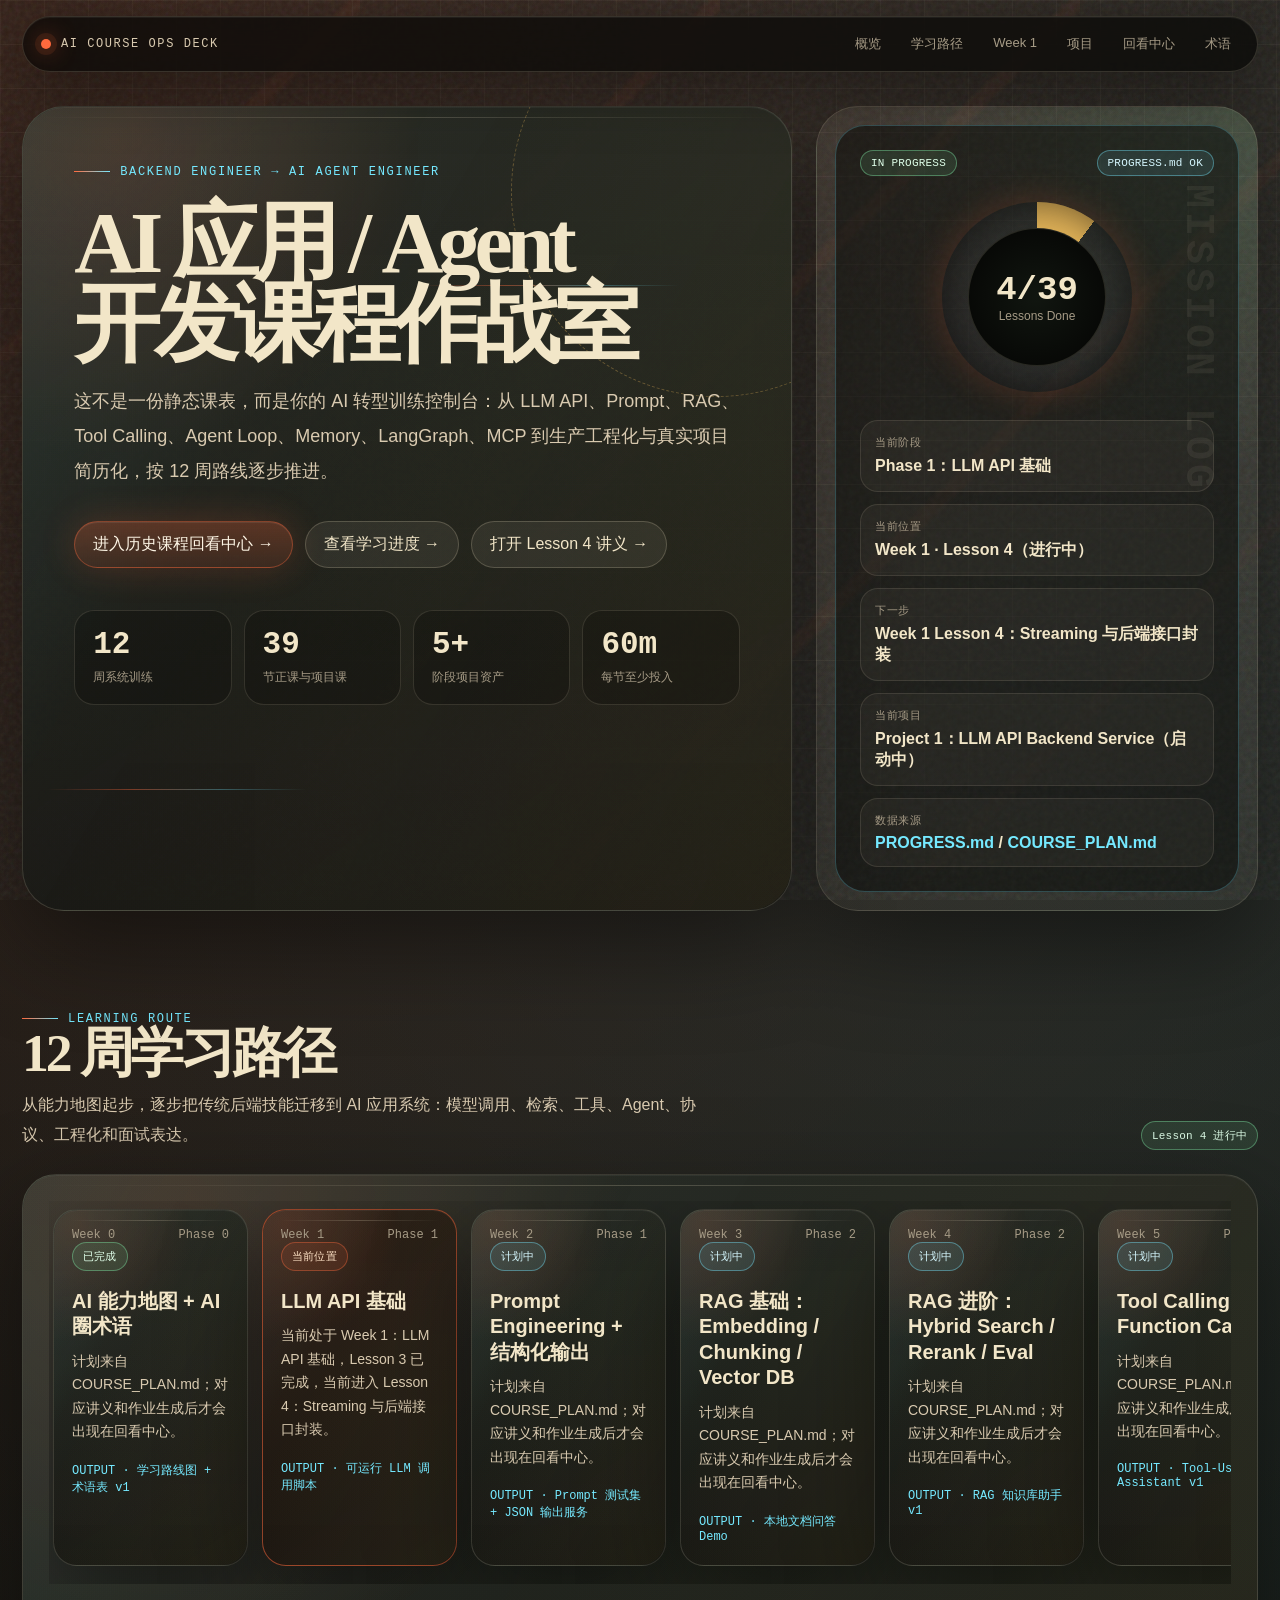
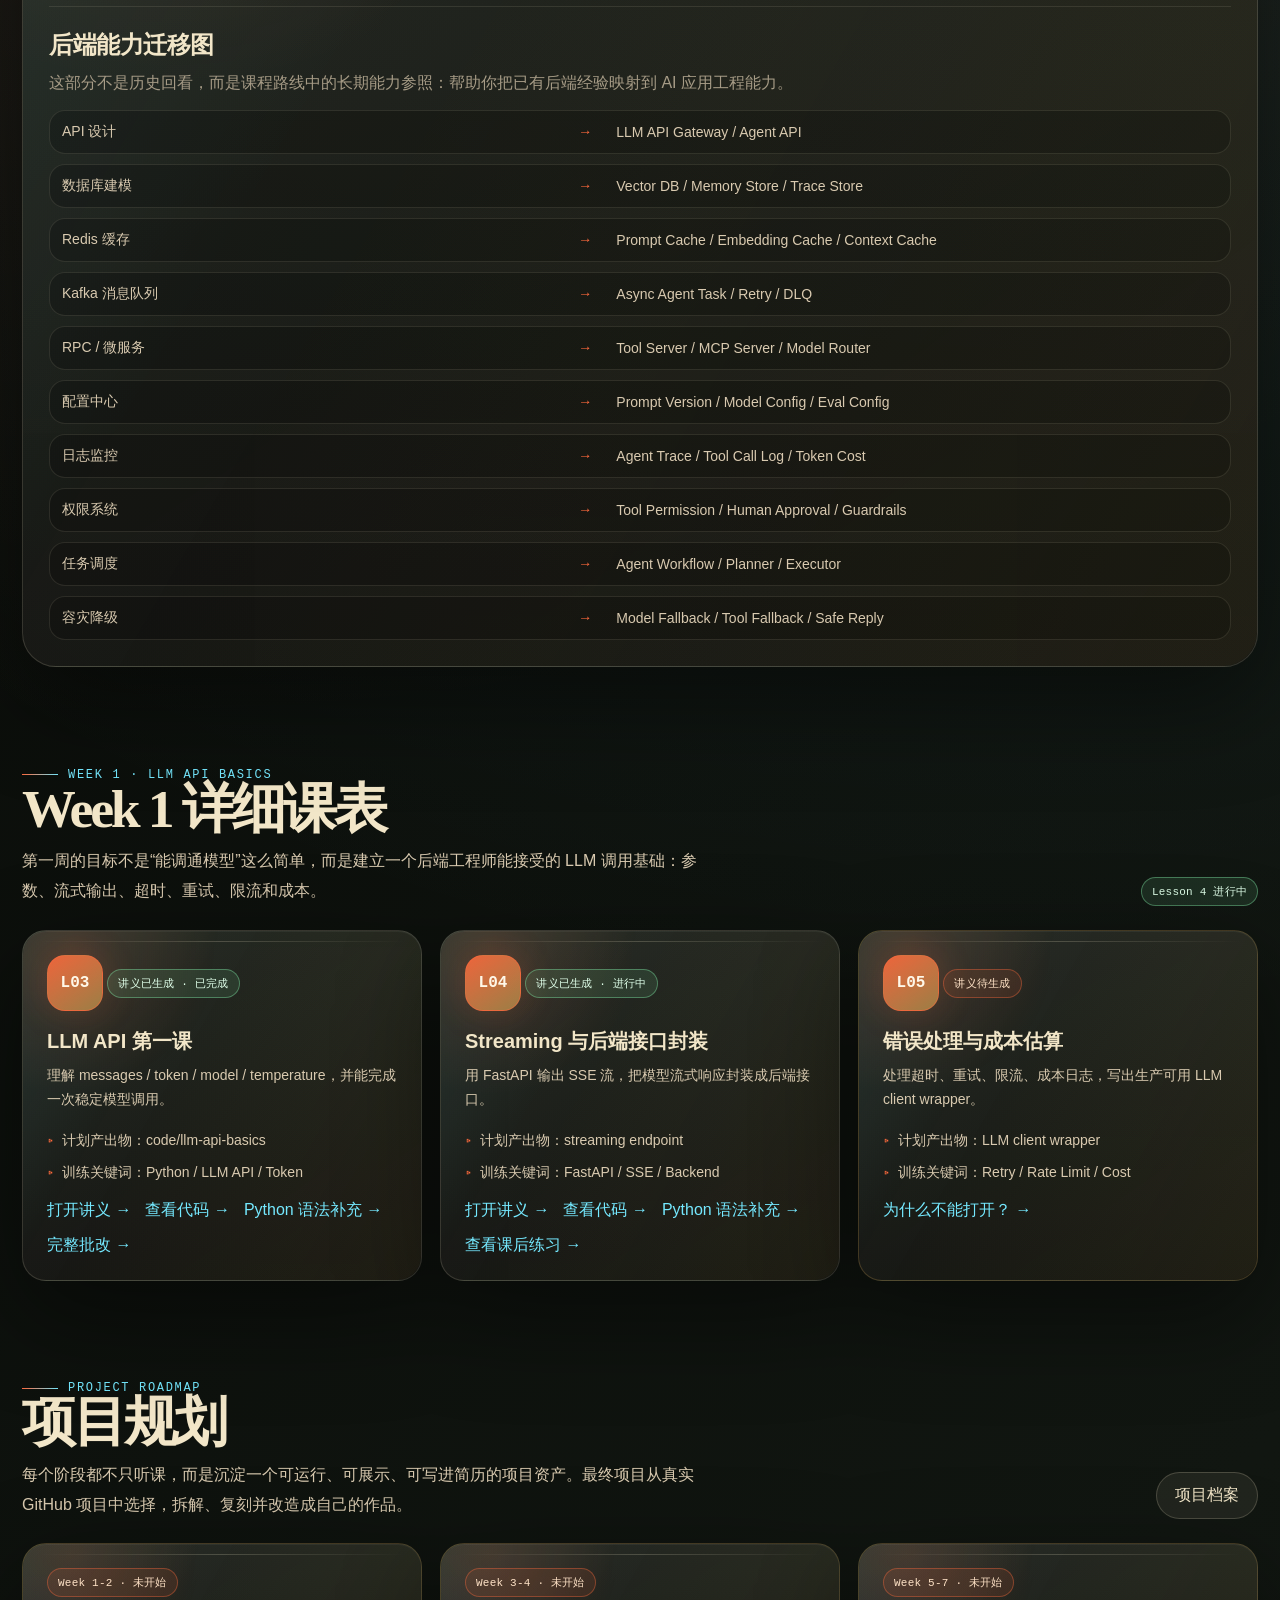
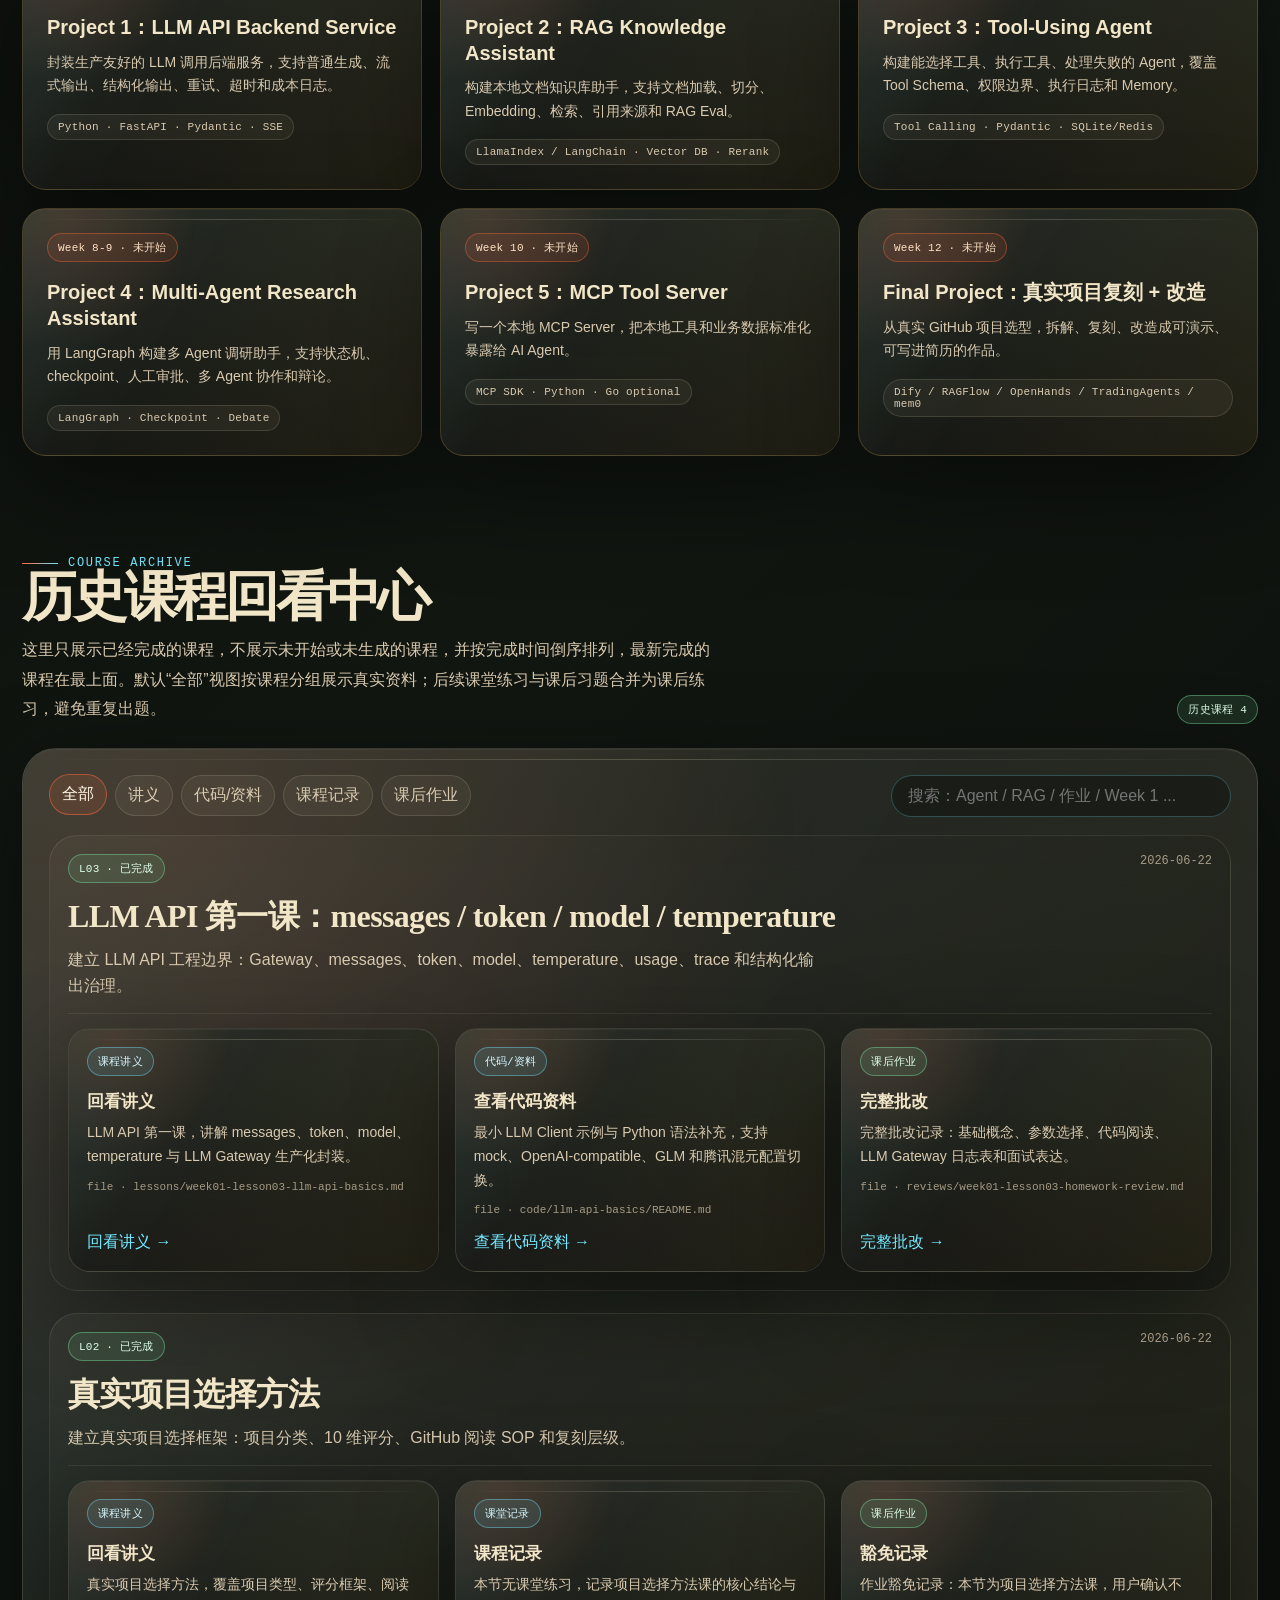
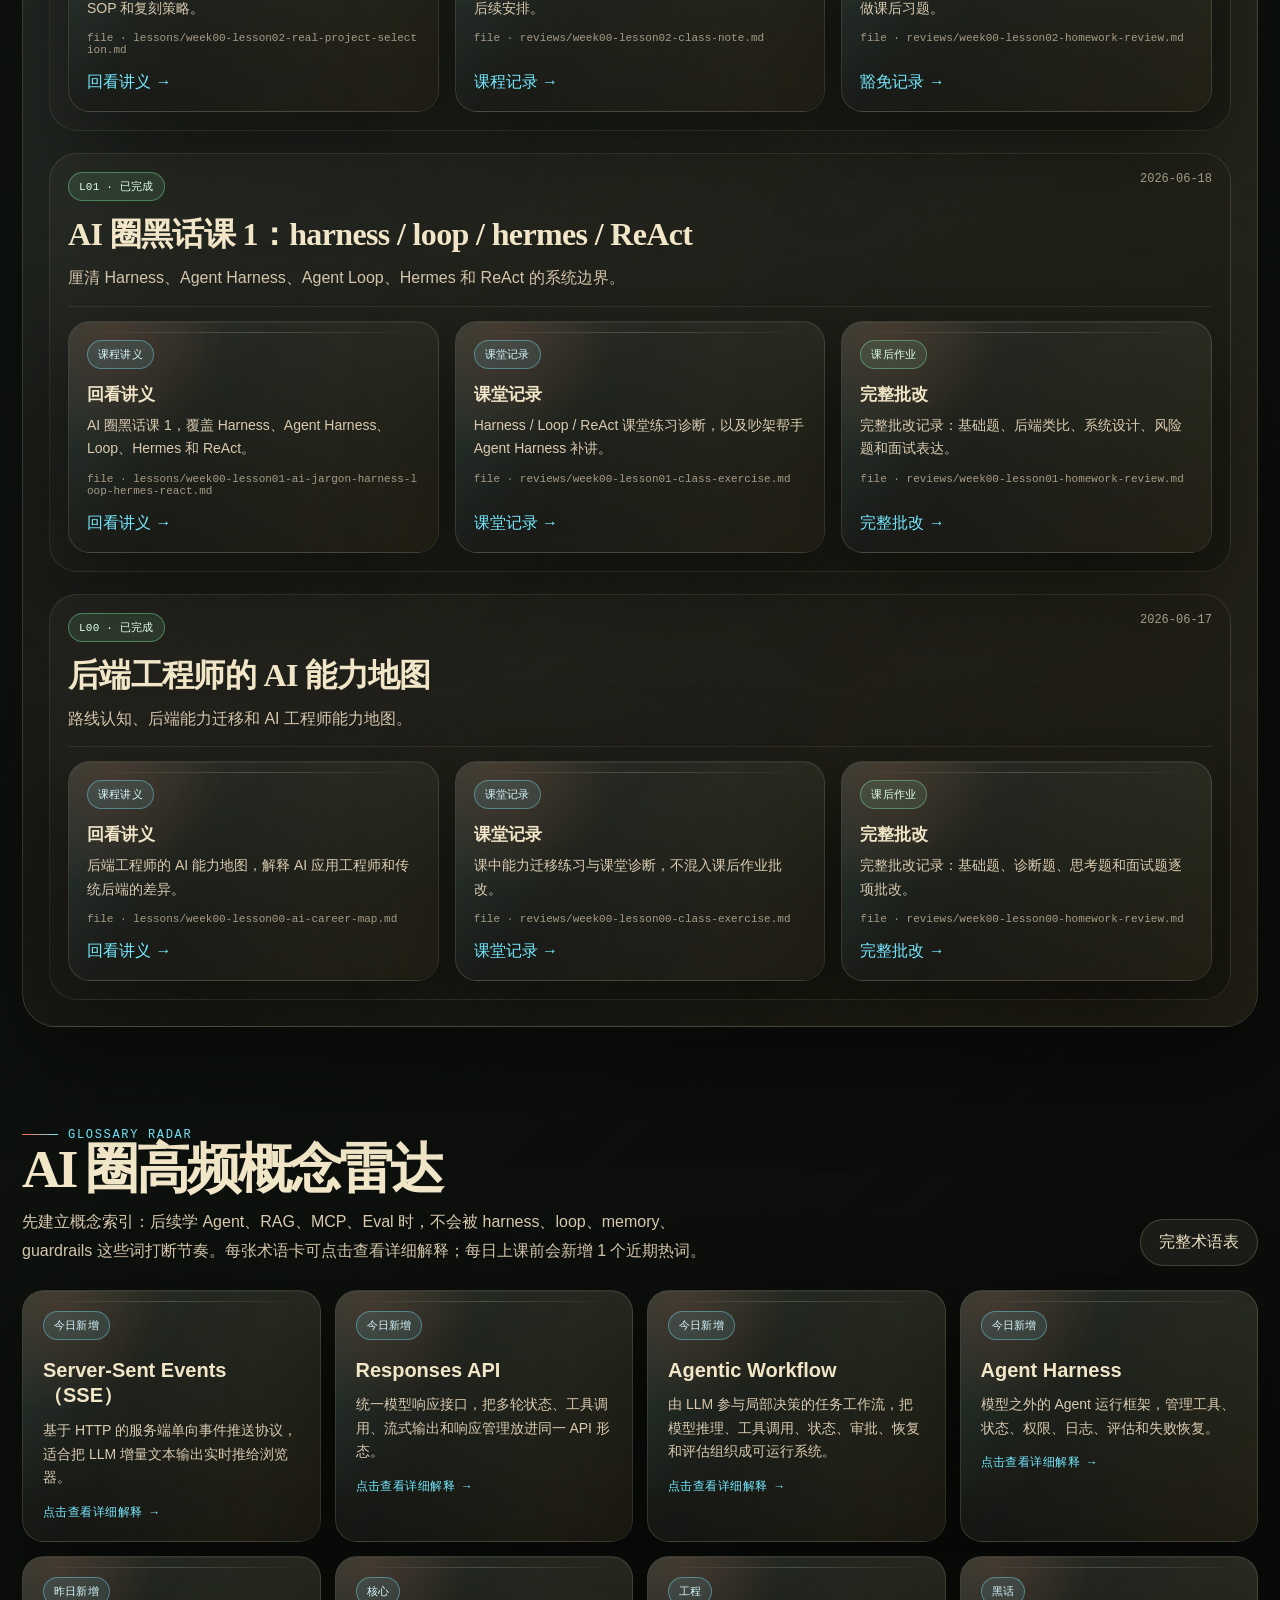
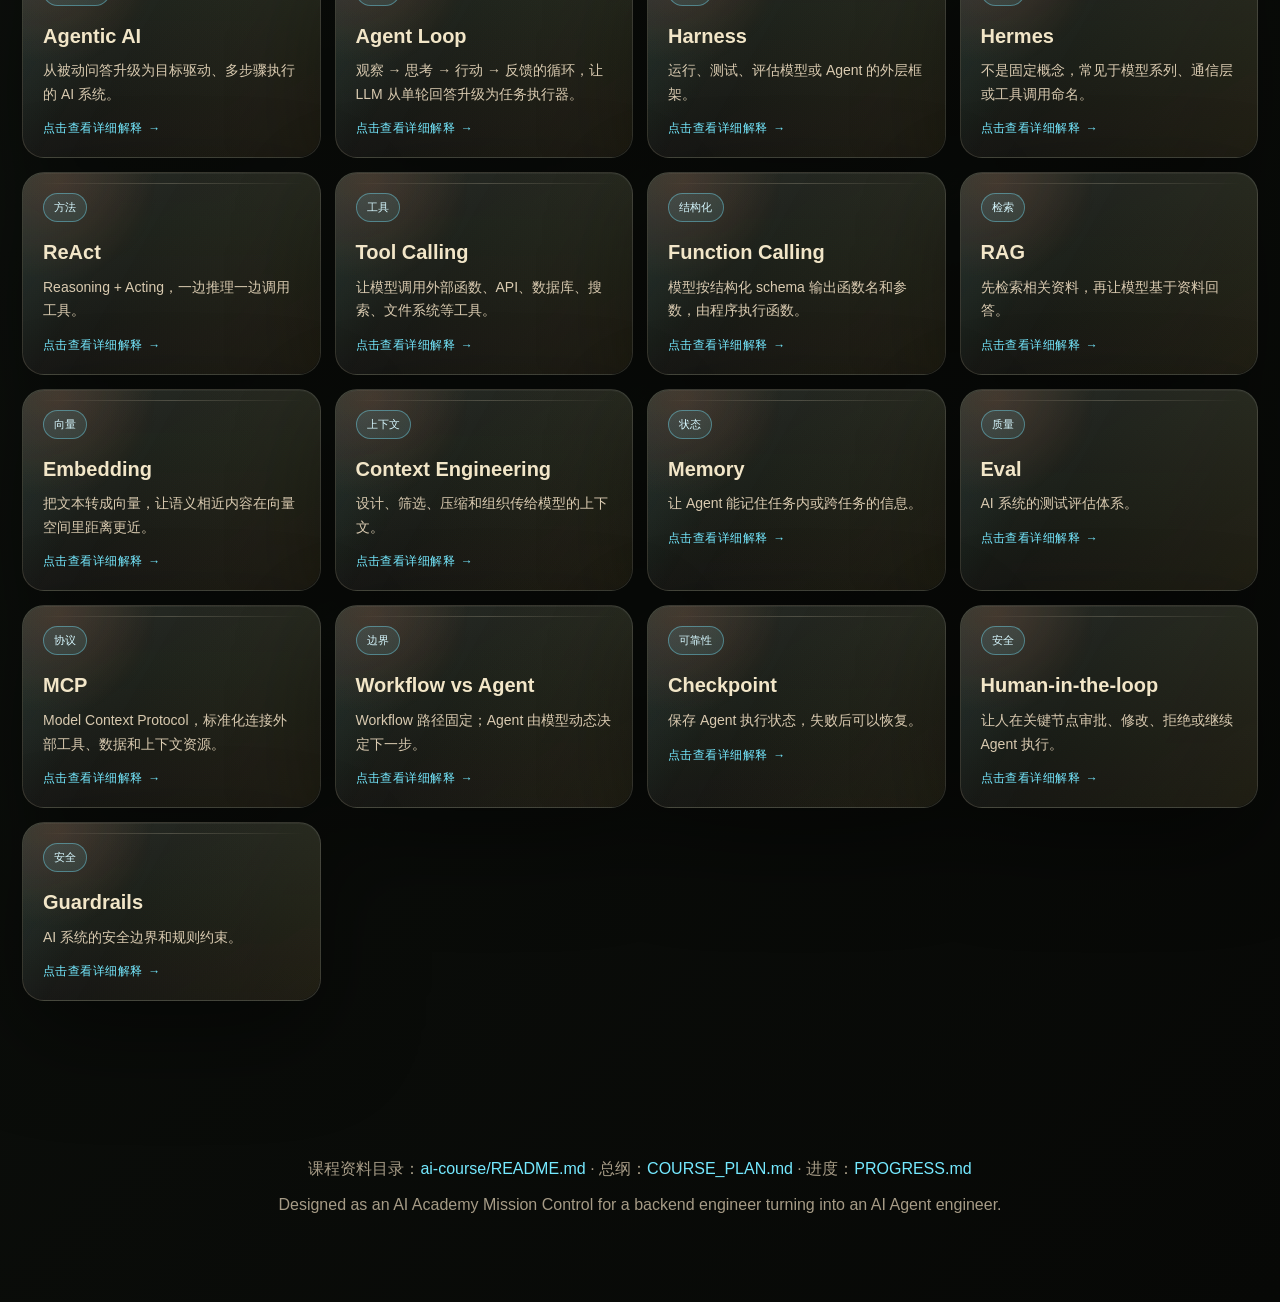
==== course-showcase.html @ 397c297a "Add lesson 4 streaming course materials" ====
<!doctype html>
<html lang="zh-CN">
<head>
  <meta charset="utf-8">
  <meta name="viewport" content="width=device-width, initial-scale=1">
  <meta name="description" content="AI 应用 / Agent 开发课程展示网页：课程概览、学习路径、课表、项目规划与历史资料回看中心。">
  <title>AI Course Ops Deck · AI 应用 / Agent 开发课程</title>
  <link rel="stylesheet" href="styles/course-showcase.css">
</head>
<body>
  <div class="shell">
    <nav class="top-nav" aria-label="课程模块导航">
      <div class="nav-inner">
        <div class="brand-mark"><span class="pulse"></span>AI Course Ops Deck</div>
        <div class="nav-links">
          <a href="#overview">概览</a>
          <a href="#path">学习路径</a>
          <a href="#week1">Week 1</a>
          <a href="#projects">项目</a>
          <a href="#archive">回看中心</a>
          <a href="#glossary">术语</a>
        </div>
      </div>
    </nav>

    <header id="overview" class="hero" aria-labelledby="page-title">
      <section class="hero-card">
        <div class="hero-orbit" aria-hidden="true"></div>
        <div class="float-line one" aria-hidden="true"></div>
        <div class="float-line two" aria-hidden="true"></div>
        <div class="kicker">Backend Engineer → AI Agent Engineer</div>
        <h1 id="page-title">AI 应用 / Agent 开发课程作战室</h1>
        <p class="hero-subtitle">
          这不是一份静态课表，而是你的 AI 转型训练控制台：从 LLM API、Prompt、RAG、Tool Calling、Agent Loop、Memory、LangGraph、MCP 到生产工程化与真实项目简历化，按 12 周路线逐步推进。
        </p>
        <div class="hero-actions">
          <a class="btn" href="#archive">进入历史课程回看中心 →</a>
          <a class="btn secondary" href="reader.html?file=PROGRESS.md">查看学习进度 →</a>
          <a class="btn secondary" href="reader.html?file=lessons%2Fweek01-lesson04-streaming-backend-sse.md">打开 Lesson 4 讲义 →</a>
        </div>
        <div class="stat-strip" aria-label="课程关键指标">
          <div class="stat"><strong>12</strong><span>周系统训练</span></div>
          <div class="stat"><strong>39</strong><span>节正课与项目课</span></div>
          <div class="stat"><strong>5+</strong><span>阶段项目资产</span></div>
          <div class="stat"><strong>60m</strong><span>每节至少投入</span></div>
        </div>
      </section>

      <aside class="cockpit" aria-label="当前学习进度驾驶舱">
        <div class="cockpit-screen">
          <div class="status-row">
            <span class="badge available" id="courseStatusBadge">IN PROGRESS</span>
            <span class="badge blue" id="sourceSyncBadge">同步自 PROGRESS.md</span>
          </div>
            <div class="progress-ring" aria-label="当前课程总进度 4/39">
            <div class="progress-ring-inner">
              <div><strong>4/39</strong><span>Lessons Done</span></div>
            </div>
          </div>

          <div class="cockpit-list">
            <div class="cockpit-item"><label>当前阶段</label><b id="currentPhase">Phase 1：LLM API 基础</b></div>
            <div class="cockpit-item"><label>当前位置</label><b><span id="currentWeek">Week 1</span> · <span id="currentLesson">Lesson 4（进行中）</span></b></div>
            <div class="cockpit-item"><label>下一步</label><b id="nextLesson">Week 1 Lesson 4：Streaming 与后端接口封装</b></div>
            <div class="cockpit-item"><label>当前项目</label><b id="currentProject">Project 1：LLM API Backend Service（启动中）</b></div>
            <div class="cockpit-item"><label>数据来源</label><b><a href="reader.html?file=PROGRESS.md">PROGRESS.md</a> / <a href="reader.html?file=COURSE_PLAN.md">COURSE_PLAN.md</a></b></div>
          </div>
        </div>
      </aside>
    </header>

    <main>
      <section class="section" id="path">
        <div class="section-head">
          <div>
            <div class="kicker">Learning Route</div>
            <h2 class="section-title">12 周学习路径</h2>
            <p class="section-copy">从能力地图起步，逐步把传统后端技能迁移到 AI 应用系统：模型调用、检索、工具、Agent、协议、工程化和面试表达。</p>
          </div>
          <span class="badge available">Lesson 4 进行中</span>
        </div>
        <div class="panel">
          <div class="path-grid" id="pathGrid"></div>
          <div class="transfer-panel">
            <h3>后端能力迁移图</h3>
            <p>这部分不是历史回看，而是课程路线中的长期能力参照：帮助你把已有后端经验映射到 AI 应用工程能力。</p>
            <div class="transfer-map" id="transferMap"></div>
          </div>
        </div>
      </section>

      <section class="section" id="week1">
        <div class="section-head">
          <div>
            <div class="kicker">Week 1 · LLM API Basics</div>
            <h2 class="section-title">Week 1 详细课表</h2>
            <p class="section-copy">第一周的目标不是“能调通模型”这么简单，而是建立一个后端工程师能接受的 LLM 调用基础：参数、流式输出、超时、重试、限流和成本。</p>
          </div>
          <span class="badge available">Lesson 4 进行中</span>
        </div>
        <div class="grid-3" id="weekOneGrid"></div>
      </section>

      <section class="section" id="projects">
        <div class="section-head">
          <div>
            <div class="kicker">Project Roadmap</div>
            <h2 class="section-title">项目规划</h2>
            <p class="section-copy">每个阶段都不只听课，而是沉淀一个可运行、可展示、可写进简历的项目资产。最终项目从真实 GitHub 项目中选择，拆解、复刻并改造成自己的作品。</p>
          </div>
          <a class="btn secondary" href="reader.html?file=PROJECTS.md">项目档案</a>
        </div>
        <div class="projects-grid" id="projectsGrid"></div>
      </section>

      <section class="section" id="archive">
        <div class="section-head">
          <div>
            <div class="kicker">Course Archive</div>
            <h2 class="section-title">历史课程回看中心</h2>
            <p class="section-copy">这里只展示已经完成的课程，不展示未开始或未生成的课程，并按完成时间倒序排列，最新完成的课程在最上面。默认“全部”视图按课程分组展示真实资料；后续课堂练习与课后习题合并为课后练习，避免重复出题。</p>
          </div>
          <span class="badge available" id="historyCountBadge">历史课程 4</span>
        </div>
        <div class="panel">
          <div class="archive-toolbar">
            <div class="filter-pills" role="tablist" aria-label="资料分类筛选">
              <button class="active" data-filter="all">全部</button>
              <button data-filter="lesson">讲义</button>
              <button data-filter="code">代码/资料</button>
              <button data-filter="review">课程记录</button>
              <button data-filter="assignment">课后作业</button>
            </div>
            <input id="archiveSearch" class="search-box" type="search" placeholder="搜索：Agent / RAG / 作业 / Week 1 ..." aria-label="搜索课程资料">
          </div>
          <div class="archive-grid" id="archiveGrid"></div>
        </div>
      </section>

      <section class="section" id="glossary">
        <div class="section-head">
          <div>
            <div class="kicker">Glossary Radar</div>
            <h2 class="section-title">AI 圈高频概念雷达</h2>
            <p class="section-copy">先建立概念索引：后续学 Agent、RAG、MCP、Eval 时，不会被 harness、loop、memory、guardrails 这些词打断节奏。每张术语卡可点击查看详细解释；每日上课前会新增 1 个近期热词。</p>
          </div>
          <a class="btn secondary" href="reader.html?file=GLOSSARY.md">完整术语表</a>
        </div>
        <div class="terms-grid" id="termsGrid"></div>
      </section>
    </main>

    <footer class="footer">
      <p>课程资料目录：<a href="reader.html?file=README.md">ai-course/README.md</a> · 总纲：<a href="reader.html?file=COURSE_PLAN.md">COURSE_PLAN.md</a> · 进度：<a href="reader.html?file=PROGRESS.md">PROGRESS.md</a></p>
      <p>Designed as an AI Academy Mission Control for a backend engineer turning into an AI Agent engineer.</p>
    </footer>
  </div>

  <script>
    const sourceFiles = {
      progress: "PROGRESS.md",
      plan: "COURSE_PLAN.md",
      projects: "PROJECTS.md",
      glossary: "GLOSSARY.md"
    };

    const courseState = {
      currentPhase: "Phase 1：LLM API 基础",
      currentWeek: "Week 1",
      currentLesson: "Lesson 4（进行中）",
      totalLessons: 39,
      completedLessons: 4,
      currentProject: "Project 1：LLM API Backend Service（启动中）",
      nextLesson: "Week 1 Lesson 4：Streaming 与后端接口封装",
      started: true,
      completedLessonRows: [
        { done: true, code: "L00", title: "后端工程师的 AI 能力地图" },
        { done: true, code: "L01", title: "AI 圈黑话课 1：harness / loop / hermes / ReAct" },
        { done: true, code: "L02", title: "真实项目选择方法" },
        { done: true, code: "L03", title: "LLM API 第一课" }
      ]
    };

    const courseData = {
      weeks: [
        { week: "Week 0", phase: "Phase 0", title: "AI 能力地图 + AI 圈术语", output: "学习路线图 + 术语表 v1" },
        { week: "Week 1", phase: "Phase 1", title: "LLM API 基础", output: "可运行 LLM 调用脚本" },
        { week: "Week 2", phase: "Phase 1", title: "Prompt Engineering + 结构化输出", output: "Prompt 测试集 + JSON 输出服务" },
        { week: "Week 3", phase: "Phase 2", title: "RAG 基础：Embedding / Chunking / Vector DB", output: "本地文档问答 Demo" },
        { week: "Week 4", phase: "Phase 2", title: "RAG 进阶：Hybrid Search / Rerank / Eval", output: "RAG 知识库助手 v1" },
        { week: "Week 5", phase: "Phase 3", title: "Tool Calling / Function Calling", output: "Tool-Using Assistant v1" },
        { week: "Week 6", phase: "Phase 4", title: "Agent Loop / ReAct / Planning / Reflection", output: "单 Agent 任务执行器" },
        { week: "Week 7", phase: "Phase 4", title: "Memory / Context Engineering / Agent 可靠性", output: "带记忆的 Agent" },
        { week: "Week 8", phase: "Phase 5", title: "LangGraph：State / Node / Edge / Checkpoint", output: "可恢复 Agent Workflow" },
        { week: "Week 9", phase: "Phase 5", title: "Multi-Agent / Supervisor / Debate", output: "多 Agent Research Assistant" },
        { week: "Week 10", phase: "Phase 6", title: "MCP：Server / Client / Tools / Resources", output: "本地 MCP Server" },
        { week: "Week 11", phase: "Phase 7", title: "AI 应用工程化：服务化、成本、评估、部署", output: "Production AI Service Template" },
        { week: "Week 12", phase: "Phase 8", title: "真实项目拆解 + 简历化", output: "最终项目 + 面试材料" }
      ],
      weekOne: [
        { code: "L03", title: "LLM API 第一课", goal: "理解 messages / token / model / temperature，并能完成一次稳定模型调用。", output: "code/llm-api-basics", tags: ["Python", "LLM API", "Token"] },
        { code: "L04", title: "Streaming 与后端接口封装", goal: "用 FastAPI 输出 SSE 流，把模型流式响应封装成后端接口。", output: "streaming endpoint", tags: ["FastAPI", "SSE", "Backend"] },
        { code: "L05", title: "错误处理与成本估算", goal: "处理超时、重试、限流、成本日志，写出生产可用 LLM client wrapper。", output: "LLM client wrapper", tags: ["Retry", "Rate Limit", "Cost"] }
      ],
      transfers: [
        ["API 设计", "LLM API Gateway / Agent API"],
        ["数据库建模", "Vector DB / Memory Store / Trace Store"],
        ["Redis 缓存", "Prompt Cache / Embedding Cache / Context Cache"],
        ["Kafka 消息队列", "Async Agent Task / Retry / DLQ"],
        ["RPC / 微服务", "Tool Server / MCP Server / Model Router"],
        ["配置中心", "Prompt Version / Model Config / Eval Config"],
        ["日志监控", "Agent Trace / Tool Call Log / Token Cost"],
        ["权限系统", "Tool Permission / Human Approval / Guardrails"],
        ["任务调度", "Agent Workflow / Planner / Executor"],
        ["容灾降级", "Model Fallback / Tool Fallback / Safe Reply"]
      ],
      projects: [
        { title: "Project 1：LLM API Backend Service", time: "Week 1-2", stack: "Python · FastAPI · Pydantic · SSE", desc: "封装生产友好的 LLM 调用后端服务，支持普通生成、流式输出、结构化输出、重试、超时和成本日志。" },
        { title: "Project 2：RAG Knowledge Assistant", time: "Week 3-4", stack: "LlamaIndex / LangChain · Vector DB · Rerank", desc: "构建本地文档知识库助手，支持文档加载、切分、Embedding、检索、引用来源和 RAG Eval。" },
        { title: "Project 3：Tool-Using Agent", time: "Week 5-7", stack: "Tool Calling · Pydantic · SQLite/Redis", desc: "构建能选择工具、执行工具、处理失败的 Agent，覆盖 Tool Schema、权限边界、执行日志和 Memory。" },
        { title: "Project 4：Multi-Agent Research Assistant", time: "Week 8-9", stack: "LangGraph · Checkpoint · Debate", desc: "用 LangGraph 构建多 Agent 调研助手，支持状态机、checkpoint、人工审批、多 Agent 协作和辩论。" },
        { title: "Project 5：MCP Tool Server", time: "Week 10", stack: "MCP SDK · Python · Go optional", desc: "写一个本地 MCP Server，把本地工具和业务数据标准化暴露给 AI Agent。" },
        { title: "Final Project：真实项目复刻 + 改造", time: "Week 12", stack: "Dify / RAGFlow / OpenHands / TradingAgents / mem0", desc: "从真实 GitHub 项目选型，拆解、复刻、改造成可演示、可写进简历的作品。" }
      ],
      lessonArchives: [
        {
          code: "L00",
          title: "后端工程师的 AI 能力地图",
          date: "2026-06-17",
          summary: "路线认知、后端能力迁移和 AI 工程师能力地图。",
          resources: [
            { type: "lesson", status: "done", title: "课程讲义", desc: "后端工程师的 AI 能力地图，解释 AI 应用工程师和传统后端的差异。", href: "lessons/week00-lesson00-ai-career-map.md", label: "回看讲义" },
            { type: "review", status: "done", title: "课堂记录", desc: "课中能力迁移练习与课堂诊断，不混入课后作业批改。", href: "reviews/week00-lesson00-class-exercise.md", label: "课堂记录" },
            { type: "assignment", status: "done", title: "课后作业", desc: "完整批改记录：基础题、诊断题、思考题和面试题逐项批改。", href: "reviews/week00-lesson00-homework-review.md", label: "完整批改" }
          ]
        },
        {
          code: "L01",
          title: "AI 圈黑话课 1：harness / loop / hermes / ReAct",
          date: "2026-06-18",
          summary: "厘清 Harness、Agent Harness、Agent Loop、Hermes 和 ReAct 的系统边界。",
          resources: [
            { type: "lesson", status: "done", title: "课程讲义", desc: "AI 圈黑话课 1，覆盖 Harness、Agent Harness、Loop、Hermes 和 ReAct。", href: "lessons/week00-lesson01-ai-jargon-harness-loop-hermes-react.md", label: "回看讲义" },
            { type: "review", status: "done", title: "课堂记录", desc: "Harness / Loop / ReAct 课堂练习诊断，以及吵架帮手 Agent Harness 补讲。", href: "reviews/week00-lesson01-class-exercise.md", label: "课堂记录" },
            { type: "assignment", status: "done", title: "课后作业", desc: "完整批改记录：基础题、后端类比、系统设计、风险题和面试表达。", href: "reviews/week00-lesson01-homework-review.md", label: "完整批改" }
          ]
        },
        {
          code: "L02",
          title: "真实项目选择方法",
          date: "2026-06-22",
          summary: "建立真实项目选择框架：项目分类、10 维评分、GitHub 阅读 SOP 和复刻层级。",
          resources: [
            { type: "lesson", status: "done", title: "课程讲义", desc: "真实项目选择方法，覆盖项目类型、评分框架、阅读 SOP 和复刻策略。", href: "lessons/week00-lesson02-real-project-selection.md", label: "回看讲义" },
            { type: "review", status: "done", title: "课堂记录", desc: "本节无课堂练习，记录项目选择方法课的核心结论与后续安排。", href: "reviews/week00-lesson02-class-note.md", label: "课程记录" },
            { type: "assignment", status: "done", title: "课后作业", desc: "作业豁免记录：本节为项目选择方法课，用户确认不做课后习题。", href: "reviews/week00-lesson02-homework-review.md", label: "豁免记录" }
          ]
        },
        {
          code: "L03",
          title: "LLM API 第一课：messages / token / model / temperature",
          date: "2026-06-22",
          summary: "建立 LLM API 工程边界：Gateway、messages、token、model、temperature、usage、trace 和结构化输出治理。",
          resources: [
            { type: "lesson", status: "done", title: "课程讲义", desc: "LLM API 第一课，讲解 messages、token、model、temperature 与 LLM Gateway 生产化封装。", href: "lessons/week01-lesson03-llm-api-basics.md", label: "回看讲义" },
            { type: "code", status: "done", title: "代码/资料", desc: "最小 LLM Client 示例与 Python 语法补充，支持 mock、OpenAI-compatible、GLM 和腾讯混元配置切换。", href: "code/llm-api-basics/README.md", label: "查看代码资料" },
            { type: "assignment", status: "done", title: "课后作业", desc: "完整批改记录：基础概念、参数选择、代码阅读、LLM Gateway 日志表和面试表达。", href: "reviews/week01-lesson03-homework-review.md", label: "完整批改" }
          ]
        }
      ],
      terms: [
        { title: "Server-Sent Events（SSE）", tag: "今日新增", desc: "基于 HTTP 的服务端单向事件推送协议，适合把 LLM 增量文本输出实时推给浏览器。", detail: "SSE 用 text/event-stream 返回事件流，常见事件包括 meta、delta、done、error。它改善的是首 token 可见时间和用户感知延迟，不一定减少完整生成总耗时。", backend: "不强行类比消息队列。它更像浏览器友好的流式响应协议：客户端发起请求，服务端持续推送事件，后端负责统一事件格式、错误处理和日志。", interview: "LLM streaming 接口可以用 SSE 封装，后端把供应商增量输出转换为统一的 meta/delta/done/error 事件，让前端不依赖具体 provider 协议。" },
        { title: "Responses API", tag: "今日新增", desc: "统一模型响应接口，把多轮状态、工具调用、流式输出和响应管理放进同一 API 形态。", detail: "Responses API 体现了模型接口从单次聊天补全走向统一响应入口的趋势。它可以承载有状态多轮响应、streaming、tool calling、响应检索/删除和上下文压缩等能力。学习时不要死记 SDK，而要抓住输入、上下文、参数、输出、usage、trace 和错误治理这些稳定抽象。", backend: "不强行等同某个后端组件。更合适的理解是：它是模型供应商提供的统一响应入口；在你的系统里仍应被封装在 LLM Gateway 后面。", interview: "Responses API 的意义是把文本生成、多轮状态、工具调用和流式事件统一到模型响应层。生产中我会用 LLM Gateway 封装它，统一处理参数、上下文、usage、trace 和错误治理。" },
        { title: "Agentic Workflow", tag: "今日新增", desc: "由 LLM 参与局部决策的任务工作流，把模型推理、工具调用、状态、审批、恢复和评估组织成可运行系统。", detail: "Agentic Workflow 不是纯聊天，也不是传统固定流程。它把 LLM 的动态决策能力放进有状态、有权限、有 checkpoint、有 trace、有 eval 的工作流里，让系统既能根据上下文灵活推进任务，又能保持生产可控。", backend: "这里不强行等同传统后端。它和固定状态机相似的一点是有边界和状态；不同点是某些节点由模型根据上下文动态决定下一步。", interview: "Agentic Workflow 的价值是把 LLM 的动态推理能力放进可控工程流程，用状态、权限、checkpoint、trace 和 eval 管住不确定性。" },
        { title: "Agent Harness", tag: "今日新增", desc: "模型之外的 Agent 运行框架，管理工具、状态、权限、日志、评估和失败恢复。", detail: "Agent Harness 是包在 LLM 外面的工程执行层。LLM 负责推理和决策，但工具注册、参数校验、权限控制、状态持久化、执行日志、失败重试、Checkpoint 和 Eval 都应该由 Harness 承担。", backend: "类似服务框架 + 任务调度器 + RPC 客户端 + 状态存储 + 日志系统 + 测试框架 + 安全沙箱。", interview: "生产级 Agent 的稳定性不只取决于模型本身，还取决于 Agent Harness 是否能把工具、状态、权限、Trace、Eval 和失败恢复管理好。" },
        { title: "Agentic AI", tag: "昨日新增", desc: "从被动问答升级为目标驱动、多步骤执行的 AI 系统。", detail: "Agentic AI 指具备目标理解、规划、工具调用、状态管理和反馈循环能力的 AI 系统。它不是单个模型名称，也不等于多 Agent；重点是让 LLM 从回答器变成任务执行系统。", backend: "类似一个带状态的任务编排系统：拆任务、调服务、处理失败、记录过程并继续推进目标。", interview: "Agentic AI 的工程重点是工具协议、状态存储、执行日志、失败恢复和 Eval 闭环。" },
        { title: "Agent Loop", tag: "核心", desc: "观察 → 思考 → 行动 → 反馈的循环，让 LLM 从单轮回答升级为任务执行器。", detail: "Agent Loop 是 Agent 持续推进任务的执行循环：读取当前状态，决定下一步，执行工具或生成回复，再把结果写回状态继续判断。", backend: "类似消费任务的 worker + 状态机 + 重试机制。", interview: "Agent Loop 是让 LLM 从一次性生成升级为多步骤任务执行器的核心机制。" },
        { title: "Harness", tag: "工程", desc: "运行、测试、评估模型或 Agent 的外层框架。", detail: "Harness 不是模型能力本身，而是包住模型/Agent 的运行、测试、评估和日志脚手架，比如 Prompt harness、Eval harness、Agent harness。", backend: "类似测试框架 + 任务运行器 + 监控脚手架。", interview: "Harness 让模型能力可测试、可复现、可迭代。" },
        { title: "Hermes", tag: "黑话", desc: "不是固定概念，常见于模型系列、通信层或工具调用命名。", detail: "Hermes 在不同项目里可能指 Nous Hermes 模型系列、消息通信层、工具调用封装或项目代号，不能脱离上下文解释。", backend: "像一些项目把模块叫 gateway、bridge、router 一样，需要看具体代码和文档。", interview: "遇到 Hermes 先确认上下文，不要把它当成统一标准协议。" },
        { title: "ReAct", tag: "方法", desc: "Reasoning + Acting，一边推理一边调用工具。", detail: "ReAct 把推理过程和行动过程交错起来，常见循环是 Thought → Action → Observation → Thought。", backend: "类似决策逻辑 + 外部服务调用 + 结果回填的循环。", interview: "ReAct 是一种让模型边思考边使用工具的 Agent 执行模式。" },
        { title: "Tool Calling", tag: "工具", desc: "让模型调用外部函数、API、数据库、搜索、文件系统等工具。", detail: "Tool Calling 的关键不是让模型真的执行代码，而是让模型按 schema 选择工具和参数，由宿主程序负责校验、执行、记录和返回结果。", backend: "LLM 像调度器，Tool 像后端 service/RPC。", interview: "Tool Calling 需要 Tool Schema、参数校验、权限控制、超时重试和执行日志。" },
        { title: "Function Calling", tag: "结构化", desc: "模型按结构化 schema 输出函数名和参数，由程序执行函数。", detail: "Function Calling 是 Tool Calling 的常见实现形态之一，重点在于模型输出可解析、可校验的函数调用请求。", backend: "类似让模型生成 RPC request，而不是自由文本。", interview: "Function Calling 解决的是模型如何稳定表达要调用哪个函数和用什么参数。" },
        { title: "RAG", tag: "检索", desc: "先检索相关资料，再让模型基于资料回答。", detail: "RAG 不只是补私有知识，还包括实时知识、引用来源、权限控制和降低幻觉。完整链路通常是文档加载 → chunk → embedding → vector search → rerank → context → answer。", backend: "类似搜索召回 + 排序 + 模板渲染，只是最终由 LLM 生成自然语言。", interview: "RAG 让模型基于外部可追溯资料回答，核心是召回质量、上下文组织和答案可验证。" },
        { title: "Embedding", tag: "向量", desc: "把文本转成向量，让语义相近内容在向量空间里距离更近。", detail: "Embedding 是 RAG 的基础索引能力，通常用于语义召回、相似度搜索、聚类和推荐。", backend: "类似给文本生成语义索引 key，但这个 key 是高维向量。", interview: "Embedding 不是答案生成模型，而是把文本映射到可计算相似度的向量空间。" },
        { title: "Context Engineering", tag: "上下文", desc: "设计、筛选、压缩和组织传给模型的上下文。", detail: "Context Engineering 关注模型输入里应该放什么、不放什么、按什么顺序放、如何压缩、如何引用和如何避免上下文污染。", backend: "类似接口入参设计 + 查询聚合 + payload 控制 + 缓存策略。", interview: "很多 Agent 失败不是模型不行，而是上下文组织差。" },
        { title: "Memory", tag: "状态", desc: "让 Agent 能记住任务内或跨任务的信息。", detail: "Memory 通常分为短期记忆、长期记忆、情景记忆和语义记忆，工程上需要区分哪些信息该保存、何时检索、如何过期和如何授权。", backend: "类似 session store、用户画像、任务状态表和知识库的组合。", interview: "Memory 的难点不是存，而是选择、召回、更新和遗忘。" },
        { title: "Eval", tag: "质量", desc: "AI 系统的测试评估体系。", detail: "Eval 用测试集、评分器、人工标注、LLM-as-judge、线上指标等方式评估 LLM/RAG/Agent 输出质量，支撑回归测试。", backend: "类似单元测试 + 集成测试 + 回归测试 + 线上监控。", interview: "没有 Eval，就不知道 Prompt、模型或 RAG 改动到底让系统变好了还是变坏了。" },
        { title: "MCP", tag: "协议", desc: "Model Context Protocol，标准化连接外部工具、数据和上下文资源。", detail: "MCP 的核心不是多 Agent 通信，而是让 AI 应用以统一协议访问 Tools、Resources、Prompts 等外部能力。", backend: "类似 AI 时代的标准 RPC / 插件协议。", interview: "MCP 解决的是工具和上下文资源如何标准化暴露给模型应用。" },
        { title: "Workflow vs Agent", tag: "边界", desc: "Workflow 路径固定；Agent 由模型动态决定下一步。", detail: "Workflow 适合确定性流程，Agent 适合需要模型判断下一步的开放任务。生产系统里二者常混合使用。", backend: "Workflow 像编排好的状态机；Agent 像带推理能力的任务 worker。", interview: "能用 Workflow 解决的别强行上 Agent，Agent 的价值在动态决策。" },
        { title: "Checkpoint", tag: "可靠性", desc: "保存 Agent 执行状态，失败后可以恢复。", detail: "Checkpoint 记录 Agent/Workflow 的中间状态，让任务可以暂停、恢复、重放和排查。", backend: "类似任务状态表、Kafka offset、workflow checkpoint。", interview: "Checkpoint 是长任务 Agent 可靠性的基础。" },
        { title: "Human-in-the-loop", tag: "安全", desc: "让人在关键节点审批、修改、拒绝或继续 Agent 执行。", detail: "Human-in-the-loop 常用于高风险工具调用、生产变更、资金操作、隐私数据访问等场景。", backend: "类似审批流和高危操作二次确认。", interview: "不是所有事情都该让 Agent 自动执行，高风险动作必须有人类审批边界。" },
        { title: "Guardrails", tag: "安全", desc: "AI 系统的安全边界和规则约束。", detail: "Guardrails 包括输入过滤、输出校验、工具权限、敏感操作审批、合规策略和异常兜底。", backend: "类似 API 网关鉴权、参数校验、风控规则和降级策略。", interview: "Guardrails 不是让模型更聪明，而是让系统更安全、更可控。" }
      ]
    };

    function escapeHtml(value) {
      return String(value)
        .replace(/&/g, "&amp;")
        .replace(/</g, "&lt;")
        .replace(/>/g, "&gt;")
        .replace(/\"/g, "&quot;")
        .replace(/'/g, "&#039;");
    }

    function weekNumber(weekLabel) {
      const match = String(weekLabel).match(/Week\s+(\d+)/i);
      return match ? Number(match[1]) : 0;
    }

    function markdownHref(path) {
      return `reader.html?file=${encodeURIComponent(path)}`;
    }

    async function fetchText(path) {
      const response = await fetch(path, { cache: "no-store" });
      if (!response.ok) {
        throw new Error(`${path} returned ${response.status}`);
      }
      return response.text();
    }

    async function resourceExists(path) {
      try {
        const response = await fetch(path, { method: "HEAD", cache: "no-store" });
        if (response.ok) return true;
        const fallback = await fetch(path, { cache: "no-store" });
        return fallback.ok;
      } catch (error) {
        return null;
      }
    }

    function parseProgressMarkdown(markdown) {
      const rowValue = (label) => {
        const pattern = new RegExp(`\\|\\s*${label}\\s*\\|\\s*([^|]+)\\|`);
        const match = markdown.match(pattern);
        return match ? match[1].trim() : null;
      };

      const progressValue = rowValue("当前总进度") || "0 / 39 lessons";
      const progressMatch = progressValue.match(/(\d+)\s*\/\s*(\d+)/);
      const lessonRows = [...markdown.matchAll(/- \[([ xX])\]\s+(L\d+)\s+(.+)/g)].map(match => ({
        done: match[1].toLowerCase() === "x",
        code: match[2],
        title: match[3].trim()
      }));
      const completedLessonRows = lessonRows.filter(item => item.done);

      const currentLesson = rowValue("当前课") || courseState.currentLesson;
      const nextLesson = rowValue("下节课") || courseState.nextLesson;
      const startedMarker = `${progressValue} ${currentLesson} ${nextLesson}`;

      return {
        currentPhase: rowValue("当前阶段") || courseState.currentPhase,
        currentWeek: rowValue("当前周") || courseState.currentWeek,
        currentLesson,
        currentProject: rowValue("当前项目") || courseState.currentProject,
        nextLesson,
        completedLessons: progressMatch ? Number(progressMatch[1]) : completedLessonRows.length,
        totalLessons: progressMatch ? Number(progressMatch[2]) : courseState.totalLessons,
        completedLessonRows,
        started: completedLessonRows.length > 0 || (progressMatch ? Number(progressMatch[1]) > 0 : false) || /进行中|已开始/.test(startedMarker)
      };
    }

    function applyProgressState(nextState) {
      Object.assign(courseState, nextState);
      const completed = courseState.completedLessons;
      const total = courseState.totalLessons;
      const percent = total > 0 ? completed / total : 0;
      const degrees = Math.round(percent * 360);
      const currentWeekNumber = weekNumber(courseState.currentWeek);

      document.querySelector("#currentPhase").textContent = courseState.currentPhase;
      document.querySelector("#currentWeek").textContent = courseState.currentWeek;
      document.querySelector("#currentLesson").textContent = courseState.currentLesson;
      document.querySelector("#nextLesson").textContent = courseState.nextLesson;
      document.querySelector("#currentProject").textContent = courseState.currentProject;
      document.querySelector("#historyCountBadge").textContent = `历史课程 ${completed}`;

      const statusBadge = document.querySelector("#courseStatusBadge");
      statusBadge.textContent = courseState.started ? "IN PROGRESS" : "NOT STARTED";
      statusBadge.className = `badge ${courseState.started ? "available" : "locked"}`;

      const progressRing = document.querySelector(".progress-ring");
      progressRing.setAttribute("aria-label", `当前课程总进度 ${completed}/${total}`);
      progressRing.style.background = `conic-gradient(var(--accent-amber) ${degrees}deg, rgba(242, 169, 59, 0.2) ${degrees}deg, rgba(184, 193, 209, 0.08) ${degrees}deg 360deg)`;
      document.querySelector(".progress-ring-inner strong").textContent = `${completed}/${total}`;

      renderPathGrid(currentWeekNumber);
      renderArchive();
    }

    function renderPathGrid(currentWeekNumber = weekNumber(courseState.currentWeek)) {
      const pathGrid = document.querySelector("#pathGrid");
      pathGrid.innerHTML = courseData.weeks.map((item) => {
        const num = weekNumber(item.week);
        const isCurrent = num === currentWeekNumber;
        const isComplete = courseState.completedLessons > 0 && num < currentWeekNumber;
        const statusText = isComplete ? "已完成" : (isCurrent ? "当前位置" : "计划中");
        const statusClass = isComplete ? "available" : (isCurrent ? "locked" : "blue");
        return `
          <article class="week-node ${isCurrent ? "current" : ""} ${isComplete ? "completed" : "planned"}">
            <div class="week-index"><span>${escapeHtml(item.week)}</span><span>${escapeHtml(item.phase)}</span></div>
            <span class="badge ${statusClass}">${statusText}</span>
            <h3>${escapeHtml(item.title)}</h3>
            <p>${isCurrent ? "当前处于 Week 1：LLM API 基础，Lesson 3 已完成，当前进入 Lesson 4：Streaming 与后端接口封装。" : "计划来自 COURSE_PLAN.md；对应讲义和作业生成后才会出现在回看中心。"}</p>
            <div class="deliverable">OUTPUT · ${escapeHtml(item.output)}</div>
          </article>
        `;
      }).join("");
    }

    function renderWeekOne() {
      const weekOneGrid = document.querySelector("#weekOneGrid");
      const generatedLessons = {
        L03: {
          lesson: "lessons/week01-lesson03-llm-api-basics.md",
          code: "code/llm-api-basics/README.md",
          notes: "code/llm-api-basics/PYTHON_NOTES.md",
          homework: "reviews/week01-lesson03-homework-review.md",
          badge: "已完成"
        },
        L04: {
          lesson: "lessons/week01-lesson04-streaming-backend-sse.md",
          code: "code/llm-api-streaming/README.md",
          notes: "code/llm-api-streaming/PYTHON_NOTES.md",
          homework: "assignments/week01-lesson04-homework.md",
          badge: "进行中"
        }
      };
      weekOneGrid.innerHTML = courseData.weekOne.map(item => {
        const generated = generatedLessons[item.code];
        const isGenerated = Boolean(generated);
        return `
          <article class="module-card ${isGenerated ? "" : "unavailable"}">
            <div class="lesson-code">${escapeHtml(item.code)}</div>
            <span class="badge ${isGenerated ? "available" : "locked"}">${isGenerated ? `讲义已生成 · ${generated.badge}` : "讲义待生成"}</span>
            <h3>${escapeHtml(item.title)}</h3>
            <p>${escapeHtml(item.goal)}</p>
            <ul class="outcome-list">
              <li>计划产出物：${escapeHtml(item.output)}</li>
              <li>训练关键词：${escapeHtml(item.tags.join(" / "))}</li>
            </ul>
            ${isGenerated ? `
              <div class="module-actions">
                <a class="text-link" href="${escapeHtml(markdownHref(generated.lesson))}">打开讲义 →</a>
                <a class="text-link" href="${escapeHtml(markdownHref(generated.code))}">查看代码 →</a>
                <a class="text-link" href="${escapeHtml(markdownHref(generated.notes))}">Python 语法补充 →</a>
                <a class="text-link" href="${escapeHtml(markdownHref(generated.homework))}">${item.code === "L04" ? "查看课后练习" : "完整批改"} →</a>
              </div>
            ` : `
              <button class="text-link unavailable-trigger" type="button" data-message="${escapeHtml(`${item.code} 的课程文件还没有生成。当前不会跳到 mock 页面，正式进入对应课程后再关联真实讲义、代码和作业。`)}">为什么不能打开？ →</button>
            `}
          </article>
        `;
      }).join("");
    }

    function renderTransferMap() {
      const transferMap = document.querySelector("#transferMap");
      transferMap.innerHTML = courseData.transfers.map(([from, to]) => `
        <div class="transfer-row"><span>${escapeHtml(from)}</span><span class="arrow">→</span><span>${escapeHtml(to)}</span></div>
      `).join("");
    }

    function renderProjects() {
      const projectsGrid = document.querySelector("#projectsGrid");
      projectsGrid.innerHTML = courseData.projects.map((project) => `
        <article class="project-card unavailable">
          <span class="badge locked">${escapeHtml(project.time)} · 未开始</span>
          <h3>${escapeHtml(project.title)}</h3>
          <p>${escapeHtml(project.desc)}</p>
          <div class="project-meta"><span class="badge">${escapeHtml(project.stack)}</span></div>
        </article>
      `).join("");
    }

    function renderArchive() {
      const archiveGrid = document.querySelector("#archiveGrid");
      const completedCodes = new Set(courseState.completedLessonRows.map(item => item.code));
      const lessons = courseData.lessonArchives
        .filter(lesson => completedCodes.has(lesson.code))
        .sort((a, b) => b.date.localeCompare(a.date) || b.code.localeCompare(a.code, undefined, { numeric: true }));

      if (lessons.length === 0) {
        archiveGrid.innerHTML = `
          <article class="archive-card unavailable" data-type="lesson" data-text="暂无已完成历史课程">
            <div>
              <span class="badge locked">历史为空</span>
              <h3>暂无已完成历史课程</h3>
              <p>PROGRESS.md 当前没有已完成课程记录。完成课程后，这里才会出现真实历史课程回看。</p>
              <div class="source-path">no file · 不创建 mock 页面</div>
            </div>
          </article>
        `;
        applyArchiveFilter();
        return;
      }

      archiveGrid.innerHTML = lessons.map(lesson => `
        <section class="archive-lesson-group" data-lesson="${escapeHtml(lesson.code)}">
          <div class="archive-lesson-head">
            <div>
              <span class="badge available">${escapeHtml(lesson.code)} · 已完成</span>
              <h3>${escapeHtml(lesson.title)}</h3>
              <p>${escapeHtml(lesson.summary)}</p>
            </div>
            <span class="archive-date">${escapeHtml(lesson.date)}</span>
          </div>
          <div class="archive-row">
            ${lesson.resources.map(item => {
              const text = escapeHtml(`${lesson.code} ${lesson.title} ${item.title} ${item.desc} ${item.type}`);
              return `
                <article class="archive-card" data-type="${escapeHtml(item.type)}" data-text="${text}">
                  <div>
                    <span class="badge ${item.type === "assignment" ? "available" : "blue"}">${escapeHtml(item.title)}</span>
                    <h3>${escapeHtml(item.label)}</h3>
                    <p>${escapeHtml(item.desc)}</p>
                    <div class="source-path">file · ${escapeHtml(item.href)}</div>
                  </div>
                  <a href="${escapeHtml(markdownHref(item.href))}">${escapeHtml(item.label)} →</a>
                </article>
              `;
            }).join("")}
          </div>
        </section>
      `).join("");
      applyArchiveFilter();
    }

    function applyArchiveFilter() {
      const keyword = document.querySelector("#archiveSearch").value.trim().toLowerCase();
      document.querySelectorAll(".archive-card").forEach(card => {
        const typeMatch = activeFilter === "all" || card.dataset.type === activeFilter;
        const textMatch = !keyword || card.dataset.text.toLowerCase().includes(keyword);
        card.classList.toggle("is-hidden", !(typeMatch && textMatch));
      });
      document.querySelectorAll(".archive-lesson-group").forEach(group => {
        const visibleCards = [...group.querySelectorAll(".archive-card")].some(card => !card.classList.contains("is-hidden"));
        group.classList.toggle("is-hidden", !visibleCards);
      });
    }

    function renderTerms() {
      const termsGrid = document.querySelector("#termsGrid");
      termsGrid.innerHTML = courseData.terms.map((term, index) => `
        <article class="term-card term-trigger" role="button" tabindex="0" data-term-index="${index}" aria-label="查看术语 ${escapeHtml(term.title)} 的详细解释">
          <span class="badge blue">${escapeHtml(term.tag || "AI TERM")}</span>
          <h3>${escapeHtml(term.title)}</h3>
          <p>${escapeHtml(term.desc)}</p>
          <span class="term-more">点击查看详细解释 →</span>
        </article>
      `).join("");
    }

    function showTermDetail(term) {
      const existing = document.querySelector("#noticeModal");
      if (existing) existing.remove();
      document.body.insertAdjacentHTML("beforeend", `
        <div class="notice-modal term-modal" id="noticeModal" role="dialog" aria-modal="true" aria-labelledby="noticeTitle">
          <div class="notice-card term-detail-card">
            <span class="badge blue">${escapeHtml(term.tag || "AI TERM")}</span>
            <h2 id="noticeTitle">${escapeHtml(term.title)}</h2>
            <p class="term-lead">${escapeHtml(term.desc)}</p>
            <div class="term-detail-grid">
              <section>
                <h3>详细解释</h3>
                <p>${escapeHtml(term.detail || term.desc)}</p>
              </section>
              <section>
                <h3>后端类比</h3>
                <p>${escapeHtml(term.backend || "暂无后端类比，后续课程补充。")}</p>
              </section>
              <section>
                <h3>面试表达</h3>
                <p>${escapeHtml(term.interview || "暂无面试表达，后续课程补充。")}</p>
              </section>
            </div>
            <div class="hero-actions" style="margin-top: 22px;">
              <a class="btn secondary" href="reader.html?file=GLOSSARY.md">打开完整术语表</a>
              <button class="btn" type="button" data-close-notice>知道了</button>
            </div>
          </div>
        </div>
      `);
      document.querySelector("[data-close-notice]").focus();
    }

    function showNotice(message) {
      const existing = document.querySelector("#noticeModal");
      if (existing) existing.remove();
      document.body.insertAdjacentHTML("beforeend", `
        <div class="notice-modal" id="noticeModal" role="dialog" aria-modal="true" aria-labelledby="noticeTitle">
          <div class="notice-card">
            <span class="badge locked">未开始 / 待生成</span>
            <h2 id="noticeTitle">这个入口现在还不能打开</h2>
            <p>${escapeHtml(message)}</p>
            <button class="btn" type="button" data-close-notice>知道了</button>
          </div>
        </div>
      `);
      document.querySelector("[data-close-notice]").focus();
    }

    document.addEventListener("click", (event) => {
      const termTrigger = event.target.closest(".term-trigger");
      if (termTrigger) {
        const term = courseData.terms[Number(termTrigger.dataset.termIndex)];
        if (term) showTermDetail(term);
      }

      const trigger = event.target.closest(".unavailable-trigger, .js-not-started");
      if (trigger) {
        event.preventDefault();
        showNotice(trigger.dataset.message || "当前资料还未生成。为了长期使用，本页面不会跳转到 mock 页面。等真实文件生成后再开放链接。");
      }
      if (event.target.matches("[data-close-notice]") || event.target.id === "noticeModal") {
        document.querySelector("#noticeModal")?.remove();
      }
    });

    document.addEventListener("keydown", (event) => {
      if ((event.key === "Enter" || event.key === " ") && event.target.matches(".term-trigger")) {
        event.preventDefault();
        const term = courseData.terms[Number(event.target.dataset.termIndex)];
        if (term) showTermDetail(term);
      }
      if (event.key === "Escape") {
        document.querySelector("#noticeModal")?.remove();
      }
    });

    const filterButtons = [...document.querySelectorAll(".filter-pills button")];
    const searchInput = document.querySelector("#archiveSearch");
    let activeFilter = "all";

    filterButtons.forEach(button => {
      button.addEventListener("click", () => {
        filterButtons.forEach(item => item.classList.remove("active"));
        button.classList.add("active");
        activeFilter = button.dataset.filter;
        applyArchiveFilter();
      });
    });
    searchInput.addEventListener("input", applyArchiveFilter);

    async function verifyCurrentResourceFiles() {
      const archiveItems = courseData.lessonArchives.flatMap(lesson => lesson.resources);
      await Promise.all(archiveItems.map(async (item) => {
        item.exists = await resourceExists(item.href);
      }));
      renderArchive();
    }

    async function loadProgressFromSource() {
      try {
        const markdown = await fetchText(sourceFiles.progress);
        applyProgressState(parseProgressMarkdown(markdown));
        document.querySelector("#sourceSyncBadge").textContent = "PROGRESS.md OK";
      } catch (error) {
        document.querySelector("#sourceSyncBadge").textContent = "静态快照";
      }
    }

    renderPathGrid();
    renderWeekOne();
    renderTransferMap();
    renderProjects();
    renderArchive();
    renderTerms();
    loadProgressFromSource();
    verifyCurrentResourceFiles();
  </script>
</body>
</html>
---- styles/course-showcase.css ----
/*
  AI Course Ops Deck · production stylesheet
  Formal visual system for the long-running AI course workspace.
*/

:root {
  --bg-ink: #070806;
  --bg-graphite: #0e1210;
  --bg-board: #151a16;
  --bg-card: rgba(245, 235, 210, 0.075);
  --bg-card-strong: rgba(245, 235, 210, 0.105);
  --paper: #f2e6c8;
  --paper-soft: #d9cab0;
  --paper-muted: #a69b86;
  --line: rgba(242, 230, 200, 0.16);
  --line-strong: rgba(242, 230, 200, 0.28);
  --accent-red: #ff6a3d;
  --accent-amber: #e8b85b;
  --accent-cyan: #75e9ff;
  --accent-green: #79d99b;
  --accent-blue: #8fb7ff;
  --danger: #ff8f70;
  --shadow-red: 0 0 36px rgba(255, 106, 61, 0.20);
  --shadow-cyan: 0 0 34px rgba(117, 233, 255, 0.16);
  --shadow-deep: 0 34px 100px rgba(0, 0, 0, 0.46);
  --radius-xl: 34px;
  --radius-lg: 24px;
  --radius-md: 16px;
  --font-display: "Songti SC", "STSong", "Noto Serif CJK SC", "Times New Roman", serif;
  --font-body: "Avenir Next", "PingFang SC", "Hiragino Sans GB", "Microsoft YaHei", sans-serif;
  --font-mono: "SFMono-Regular", "Cascadia Code", "Menlo", monospace;
}

* {
  box-sizing: border-box;
}

html {
  scroll-behavior: smooth;
}

body {
  margin: 0;
  min-height: 100vh;
  color: var(--paper);
  font-family: var(--font-body);
  background:
    radial-gradient(circle at 12% 0%, rgba(255, 106, 61, 0.18), transparent 30%),
    radial-gradient(circle at 82% 8%, rgba(117, 233, 255, 0.13), transparent 28%),
    linear-gradient(135deg, #050604 0%, #111611 48%, #070806 100%);
  overflow-x: hidden;
}

body::before {
  content: "";
  position: fixed;
  inset: 0;
  z-index: 0;
  pointer-events: none;
  background-image:
    linear-gradient(rgba(242, 230, 200, 0.055) 1px, transparent 1px),
    linear-gradient(90deg, rgba(242, 230, 200, 0.045) 1px, transparent 1px),
    linear-gradient(135deg, transparent 0 48%, rgba(255, 106, 61, 0.055) 49% 51%, transparent 52% 100%);
  background-size: 44px 44px, 44px 44px, 360px 360px;
  mask-image: radial-gradient(circle at 50% 10%, black 0 58%, transparent 86%);
}

body::after {
  content: "";
  position: fixed;
  inset: 0;
  z-index: 1;
  pointer-events: none;
  opacity: 0.16;
  background-image: url("data:image/svg+xml,%3Csvg viewBox='0 0 240 240' xmlns='http://www.w3.org/2000/svg'%3E%3Cfilter id='noise'%3E%3CfeTurbulence type='fractalNoise' baseFrequency='.7' numOctaves='4' stitchTiles='stitch'/%3E%3C/filter%3E%3Crect width='240' height='240' filter='url(%23noise)' opacity='.55'/%3E%3C/svg%3E");
}

button,
a,
input {
  font: inherit;
}

button {
  cursor: pointer;
}

.design-ribbon {
  position: fixed;
  right: 18px;
  bottom: 18px;
  z-index: 80;
  padding: 9px 13px;
  border: 1px solid rgba(255, 106, 61, 0.36);
  border-radius: 999px;
  color: #fff4df;
  background: rgba(12, 10, 7, 0.76);
  box-shadow: var(--shadow-red);
  backdrop-filter: blur(18px);
  font-family: var(--font-mono);
  font-size: 11px;
  letter-spacing: 0.08em;
}

.shell {
  position: relative;
  z-index: 2;
  width: min(1480px, calc(100% - 44px));
  margin: 0 auto;
}

.top-nav {
  position: sticky;
  top: 14px;
  z-index: 50;
  margin: 16px auto 34px;
  border: 1px solid var(--line);
  border-radius: 999px;
  background: rgba(7, 8, 6, 0.72);
  box-shadow: 0 16px 60px rgba(0, 0, 0, 0.38), inset 0 1px rgba(255, 255, 255, 0.055);
  backdrop-filter: blur(22px) saturate(1.15);
}

.nav-inner {
  display: flex;
  align-items: center;
  justify-content: space-between;
  gap: 18px;
  padding: 10px 14px 10px 18px;
}

.brand-mark {
  display: inline-flex;
  align-items: center;
  gap: 10px;
  min-width: 230px;
  color: var(--paper-soft);
  font-family: var(--font-mono);
  font-size: 12px;
  letter-spacing: 0.13em;
  text-transform: uppercase;
}

.brand-mark .pulse {
  width: 10px;
  height: 10px;
  border-radius: 50%;
  background: var(--accent-red);
  box-shadow: 0 0 0 6px rgba(255, 106, 61, 0.10), 0 0 24px rgba(255, 106, 61, 0.95);
  animation: pulseGlow 2.6s ease-in-out infinite;
}

.nav-links {
  display: flex;
  flex-wrap: wrap;
  justify-content: flex-end;
  gap: 6px;
}

.nav-links a {
  color: var(--paper-muted);
  text-decoration: none;
  font-size: 13px;
  padding: 8px 12px;
  border-radius: 999px;
  transition: color 160ms ease, background 160ms ease, transform 160ms ease;
}

.nav-links a:hover {
  color: var(--paper);
  background: rgba(242, 230, 200, 0.095);
  transform: translateY(-1px);
}

.hero {
  display: grid;
  grid-template-columns: minmax(0, 1.08fr) minmax(360px, 0.62fr);
  gap: 24px;
  align-items: stretch;
  min-height: 610px;
  margin-bottom: 28px;
}

.hero-card,
.panel,
.module-card,
.week-node,
.project-card,
.archive-card,
.term-card {
  position: relative;
  overflow: hidden;
  border: 1px solid var(--line);
  background:
    linear-gradient(145deg, rgba(245, 235, 210, 0.105), rgba(245, 235, 210, 0.045)),
    linear-gradient(180deg, rgba(16, 22, 17, 0.92), rgba(6, 8, 6, 0.88));
  box-shadow: var(--shadow-deep), inset 0 1px rgba(255, 255, 255, 0.05);
}

.hero-card::before,
.panel::before,
.module-card::before,
.week-node::before,
.project-card::before,
.archive-card::before,
.term-card::before {
  content: "";
  position: absolute;
  inset: 0;
  pointer-events: none;
  border-radius: inherit;
  background:
    radial-gradient(circle at 12% 4%, rgba(255, 106, 61, 0.13), transparent 31%),
    linear-gradient(120deg, rgba(117, 233, 255, 0.08), transparent 34%, rgba(232, 184, 91, 0.08));
  opacity: 0.95;
}

.hero-card::after,
.panel::after,
.module-card::after,
.week-node::after,
.project-card::after,
.archive-card::after,
.term-card::after {
  content: "";
  position: absolute;
  left: 16px;
  right: 16px;
  top: 10px;
  height: 1px;
  pointer-events: none;
  background: linear-gradient(90deg, transparent, rgba(242, 230, 200, 0.42), transparent);
  opacity: 0.5;
}

.hero-card {
  border-radius: 42px;
  padding: clamp(30px, 4vw, 58px);
}

.hero-card > *,
.cockpit-screen > *,
.panel > *,
.module-card > *,
.week-node > *,
.project-card > *,
.archive-card > *,
.term-card > * {
  position: relative;
  z-index: 2;
}

.hero-orbit {
  position: absolute;
  right: -130px;
  top: -120px;
  width: 410px;
  height: 410px;
  border-radius: 50%;
  border: 1px dashed rgba(232, 184, 91, 0.32);
  animation: slowSpin 34s linear infinite;
}

.hero-orbit::before,
.hero-orbit::after {
  content: "";
  position: absolute;
  width: 14px;
  height: 14px;
  border-radius: 50%;
  background: var(--accent-red);
  box-shadow: var(--shadow-red);
}

.hero-orbit::before {
  left: 70px;
  top: 32px;
}

.hero-orbit::after {
  right: 54px;
  bottom: 54px;
  background: var(--accent-cyan);
  box-shadow: var(--shadow-cyan);
}

.float-line {
  position: absolute;
  pointer-events: none;
  opacity: 0.58;
  height: 1px;
  width: 260px;
  background: linear-gradient(90deg, transparent, rgba(255, 106, 61, 0.7), rgba(117, 233, 255, 0.54), transparent);
  animation: scanLine 5.8s ease-in-out infinite;
}

.float-line.one {
  right: 112px;
  top: 178px;
}

.float-line.two {
  left: 24px;
  bottom: 120px;
  animation-delay: -2.2s;
}

.kicker {
  display: inline-flex;
  align-items: center;
  gap: 10px;
  color: var(--accent-cyan);
  font-family: var(--font-mono);
  font-size: 12px;
  letter-spacing: 0.14em;
  text-transform: uppercase;
}

.kicker::before {
  content: "";
  width: 36px;
  height: 1px;
  background: linear-gradient(90deg, var(--accent-red), var(--accent-cyan));
  box-shadow: var(--shadow-cyan);
}

h1 {
  max-width: 980px;
  margin: 24px 0 18px;
  font-family: var(--font-display);
  font-size: clamp(45px, 6.7vw, 96px);
  line-height: 0.95;
  letter-spacing: -0.07em;
  text-wrap: balance;
}

.hero-subtitle {
  max-width: 790px;
  color: var(--paper-soft);
  font-size: 18px;
  line-height: 1.95;
}

.hero-actions {
  display: flex;
  flex-wrap: wrap;
  gap: 12px;
  margin-top: 32px;
}

.btn {
  display: inline-flex;
  align-items: center;
  gap: 10px;
  min-height: 46px;
  padding: 12px 18px;
  border: 1px solid rgba(255, 106, 61, 0.38);
  border-radius: 999px;
  color: #fff7e7;
  text-decoration: none;
  background: linear-gradient(180deg, rgba(255, 106, 61, 0.26), rgba(255, 106, 61, 0.12));
  box-shadow: var(--shadow-red), inset 0 1px rgba(255, 255, 255, 0.07);
  transition: transform 160ms ease, border-color 160ms ease, background 160ms ease;
}

.btn:hover {
  transform: translateY(-2px);
  border-color: rgba(255, 106, 61, 0.72);
  background: linear-gradient(180deg, rgba(255, 106, 61, 0.36), rgba(255, 106, 61, 0.16));
}

.btn.secondary {
  border-color: rgba(242, 230, 200, 0.2);
  color: var(--paper);
  background: rgba(242, 230, 200, 0.075);
  box-shadow: none;
}

.btn.secondary:hover {
  border-color: rgba(117, 233, 255, 0.45);
  background: rgba(117, 233, 255, 0.10);
}

.stat-strip {
  display: grid;
  grid-template-columns: repeat(4, minmax(0, 1fr));
  gap: 12px;
  margin-top: 42px;
}

.stat {
  padding: 18px;
  border: 1px solid rgba(242, 230, 200, 0.13);
  border-radius: 20px;
  background: rgba(0, 0, 0, 0.22);
}

.stat strong {
  display: block;
  color: var(--paper);
  font-family: var(--font-mono);
  font-size: 31px;
  line-height: 1;
}

.stat span {
  display: block;
  margin-top: 9px;
  color: var(--paper-muted);
  font-size: 12px;
}

.cockpit {
  border: 1px solid rgba(242, 230, 200, 0.13);
  border-radius: 42px;
  padding: 18px;
  background:
    linear-gradient(180deg, rgba(245, 235, 210, 0.08), rgba(245, 235, 210, 0.03)),
    radial-gradient(circle at top right, rgba(121, 217, 155, 0.14), transparent 40%);
  box-shadow: var(--shadow-deep);
}

.cockpit-screen {
  position: relative;
  height: 100%;
  border: 1px solid rgba(117, 233, 255, 0.24);
  border-radius: 30px;
  padding: 24px;
  background: rgba(4, 7, 5, 0.50);
  overflow: hidden;
}

.cockpit-screen::before {
  content: "MISSION LOG";
  position: absolute;
  right: 18px;
  top: 58px;
  color: rgba(242, 230, 200, 0.065);
  font-family: var(--font-mono);
  font-size: 40px;
  font-weight: 800;
  letter-spacing: 0.10em;
  writing-mode: vertical-rl;
}

.status-row {
  display: flex;
  align-items: center;
  justify-content: space-between;
  gap: 12px;
  margin-bottom: 26px;
}

.badge {
  display: inline-flex;
  align-items: center;
  gap: 7px;
  width: fit-content;
  padding: 6px 10px;
  border: 1px solid rgba(242, 230, 200, 0.14);
  border-radius: 999px;
  color: var(--paper-soft);
  background: rgba(242, 230, 200, 0.055);
  font-family: var(--font-mono);
  font-size: 11px;
  letter-spacing: 0.02em;
}

.badge.available {
  color: #dfffe9;
  border-color: rgba(121, 217, 155, 0.45);
  background: rgba(121, 217, 155, 0.12);
}

.badge.locked {
  color: #ffe3c7;
  border-color: rgba(255, 106, 61, 0.38);
  background: rgba(255, 106, 61, 0.105);
}

.badge.blue {
  color: #d6f8ff;
  border-color: rgba(117, 233, 255, 0.40);
  background: rgba(117, 233, 255, 0.10);
}

.progress-ring {
  width: 190px;
  height: 190px;
  margin: 12px auto 28px;
  border-radius: 50%;
  display: grid;
  place-items: center;
  background: conic-gradient(var(--accent-red) 0deg, rgba(255, 106, 61, 0.18) 0deg, rgba(242, 230, 200, 0.08) 0deg 360deg);
  box-shadow: inset 0 0 44px rgba(0, 0, 0, 0.58), var(--shadow-red);
}

.progress-ring-inner {
  width: 138px;
  height: 138px;
  border: 1px solid rgba(242, 230, 200, 0.14);
  border-radius: 50%;
  display: grid;
  place-items: center;
  text-align: center;
  background: radial-gradient(circle, #111610, #070806 74%);
}

.progress-ring-inner strong {
  display: block;
  color: var(--paper);
  font-family: var(--font-mono);
  font-size: 34px;
}

.progress-ring-inner span {
  display: block;
  color: var(--paper-muted);
  font-size: 12px;
}

.cockpit-list {
  display: grid;
  gap: 12px;
}

.cockpit-item {
  padding: 14px;
  border: 1px solid rgba(242, 230, 200, 0.115);
  border-radius: 18px;
  background: rgba(242, 230, 200, 0.042);
}

.cockpit-item label {
  display: block;
  margin-bottom: 6px;
  color: var(--paper-muted);
  font-family: var(--font-mono);
  font-size: 11px;
  letter-spacing: 0.05em;
  text-transform: uppercase;
}

.cockpit-item b {
  color: var(--paper);
  font-weight: 650;
}

.cockpit-item a {
  color: var(--accent-cyan);
  text-decoration: none;
}

.cockpit-item a:hover {
  text-decoration: underline;
}

.section {
  margin: 94px 0;
  scroll-margin-top: 92px;
}

.section-head {
  display: flex;
  align-items: flex-end;
  justify-content: space-between;
  gap: 24px;
  margin-bottom: 24px;
}

.section-title {
  margin: 0;
  font-family: var(--font-display);
  font-size: clamp(32px, 4.2vw, 58px);
  line-height: 1.02;
  letter-spacing: -0.06em;
}

.section-copy {
  max-width: 690px;
  margin: 10px 0 0;
  color: var(--paper-soft);
  line-height: 1.85;
}

.panel {
  border-radius: var(--radius-xl);
  padding: 26px;
}

.path-grid {
  display: grid;
  grid-template-columns: repeat(13, minmax(195px, 1fr));
  gap: 14px;
  overflow-x: auto;
  padding: 8px 4px 18px;
  scrollbar-color: rgba(255, 106, 61, 0.55) rgba(242, 230, 200, 0.05);
}

.week-node {
  min-height: 214px;
  border-radius: 24px;
  padding: 18px;
  transition: transform 190ms ease, border-color 190ms ease, box-shadow 190ms ease;
}

.week-node:hover,
.project-card:hover,
.archive-card:hover,
.term-card:hover,
.module-card:hover {
  transform: translateY(-4px);
  border-color: rgba(255, 106, 61, 0.34);
  box-shadow: var(--shadow-deep), var(--shadow-red);
}

.week-node.current {
  border-color: rgba(255, 106, 61, 0.52);
  background:
    linear-gradient(145deg, rgba(255, 106, 61, 0.12), rgba(245, 235, 210, 0.055)),
    linear-gradient(180deg, rgba(17, 22, 17, 0.94), rgba(7, 8, 6, 0.90));
}

.week-index {
  display: flex;
  align-items: center;
  justify-content: space-between;
  color: var(--paper-muted);
  font-family: var(--font-mono);
  font-size: 12px;
}

.week-node h3,
.project-card h3,
.module-card h3,
.term-card h3 {
  margin: 18px 0 10px;
  color: var(--paper);
  font-size: 20px;
  line-height: 1.28;
}

.week-node p,
.project-card p,
.module-card p,
.term-card p,
.archive-card p {
  margin: 0;
  color: var(--paper-soft);
  line-height: 1.68;
  font-size: 14px;
}

.week-node .deliverable {
  margin-top: 18px;
  color: var(--accent-cyan);
  font-family: var(--font-mono);
  font-size: 12px;
}

.grid-3,
.projects-grid,
.archive-grid {
  display: grid;
  grid-template-columns: repeat(3, minmax(0, 1fr));
  gap: 18px;
}

.grid-2 {
  display: grid;
  grid-template-columns: repeat(2, minmax(0, 1fr));
  gap: 18px;
}

.archive-grid {
  grid-template-columns: 1fr;
  gap: 22px;
}

.archive-lesson-group {
  position: relative;
  z-index: 2;
  display: grid;
  gap: 14px;
  padding: 18px;
  border: 1px solid rgba(242, 230, 200, 0.11);
  border-radius: 28px;
  background: linear-gradient(145deg, rgba(242, 230, 200, 0.045), rgba(0, 0, 0, 0.20));
}

.archive-lesson-head {
  display: flex;
  align-items: flex-start;
  justify-content: space-between;
  gap: 18px;
  padding-bottom: 14px;
  border-bottom: 1px solid rgba(242, 230, 200, 0.09);
}

.archive-lesson-head h3 {
  margin: 12px 0 8px;
  color: var(--paper);
  font-size: clamp(22px, 3vw, 32px);
  font-family: var(--font-display);
  letter-spacing: -0.02em;
}

.archive-lesson-head p {
  max-width: 760px;
  margin: 0;
  color: var(--paper-soft);
  line-height: 1.65;
}

.archive-date {
  color: var(--paper-muted);
  font-family: var(--font-mono);
  font-size: 12px;
  white-space: nowrap;
}

.archive-row {
  display: grid;
  grid-template-columns: repeat(3, minmax(0, 1fr));
  gap: 16px;
}

.archive-lesson-group.is-hidden {
  display: none;
}

.module-card,
.project-card {
  border-radius: var(--radius-lg);
  padding: 24px;
}

.lesson-code {
  display: inline-flex;
  align-items: center;
  justify-content: center;
  width: 56px;
  height: 56px;
  border: 1px solid rgba(255, 106, 61, 0.46);
  border-radius: 18px;
  color: #fff8e9;
  background: linear-gradient(145deg, rgba(255, 106, 61, 0.9), rgba(232, 184, 91, 0.58));
  box-shadow: var(--shadow-red);
  font-family: var(--font-mono);
  font-weight: 800;
}

.outcome-list,
.check-list,
.weak-list {
  display: grid;
  gap: 9px;
  margin: 18px 0 0;
  padding: 0;
  list-style: none;
}

.outcome-list li,
.check-list li,
.weak-list li {
  color: var(--paper-soft);
  font-size: 14px;
  line-height: 1.62;
}

.outcome-list li::before,
.check-list li::before,
.weak-list li::before {
  content: "▹";
  margin-right: 8px;
  color: var(--accent-red);
}

.transfer-panel {
  position: relative;
  z-index: 2;
  margin-top: 22px;
  padding-top: 22px;
  border-top: 1px solid rgba(242, 230, 200, 0.10);
}

.transfer-panel h3 {
  margin: 0 0 8px;
  font-size: 24px;
  letter-spacing: -0.02em;
}

.transfer-panel p {
  max-width: 820px;
  margin: 0 0 14px;
  color: var(--paper-muted);
  line-height: 1.7;
}

.transfer-map {
  display: grid;
  gap: 10px;
  margin-top: 12px;
}

.transfer-row {
  display: grid;
  grid-template-columns: 0.9fr 42px 1.1fr;
  align-items: center;
  gap: 10px;
  padding: 12px;
  border: 1px solid rgba(242, 230, 200, 0.11);
  border-radius: 16px;
  background: rgba(0, 0, 0, 0.20);
}

.transfer-row span {
  color: var(--paper-soft);
  font-size: 14px;
}

.transfer-row .arrow {
  text-align: center;
  color: var(--accent-red);
  font-family: var(--font-mono);
}

.project-meta {
  display: flex;
  flex-wrap: wrap;
  gap: 8px;
  margin-top: 16px;
}

.archive-toolbar {
  display: flex;
  flex-wrap: wrap;
  gap: 12px;
  align-items: center;
  justify-content: space-between;
  margin-bottom: 18px;
}

.filter-pills {
  display: flex;
  flex-wrap: wrap;
  gap: 8px;
}

.filter-pills button {
  border: 1px solid rgba(242, 230, 200, 0.14);
  border-radius: 999px;
  padding: 9px 12px;
  color: var(--paper-soft);
  background: rgba(242, 230, 200, 0.05);
  transition: color 160ms ease, border-color 160ms ease, background 160ms ease, transform 160ms ease;
}

.filter-pills button.active,
.filter-pills button:hover {
  color: #fff8e9;
  border-color: rgba(255, 106, 61, 0.52);
  background: rgba(255, 106, 61, 0.13);
  transform: translateY(-1px);
}

.search-box {
  min-width: min(340px, 100%);
  border: 1px solid rgba(117, 233, 255, 0.25);
  border-radius: 999px;
  padding: 11px 16px;
  color: var(--paper);
  outline: none;
  background: rgba(0, 0, 0, 0.28);
}

.search-box:focus {
  border-color: rgba(117, 233, 255, 0.55);
  box-shadow: var(--shadow-cyan);
}

.archive-card {
  min-height: 178px;
  border-radius: 22px;
  padding: 18px;
  display: flex;
  flex-direction: column;
  justify-content: space-between;
}

.archive-card h3 {
  margin: 14px 0 8px;
  color: var(--paper);
  font-size: 17px;
}

.module-actions {
  display: flex;
  flex-wrap: wrap;
  gap: 14px;
  margin-top: 16px;
}

.archive-card a,
.text-link {
  display: inline-flex;
  width: fit-content;
  margin-top: 16px;
  color: var(--accent-cyan);
  text-decoration: none;
}

.module-actions .text-link {
  margin-top: 0;
}

.text-link {
  border: 0;
  padding: 0;
  background: transparent;
}

.archive-card a:hover,
.text-link:hover {
  color: #fff8e9;
}

.source-path {
  margin-top: 12px;
  color: var(--paper-muted);
  font-family: var(--font-mono);
  font-size: 11px;
  word-break: break-all;
}

.archive-card.unavailable,
.module-card.unavailable,
.project-card.unavailable {
  border-color: rgba(232, 184, 91, 0.22);
}

.archive-card.is-hidden {
  display: none;
}

.terms-grid {
  display: grid;
  grid-template-columns: repeat(4, minmax(0, 1fr));
  gap: 14px;
}

.term-card {
  border-radius: 22px;
  padding: 20px;
}

.term-trigger {
  cursor: pointer;
  transition: transform 180ms ease, border-color 180ms ease, box-shadow 180ms ease;
}

.term-trigger:focus-visible {
  outline: 2px solid var(--accent-cyan);
  outline-offset: 4px;
}

.term-more {
  display: inline-flex;
  margin-top: 14px;
  color: var(--accent-cyan);
  font-family: var(--font-mono);
  font-size: 12px;
  letter-spacing: 0.04em;
}

.term-detail-card {
  width: min(760px, 100%);
}

.term-lead {
  color: var(--paper) !important;
  font-size: 16px;
}

.term-detail-grid {
  display: grid;
  gap: 14px;
  margin-top: 20px;
}

.term-detail-grid section {
  border: 1px solid rgba(242, 230, 200, 0.14);
  border-radius: 18px;
  padding: 16px;
  background: rgba(245, 235, 210, 0.055);
}

.term-detail-grid h3 {
  margin: 0 0 8px;
  color: var(--accent-amber);
  font-family: var(--font-mono);
  font-size: 12px;
  letter-spacing: 0.12em;
  text-transform: uppercase;
}

.term-detail-grid p {
  margin: 0;
}

.footer {
  padding: 48px 0 72px;
  color: var(--paper-muted);
  text-align: center;
}

.footer a {
  color: var(--accent-cyan);
  text-decoration: none;
}

.footer a:hover {
  text-decoration: underline;
}

.notice-modal {
  position: fixed;
  inset: 0;
  z-index: 100;
  display: grid;
  place-items: center;
  padding: 24px;
  background: rgba(4, 5, 3, 0.72);
  backdrop-filter: blur(18px);
}

.notice-card {
  width: min(540px, 100%);
  border: 1px solid rgba(255, 106, 61, 0.38);
  border-radius: 30px;
  padding: 30px;
  background:
    radial-gradient(circle at top right, rgba(255, 106, 61, 0.20), transparent 42%),
    linear-gradient(145deg, rgba(22, 26, 20, 0.98), rgba(7, 8, 6, 0.98));
  box-shadow: var(--shadow-deep), var(--shadow-red);
}

.notice-card h2 {
  margin: 16px 0 10px;
  color: var(--paper);
  font-family: var(--font-display);
  font-size: 32px;
  letter-spacing: -0.05em;
}

.notice-card p {
  margin: 0;
  color: var(--paper-soft);
  line-height: 1.85;
}

@keyframes slowSpin {
  to {
    transform: rotate(360deg);
  }
}

@keyframes scanLine {
  0%, 100% {
    transform: translateX(-42px);
    opacity: 0;
  }

  42%, 58% {
    opacity: 0.85;
  }

  50% {
    transform: translateX(42px);
  }
}

@keyframes pulseGlow {
  0%, 100% {
    transform: scale(0.92);
    opacity: 0.72;
  }

  50% {
    transform: scale(1.08);
    opacity: 1;
  }
}

@media (max-width: 1180px) {
  .hero,
  .grid-2,
  .grid-3,
  .projects-grid,
  .terms-grid {
    grid-template-columns: 1fr 1fr;
  }

  .archive-grid {
    grid-template-columns: 1fr;
  }

  .archive-row {
    grid-template-columns: repeat(3, minmax(0, 1fr));
  }

  .hero-card,
  .cockpit {
    grid-column: 1 / -1;
  }
}

@media (max-width: 760px) {
  .shell {
    width: min(100% - 24px, 1480px);
  }

  .nav-inner,
  .section-head,
  .archive-toolbar {
    align-items: flex-start;
    flex-direction: column;
  }

  .brand-mark {
    min-width: 0;
  }

  .hero,
  .grid-2,
  .grid-3,
  .projects-grid,
  .archive-grid,
  .archive-row,
  .terms-grid,
  .stat-strip {
    grid-template-columns: 1fr;
  }

  .archive-lesson-head {
    flex-direction: column;
  }

  .hero-card,
  .cockpit,
  .panel {
    border-radius: 24px;
    padding: 22px;
  }

  h1 {
    font-size: 42px;
  }

  .hero-subtitle {
    font-size: 16px;
  }

  .transfer-row {
    grid-template-columns: 1fr;
  }

  .transfer-row .arrow {
    text-align: left;
  }

  .design-ribbon {
    left: 12px;
    right: 12px;
    text-align: center;
    justify-content: center;
  }
}
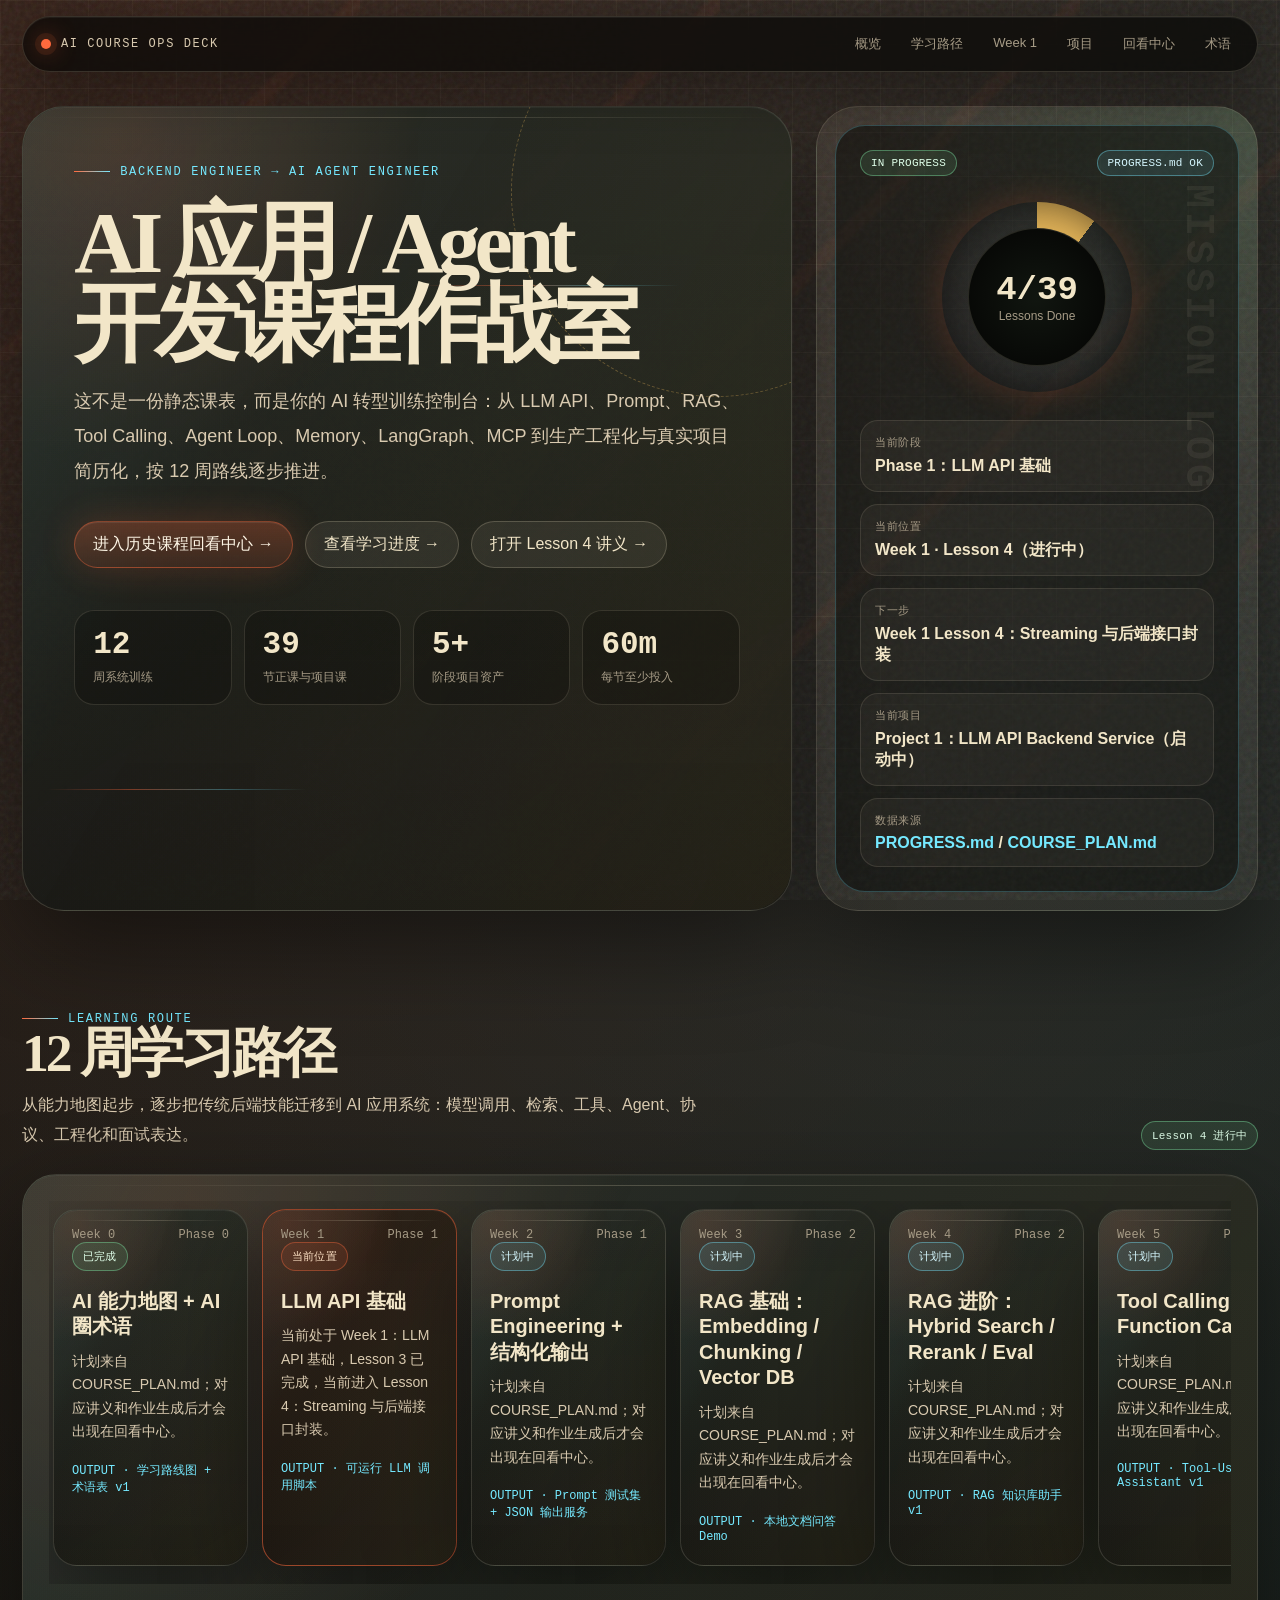
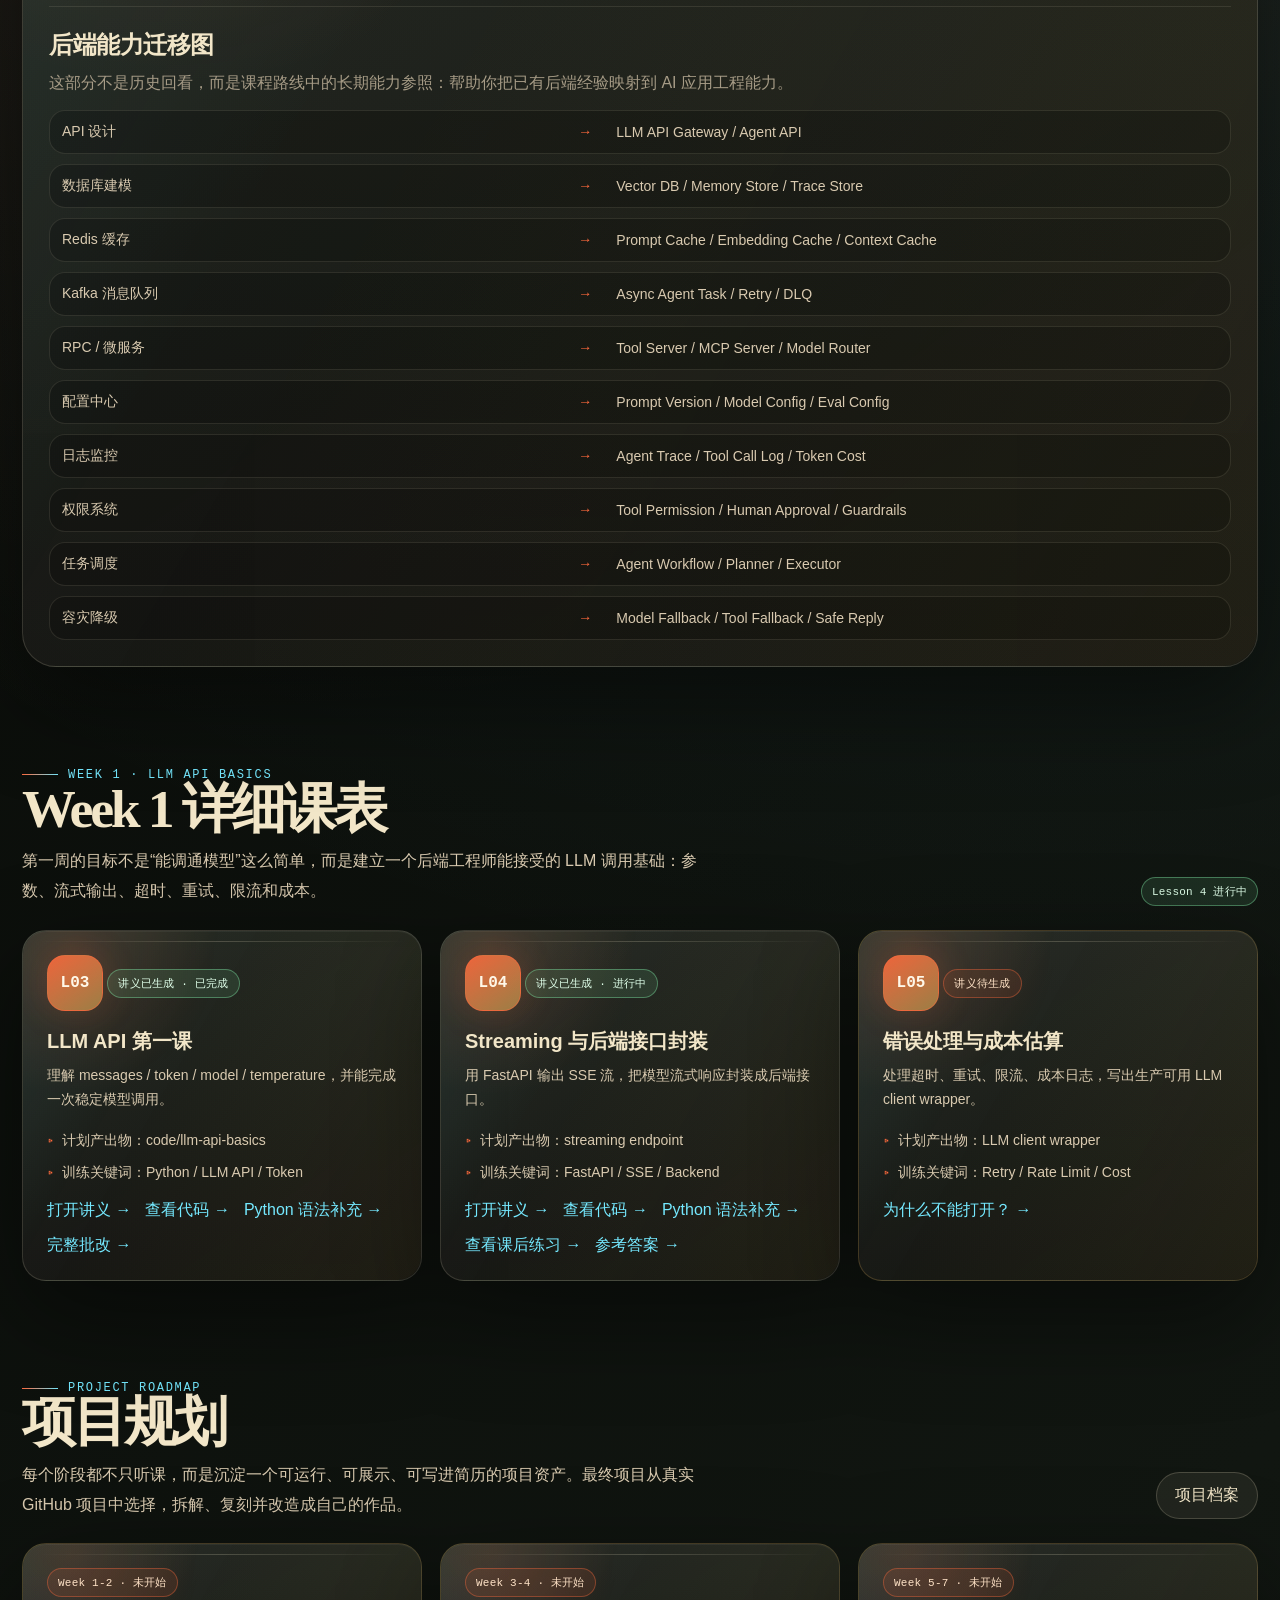
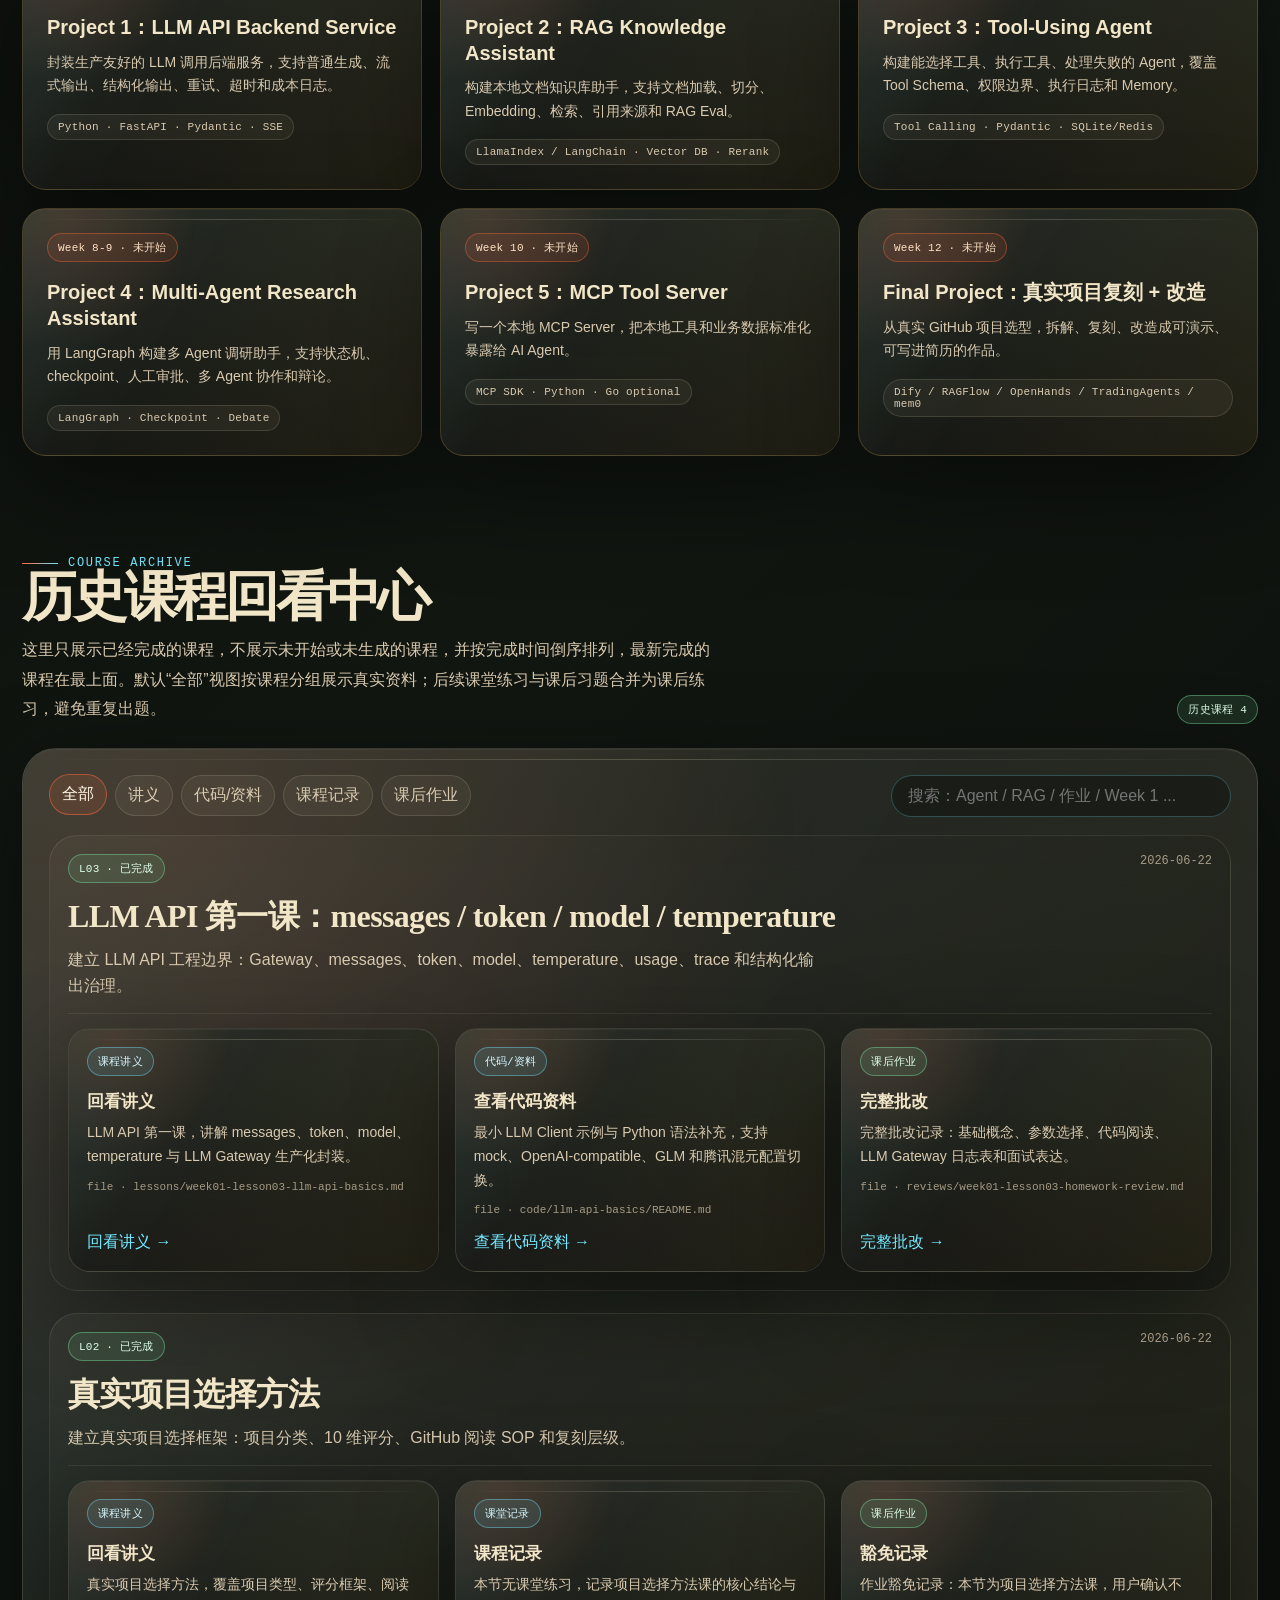
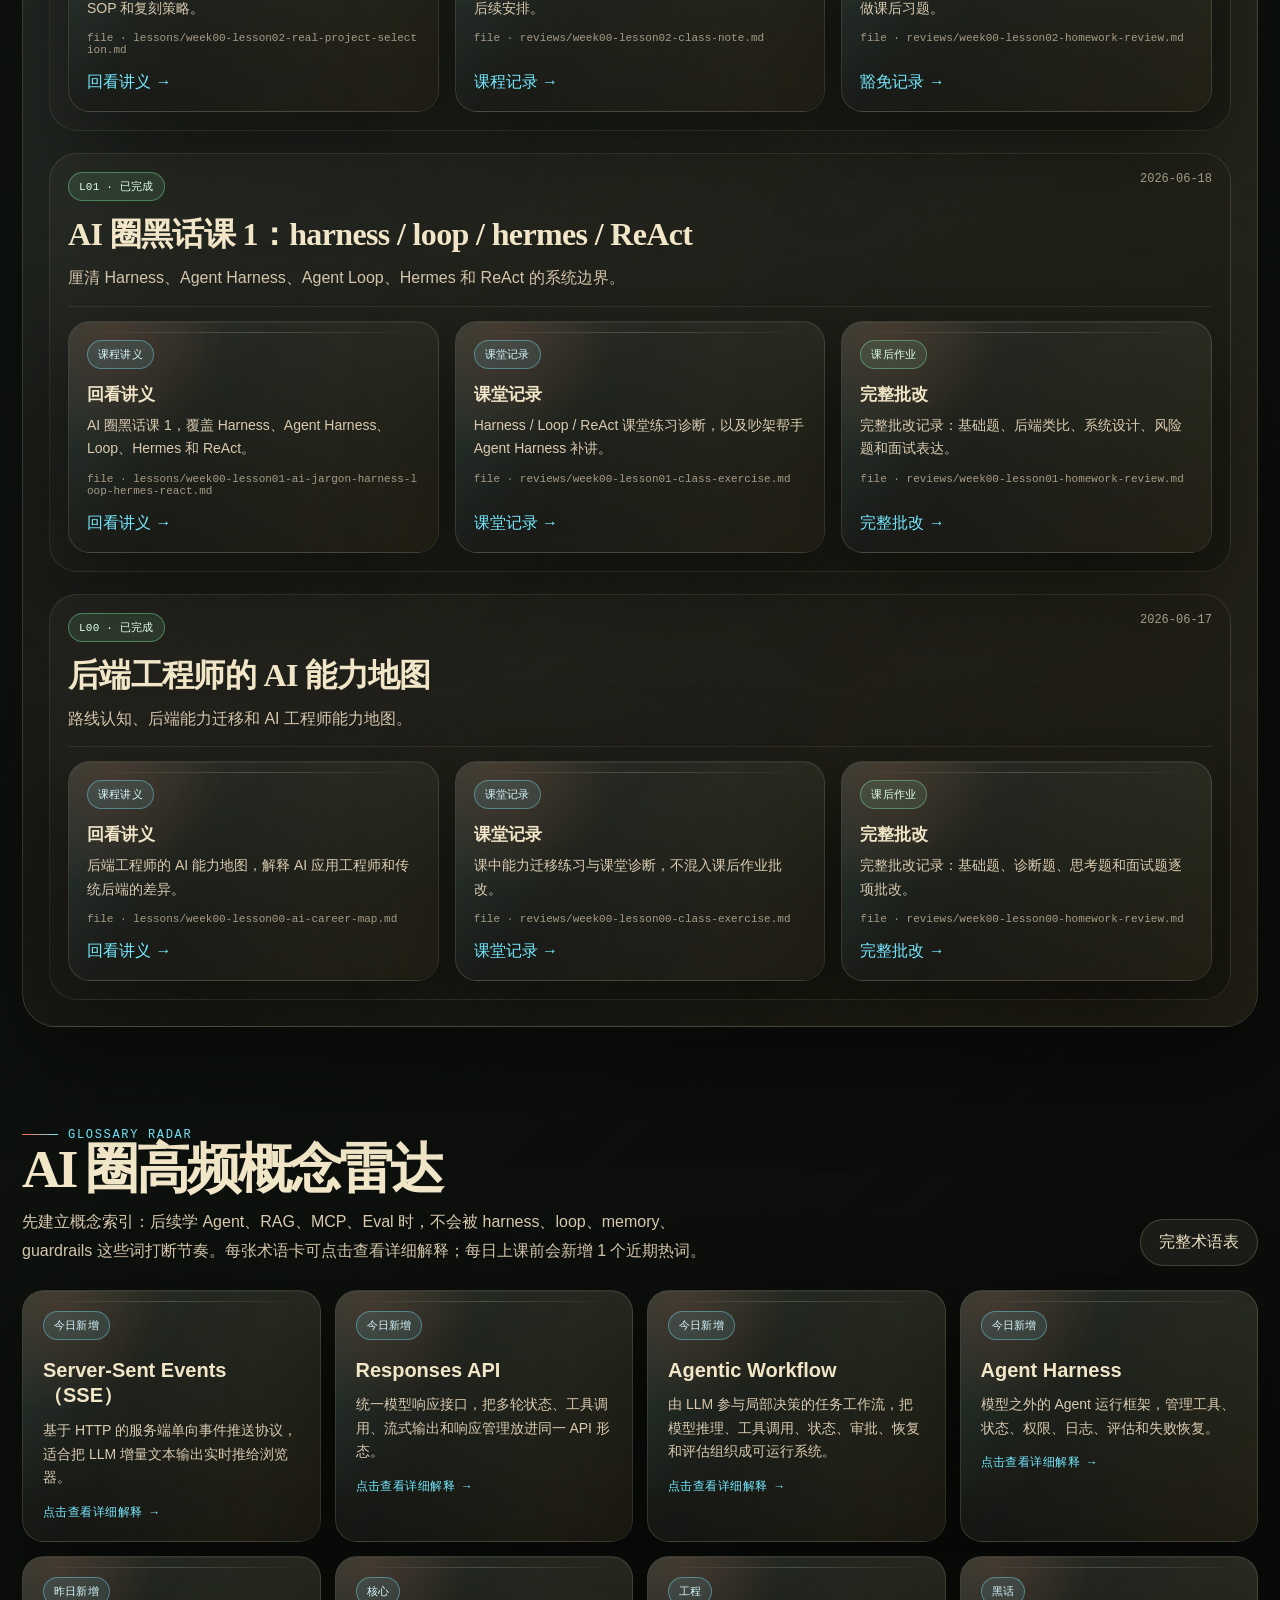
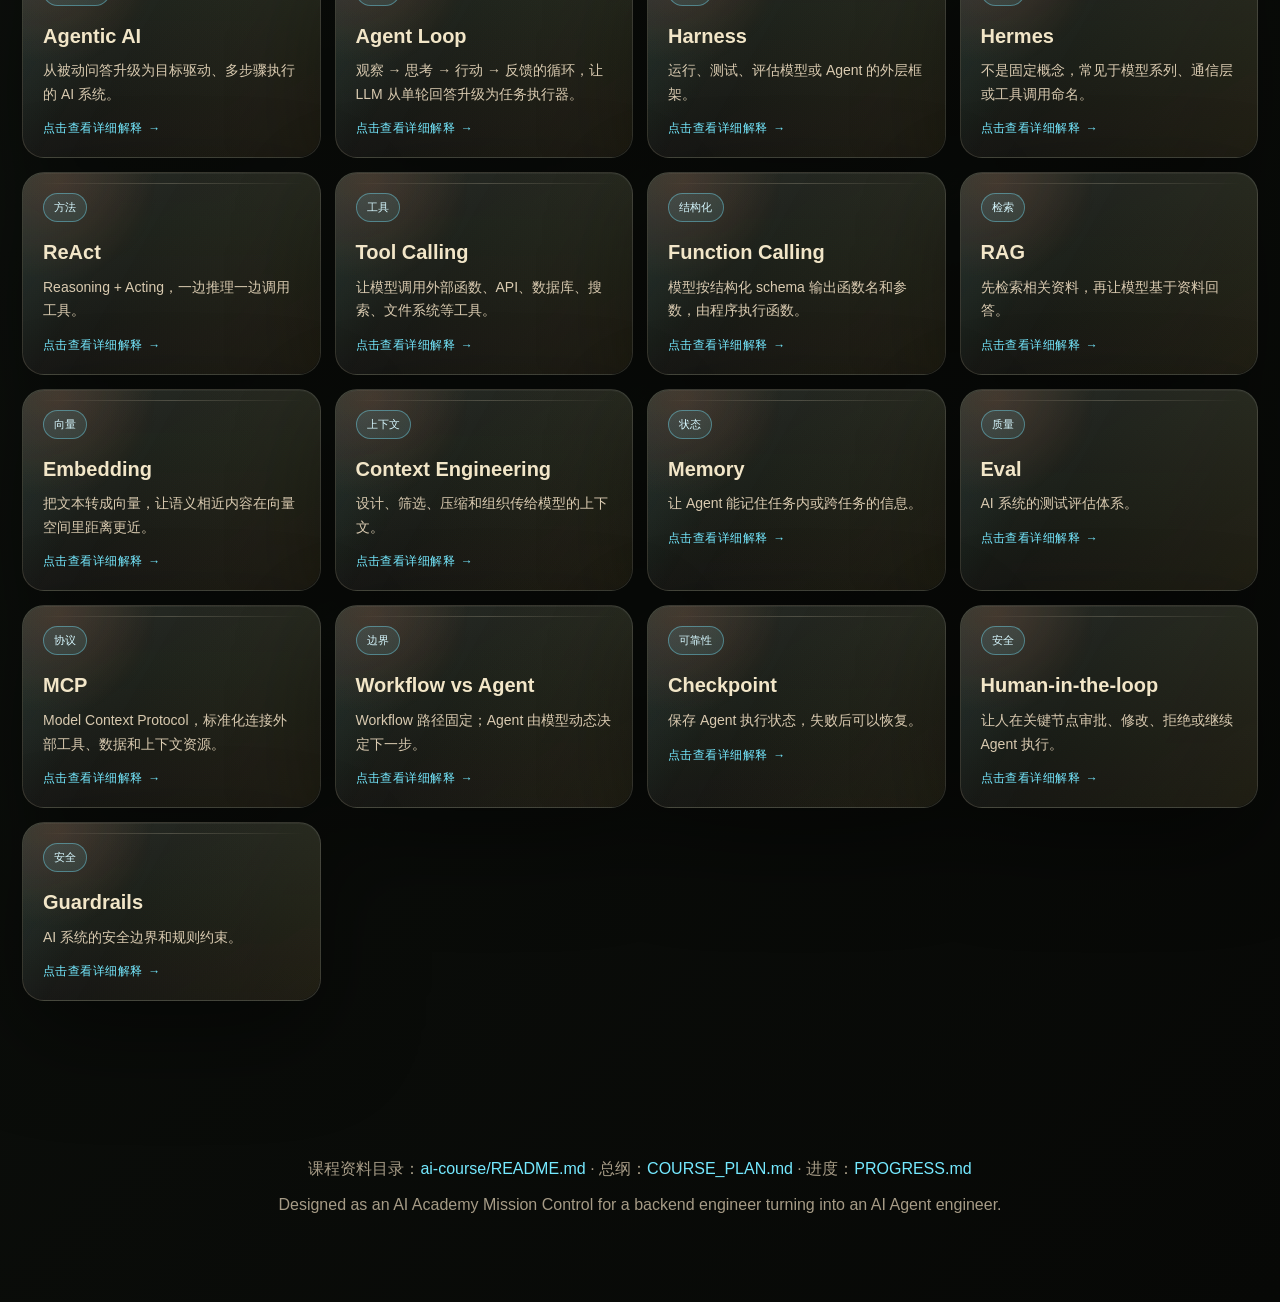
==== commit 61c3c05d: "Add lesson 4 homework reference answers" ====
--- a/course-showcase.html
+++ b/course-showcase.html
@@ -426,6 +426,7 @@
           code: "code/llm-api-streaming/README.md",
           notes: "code/llm-api-streaming/PYTHON_NOTES.md",
           homework: "assignments/week01-lesson04-homework.md",
+          reference: "reviews/week01-lesson04-homework-reference.md",
           badge: "进行中"
         }
       };
@@ -448,6 +449,7 @@
                 <a class="text-link" href="${escapeHtml(markdownHref(generated.code))}">查看代码 →</a>
                 <a class="text-link" href="${escapeHtml(markdownHref(generated.notes))}">Python 语法补充 →</a>
                 <a class="text-link" href="${escapeHtml(markdownHref(generated.homework))}">${item.code === "L04" ? "查看课后练习" : "完整批改"} →</a>
+                ${generated.reference ? `<a class="text-link" href="${escapeHtml(markdownHref(generated.reference))}">参考答案 →</a>` : ""}
               </div>
             ` : `
               <button class="text-link unavailable-trigger" type="button" data-message="${escapeHtml(`${item.code} 的课程文件还没有生成。当前不会跳到 mock 页面，正式进入对应课程后再关联真实讲义、代码和作业。`)}">为什么不能打开？ →</button>
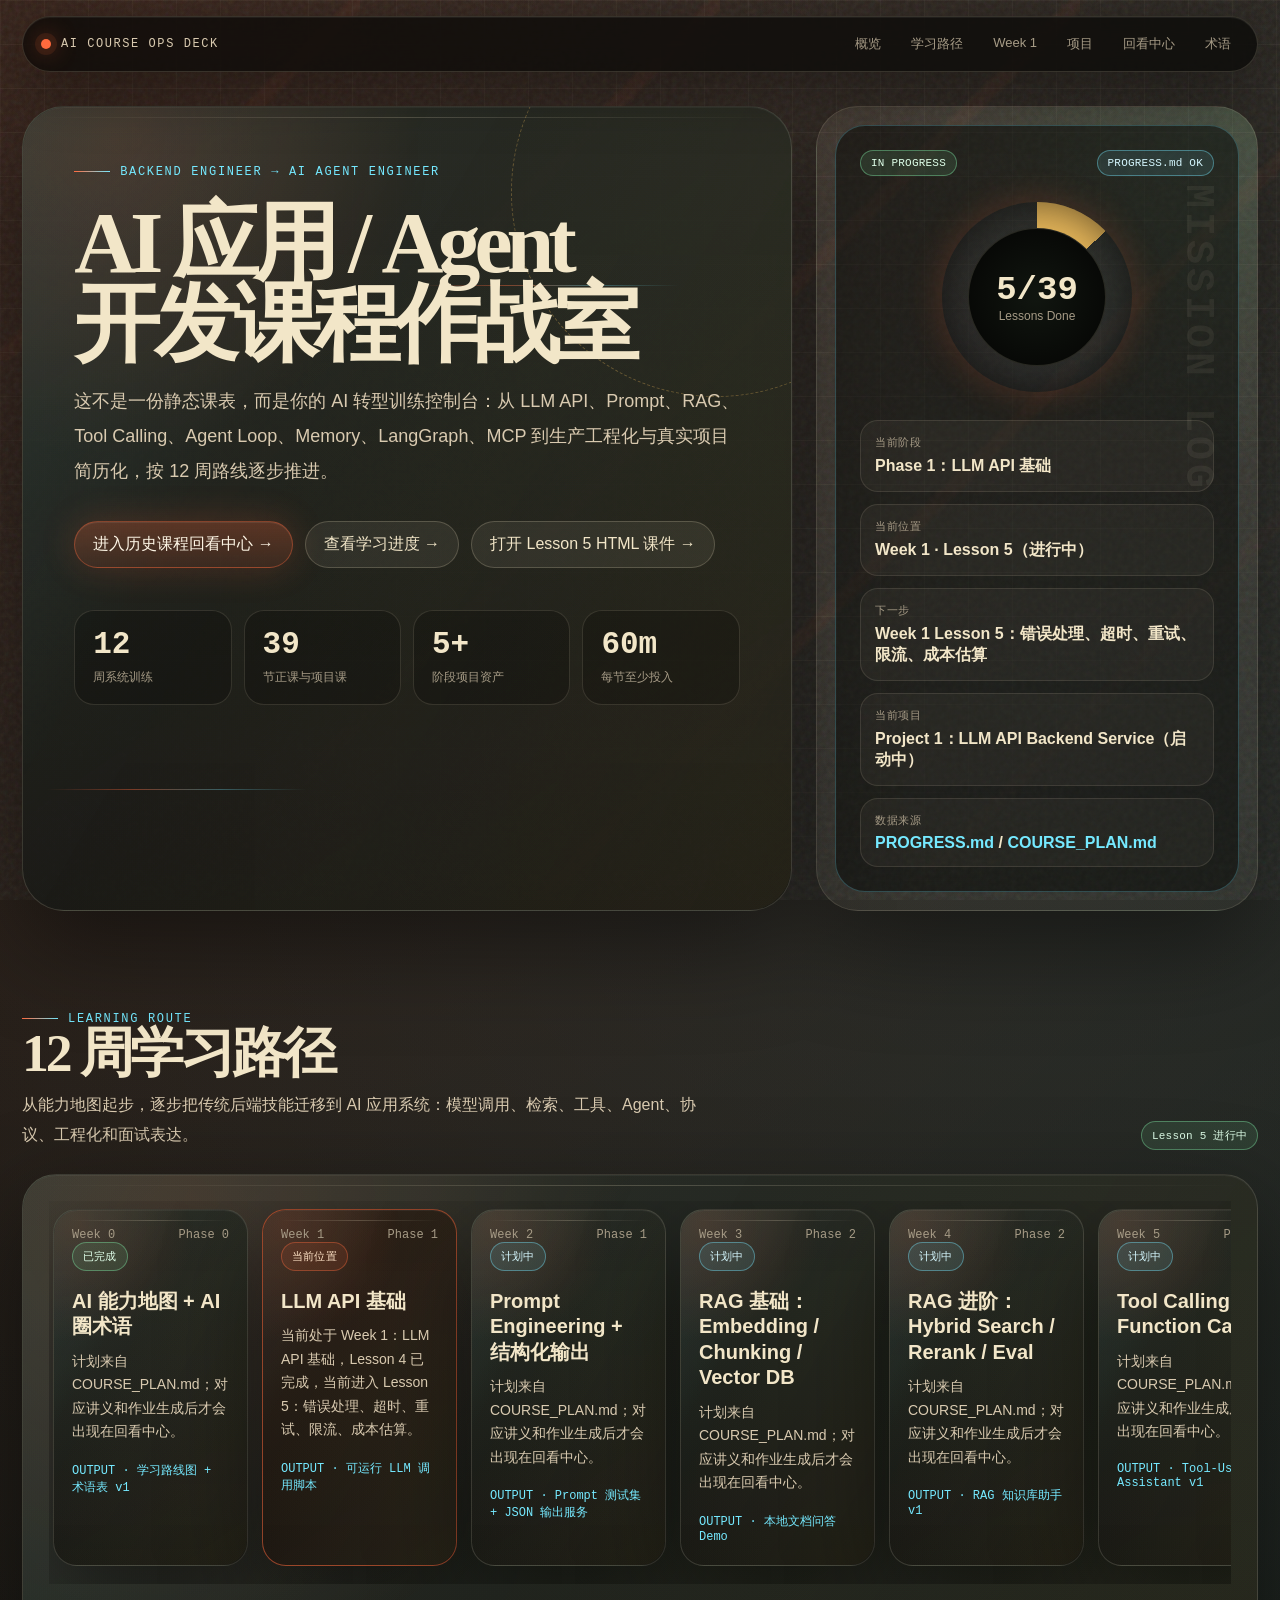
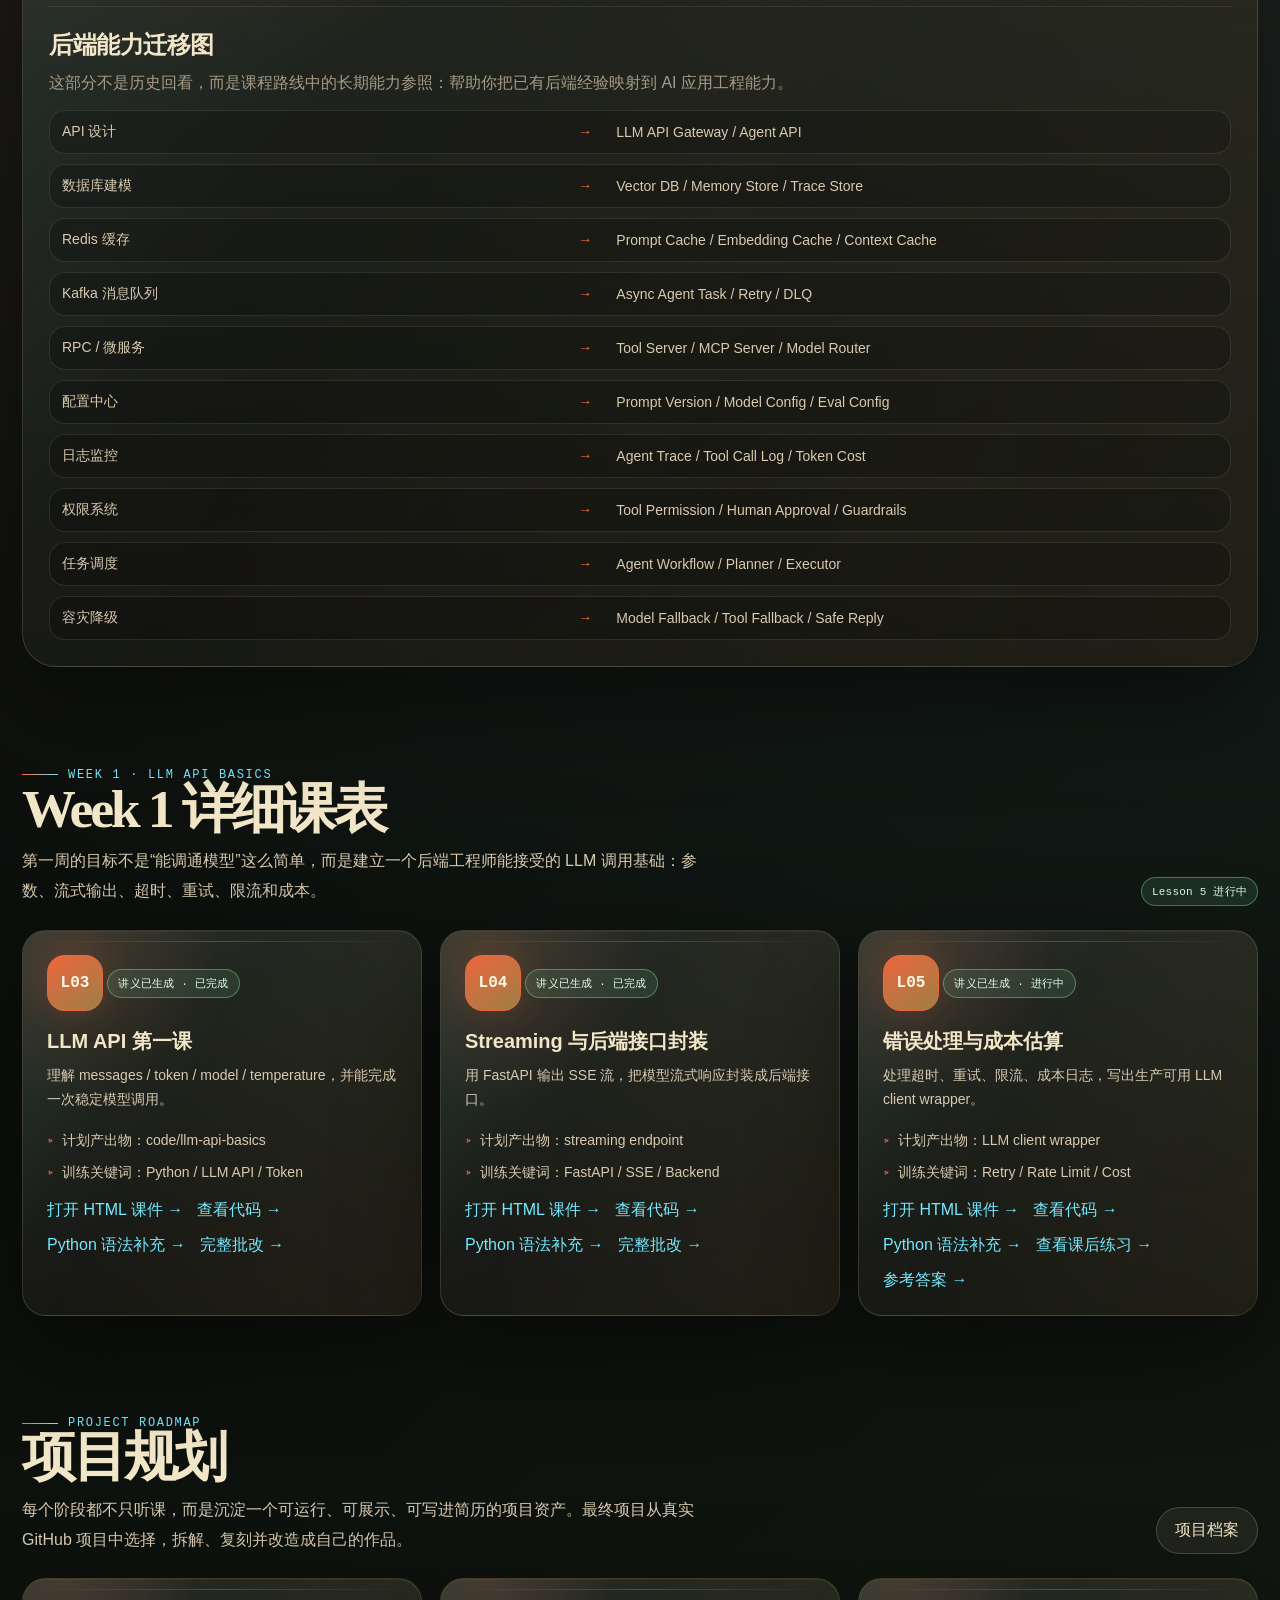
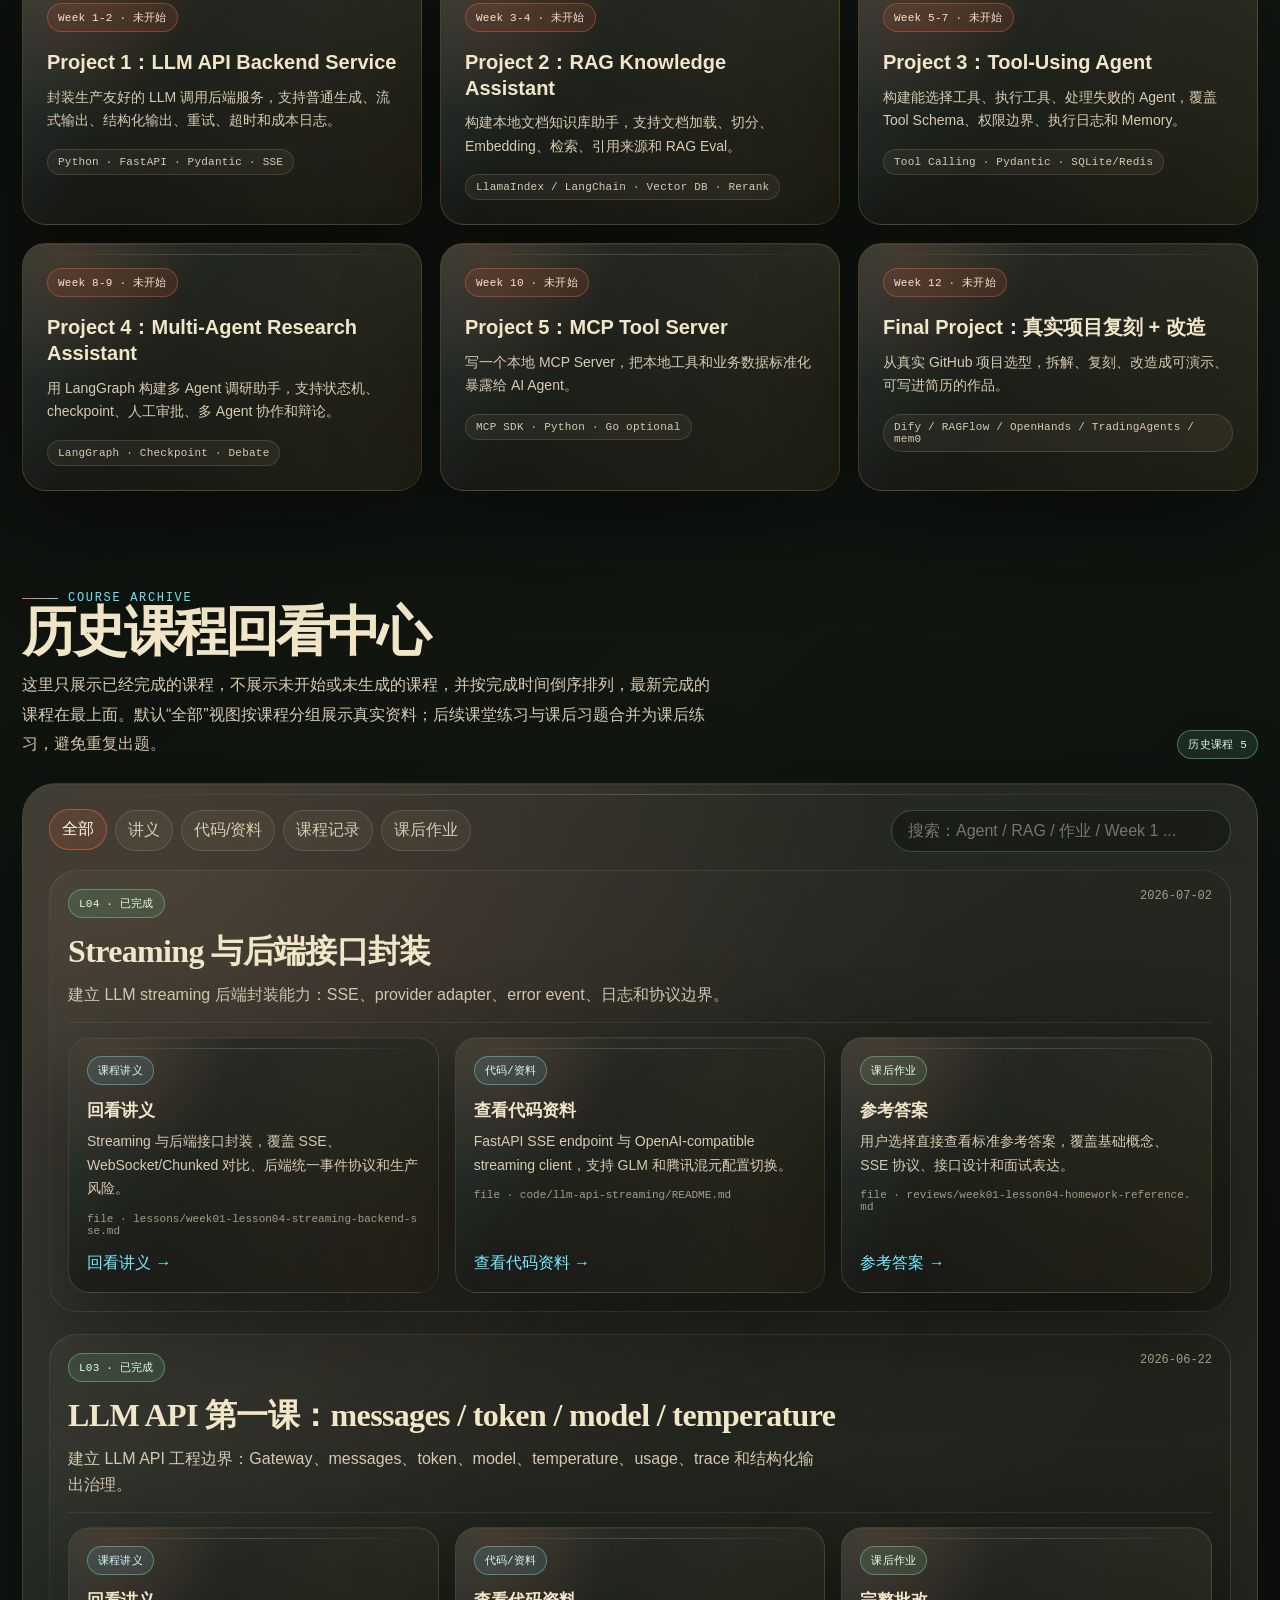
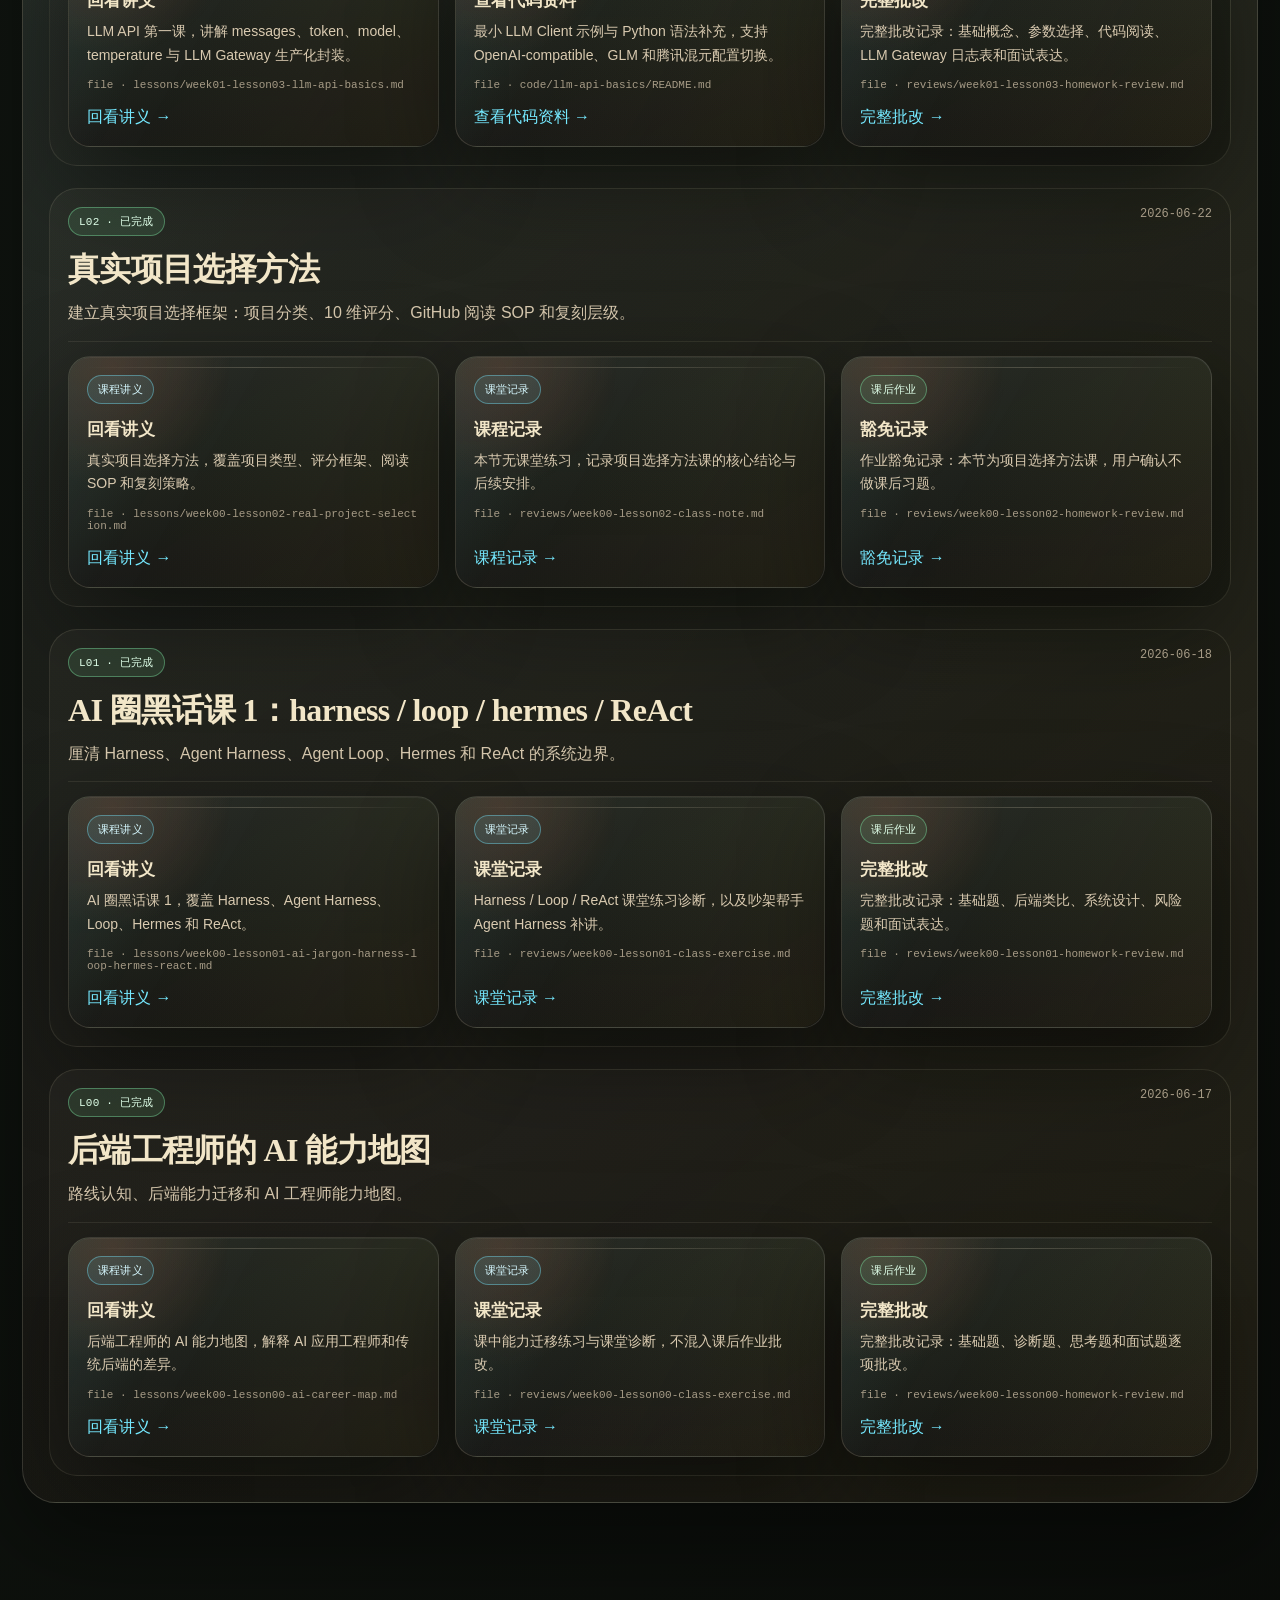
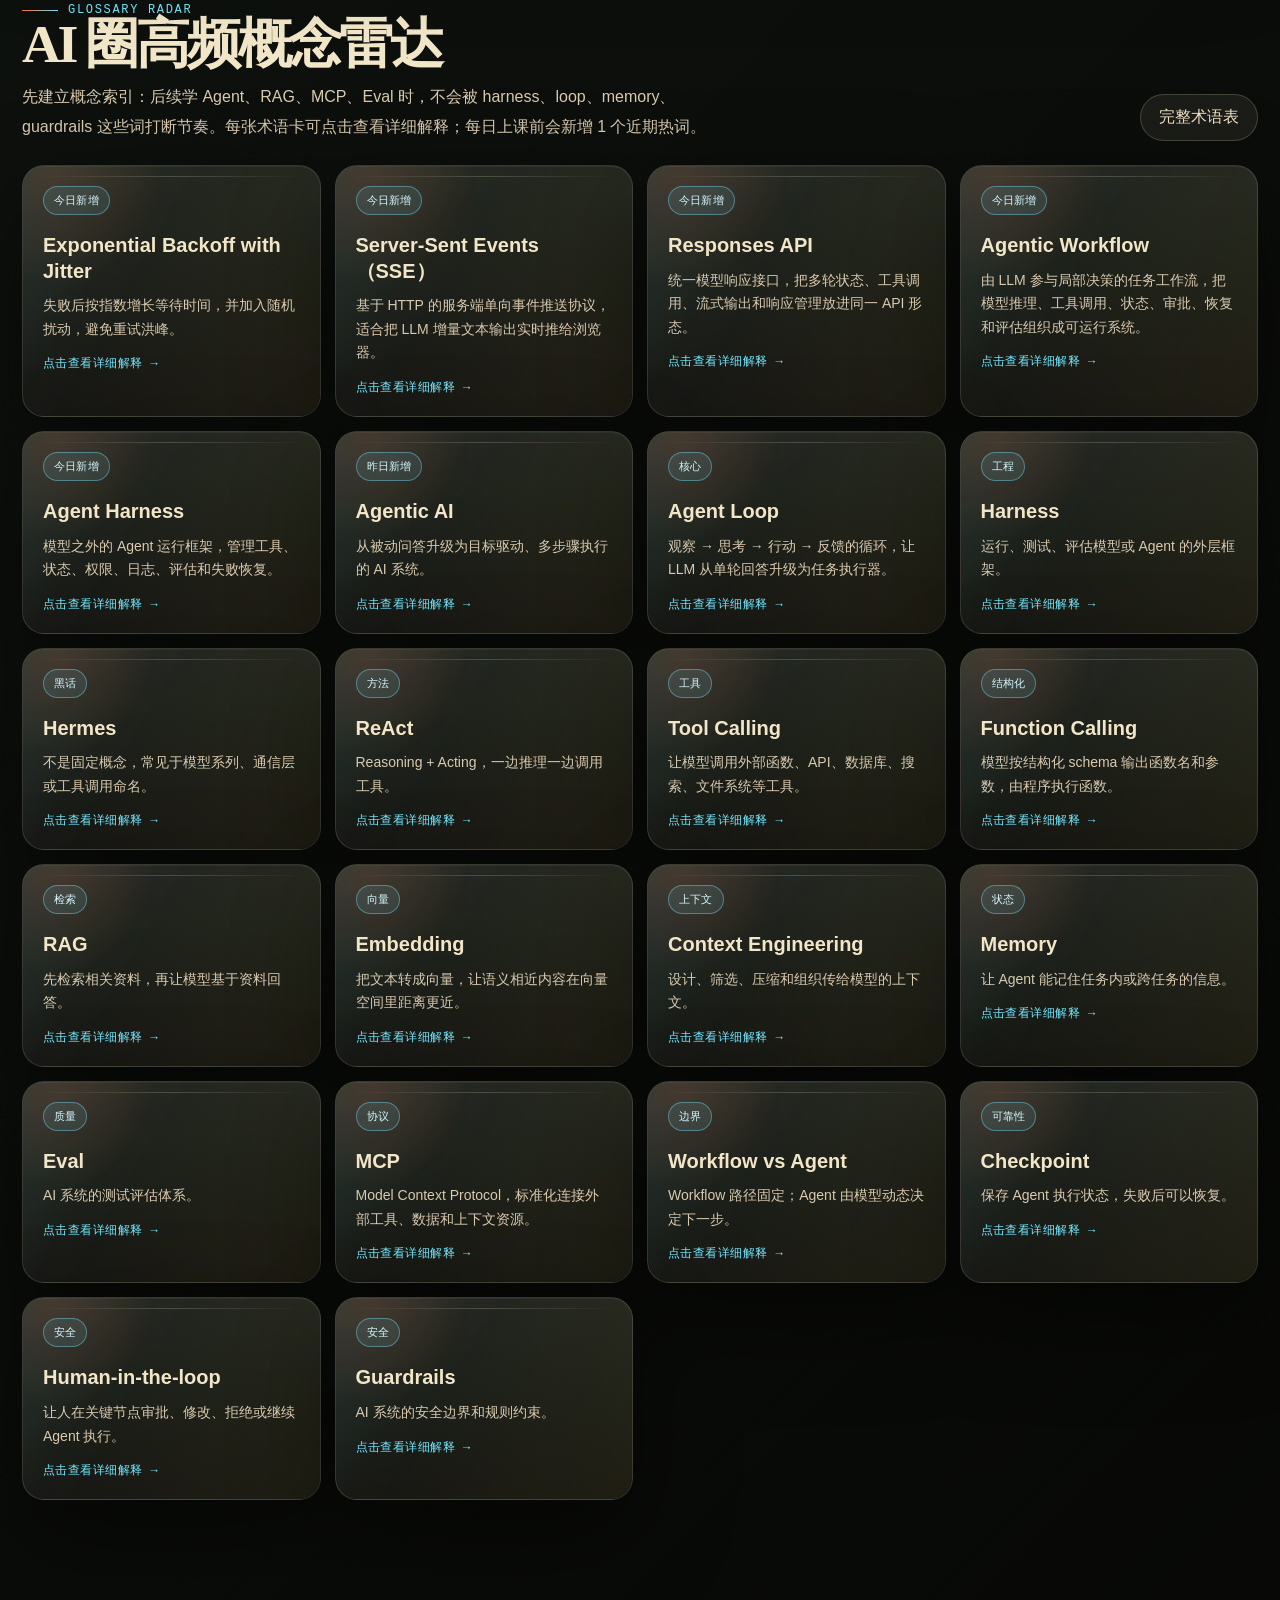
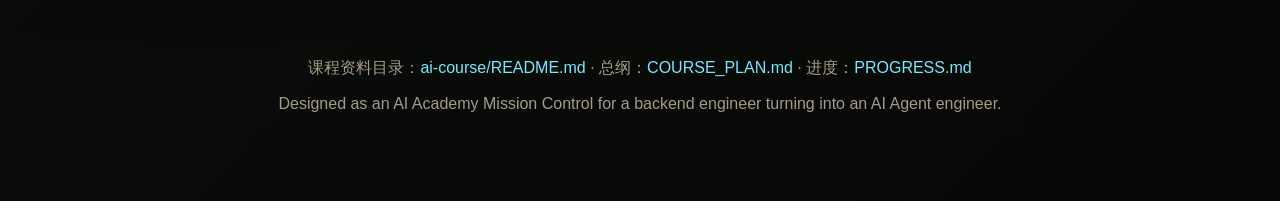
==== commit e3c467bf: "Add lesson 5 reliability materials" ====
--- a/course-showcase.html
+++ b/course-showcase.html
@@ -36,7 +36,7 @@
         <div class="hero-actions">
           <a class="btn" href="#archive">进入历史课程回看中心 →</a>
           <a class="btn secondary" href="reader.html?file=PROGRESS.md">查看学习进度 →</a>
-          <a class="btn secondary" href="reader.html?file=lessons%2Fweek01-lesson04-streaming-backend-sse.md">打开 Lesson 4 讲义 →</a>
+          <a class="btn secondary" href="lessons/week01-lesson05-error-retry-rate-limit-cost.html">打开 Lesson 5 HTML 课件 →</a>
         </div>
         <div class="stat-strip" aria-label="课程关键指标">
           <div class="stat"><strong>12</strong><span>周系统训练</span></div>
@@ -52,16 +52,16 @@
             <span class="badge available" id="courseStatusBadge">IN PROGRESS</span>
             <span class="badge blue" id="sourceSyncBadge">同步自 PROGRESS.md</span>
           </div>
-            <div class="progress-ring" aria-label="当前课程总进度 4/39">
+            <div class="progress-ring" aria-label="当前课程总进度 5/39">
             <div class="progress-ring-inner">
-              <div><strong>4/39</strong><span>Lessons Done</span></div>
+              <div><strong>5/39</strong><span>Lessons Done</span></div>
             </div>
           </div>
 
           <div class="cockpit-list">
             <div class="cockpit-item"><label>当前阶段</label><b id="currentPhase">Phase 1：LLM API 基础</b></div>
-            <div class="cockpit-item"><label>当前位置</label><b><span id="currentWeek">Week 1</span> · <span id="currentLesson">Lesson 4（进行中）</span></b></div>
-            <div class="cockpit-item"><label>下一步</label><b id="nextLesson">Week 1 Lesson 4：Streaming 与后端接口封装</b></div>
+            <div class="cockpit-item"><label>当前位置</label><b><span id="currentWeek">Week 1</span> · <span id="currentLesson">Lesson 5（进行中）</span></b></div>
+            <div class="cockpit-item"><label>下一步</label><b id="nextLesson">Week 1 Lesson 5：错误处理、超时、重试、限流、成本估算</b></div>
             <div class="cockpit-item"><label>当前项目</label><b id="currentProject">Project 1：LLM API Backend Service（启动中）</b></div>
             <div class="cockpit-item"><label>数据来源</label><b><a href="reader.html?file=PROGRESS.md">PROGRESS.md</a> / <a href="reader.html?file=COURSE_PLAN.md">COURSE_PLAN.md</a></b></div>
           </div>
@@ -77,7 +77,7 @@
             <h2 class="section-title">12 周学习路径</h2>
             <p class="section-copy">从能力地图起步，逐步把传统后端技能迁移到 AI 应用系统：模型调用、检索、工具、Agent、协议、工程化和面试表达。</p>
           </div>
-          <span class="badge available">Lesson 4 进行中</span>
+          <span class="badge available">Lesson 5 进行中</span>
         </div>
         <div class="panel">
           <div class="path-grid" id="pathGrid"></div>
@@ -96,7 +96,7 @@
             <h2 class="section-title">Week 1 详细课表</h2>
             <p class="section-copy">第一周的目标不是“能调通模型”这么简单，而是建立一个后端工程师能接受的 LLM 调用基础：参数、流式输出、超时、重试、限流和成本。</p>
           </div>
-          <span class="badge available">Lesson 4 进行中</span>
+          <span class="badge available">Lesson 5 进行中</span>
         </div>
         <div class="grid-3" id="weekOneGrid"></div>
       </section>
@@ -120,7 +120,7 @@
             <h2 class="section-title">历史课程回看中心</h2>
             <p class="section-copy">这里只展示已经完成的课程，不展示未开始或未生成的课程，并按完成时间倒序排列，最新完成的课程在最上面。默认“全部”视图按课程分组展示真实资料；后续课堂练习与课后习题合并为课后练习，避免重复出题。</p>
           </div>
-          <span class="badge available" id="historyCountBadge">历史课程 4</span>
+          <span class="badge available" id="historyCountBadge">历史课程 5</span>
         </div>
         <div class="panel">
           <div class="archive-toolbar">
@@ -167,17 +167,18 @@
     const courseState = {
       currentPhase: "Phase 1：LLM API 基础",
       currentWeek: "Week 1",
-      currentLesson: "Lesson 4（进行中）",
+      currentLesson: "Lesson 5（进行中）",
       totalLessons: 39,
-      completedLessons: 4,
+      completedLessons: 5,
       currentProject: "Project 1：LLM API Backend Service（启动中）",
-      nextLesson: "Week 1 Lesson 4：Streaming 与后端接口封装",
+      nextLesson: "Week 1 Lesson 5：错误处理、超时、重试、限流、成本估算",
       started: true,
       completedLessonRows: [
         { done: true, code: "L00", title: "后端工程师的 AI 能力地图" },
         { done: true, code: "L01", title: "AI 圈黑话课 1：harness / loop / hermes / ReAct" },
         { done: true, code: "L02", title: "真实项目选择方法" },
-        { done: true, code: "L03", title: "LLM API 第一课" }
+        { done: true, code: "L03", title: "LLM API 第一课" },
+        { done: true, code: "L04", title: "Streaming 与后端接口封装" }
       ]
     };
 
@@ -263,12 +264,24 @@
           summary: "建立 LLM API 工程边界：Gateway、messages、token、model、temperature、usage、trace 和结构化输出治理。",
           resources: [
             { type: "lesson", status: "done", title: "课程讲义", desc: "LLM API 第一课，讲解 messages、token、model、temperature 与 LLM Gateway 生产化封装。", href: "lessons/week01-lesson03-llm-api-basics.md", label: "回看讲义" },
-            { type: "code", status: "done", title: "代码/资料", desc: "最小 LLM Client 示例与 Python 语法补充，支持 mock、OpenAI-compatible、GLM 和腾讯混元配置切换。", href: "code/llm-api-basics/README.md", label: "查看代码资料" },
+            { type: "code", status: "done", title: "代码/资料", desc: "最小 LLM Client 示例与 Python 语法补充，支持 OpenAI-compatible、GLM 和腾讯混元配置切换。", href: "code/llm-api-basics/README.md", label: "查看代码资料" },
             { type: "assignment", status: "done", title: "课后作业", desc: "完整批改记录：基础概念、参数选择、代码阅读、LLM Gateway 日志表和面试表达。", href: "reviews/week01-lesson03-homework-review.md", label: "完整批改" }
+          ]
+        },
+        {
+          code: "L04",
+          title: "Streaming 与后端接口封装",
+          date: "2026-07-02",
+          summary: "建立 LLM streaming 后端封装能力：SSE、provider adapter、error event、日志和协议边界。",
+          resources: [
+            { type: "lesson", status: "done", title: "课程讲义", desc: "Streaming 与后端接口封装，覆盖 SSE、WebSocket/Chunked 对比、后端统一事件协议和生产风险。", href: "lessons/week01-lesson04-streaming-backend-sse.md", label: "回看讲义" },
+            { type: "code", status: "done", title: "代码/资料", desc: "FastAPI SSE endpoint 与 OpenAI-compatible streaming client，支持 GLM 和腾讯混元配置切换。", href: "code/llm-api-streaming/README.md", label: "查看代码资料" },
+            { type: "assignment", status: "done", title: "课后作业", desc: "用户选择直接查看标准参考答案，覆盖基础概念、SSE 协议、接口设计和面试表达。", href: "reviews/week01-lesson04-homework-reference.md", label: "参考答案" }
           ]
         }
       ],
       terms: [
+        { title: "Exponential Backoff with Jitter", tag: "今日新增", desc: "失败后按指数增长等待时间，并加入随机扰动，避免重试洪峰。", detail: "在 LLM API 中，timeout、429、5xx 等短暂性错误可以有限重试，但 API key 错误、参数错误、余额不足、上下文超限不应原样重试。指数退避让等待时间逐次变长，jitter 用随机扰动打散大量请求的同时重试。", backend: "类似下游 RPC 调用失败后的有限退避重试策略，但要特别注意失败请求也可能消耗 provider 的 rate limit。", interview: "我会在 LLM Gateway 对可恢复错误使用有限次数的 exponential backoff with jitter，并记录 attempt、error_type、http_status 和 latency，避免无脑重试造成雪崩。" },
         { title: "Server-Sent Events（SSE）", tag: "今日新增", desc: "基于 HTTP 的服务端单向事件推送协议，适合把 LLM 增量文本输出实时推给浏览器。", detail: "SSE 用 text/event-stream 返回事件流，常见事件包括 meta、delta、done、error。它改善的是首 token 可见时间和用户感知延迟，不一定减少完整生成总耗时。", backend: "不强行类比消息队列。它更像浏览器友好的流式响应协议：客户端发起请求，服务端持续推送事件，后端负责统一事件格式、错误处理和日志。", interview: "LLM streaming 接口可以用 SSE 封装，后端把供应商增量输出转换为统一的 meta/delta/done/error 事件，让前端不依赖具体 provider 协议。" },
         { title: "Responses API", tag: "今日新增", desc: "统一模型响应接口，把多轮状态、工具调用、流式输出和响应管理放进同一 API 形态。", detail: "Responses API 体现了模型接口从单次聊天补全走向统一响应入口的趋势。它可以承载有状态多轮响应、streaming、tool calling、响应检索/删除和上下文压缩等能力。学习时不要死记 SDK，而要抓住输入、上下文、参数、输出、usage、trace 和错误治理这些稳定抽象。", backend: "不强行等同某个后端组件。更合适的理解是：它是模型供应商提供的统一响应入口；在你的系统里仍应被封装在 LLM Gateway 后面。", interview: "Responses API 的意义是把文本生成、多轮状态、工具调用和流式事件统一到模型响应层。生产中我会用 LLM Gateway 封装它，统一处理参数、上下文、usage、trace 和错误治理。" },
         { title: "Agentic Workflow", tag: "今日新增", desc: "由 LLM 参与局部决策的任务工作流，把模型推理、工具调用、状态、审批、恢复和评估组织成可运行系统。", detail: "Agentic Workflow 不是纯聊天，也不是传统固定流程。它把 LLM 的动态决策能力放进有状态、有权限、有 checkpoint、有 trace、有 eval 的工作流里，让系统既能根据上下文灵活推进任务，又能保持生产可控。", backend: "这里不强行等同传统后端。它和固定状态机相似的一点是有边界和状态；不同点是某些节点由模型根据上下文动态决定下一步。", interview: "Agentic Workflow 的价值是把 LLM 的动态推理能力放进可控工程流程，用状态、权限、checkpoint、trace 和 eval 管住不确定性。" },
@@ -311,6 +324,10 @@
       return `reader.html?file=${encodeURIComponent(path)}`;
     }
 
+    function resourceHref(path) {
+      return /\.html?$/i.test(path) ? path : markdownHref(path);
+    }
+
     async function fetchText(path) {
       const response = await fetch(path, { cache: "no-store" });
       if (!response.ok) {
@@ -404,7 +421,7 @@
             <div class="week-index"><span>${escapeHtml(item.week)}</span><span>${escapeHtml(item.phase)}</span></div>
             <span class="badge ${statusClass}">${statusText}</span>
             <h3>${escapeHtml(item.title)}</h3>
-            <p>${isCurrent ? "当前处于 Week 1：LLM API 基础，Lesson 3 已完成，当前进入 Lesson 4：Streaming 与后端接口封装。" : "计划来自 COURSE_PLAN.md；对应讲义和作业生成后才会出现在回看中心。"}</p>
+            <p>${isCurrent ? "当前处于 Week 1：LLM API 基础，Lesson 4 已完成，当前进入 Lesson 5：错误处理、超时、重试、限流、成本估算。" : "计划来自 COURSE_PLAN.md；对应讲义和作业生成后才会出现在回看中心。"}</p>
             <div class="deliverable">OUTPUT · ${escapeHtml(item.output)}</div>
           </article>
         `;
@@ -425,8 +442,15 @@
           lesson: "lessons/week01-lesson04-streaming-backend-sse.md",
           code: "code/llm-api-streaming/README.md",
           notes: "code/llm-api-streaming/PYTHON_NOTES.md",
-          homework: "assignments/week01-lesson04-homework.md",
-          reference: "reviews/week01-lesson04-homework-reference.md",
+          homework: "reviews/week01-lesson04-homework-reference.md",
+          badge: "已完成"
+        },
+        L05: {
+          lesson: "lessons/week01-lesson05-error-retry-rate-limit-cost.html",
+          code: "code/llm-api-reliability/README.md",
+          notes: "code/llm-api-reliability/PYTHON_NOTES.md",
+          homework: "assignments/week01-lesson05-homework.md",
+          reference: "reviews/week01-lesson05-homework-reference.md",
           badge: "进行中"
         }
       };
@@ -445,10 +469,10 @@
             </ul>
             ${isGenerated ? `
               <div class="module-actions">
-                <a class="text-link" href="${escapeHtml(markdownHref(generated.lesson))}">打开讲义 →</a>
+                <a class="text-link" href="${escapeHtml(resourceHref(generated.lesson))}">打开 HTML 课件 →</a>
                 <a class="text-link" href="${escapeHtml(markdownHref(generated.code))}">查看代码 →</a>
                 <a class="text-link" href="${escapeHtml(markdownHref(generated.notes))}">Python 语法补充 →</a>
-                <a class="text-link" href="${escapeHtml(markdownHref(generated.homework))}">${item.code === "L04" ? "查看课后练习" : "完整批改"} →</a>
+                <a class="text-link" href="${escapeHtml(markdownHref(generated.homework))}">${item.code === "L03" || item.code === "L04" ? "完整批改" : "查看课后练习"} →</a>
                 ${generated.reference ? `<a class="text-link" href="${escapeHtml(markdownHref(generated.reference))}">参考答案 →</a>` : ""}
               </div>
             ` : `
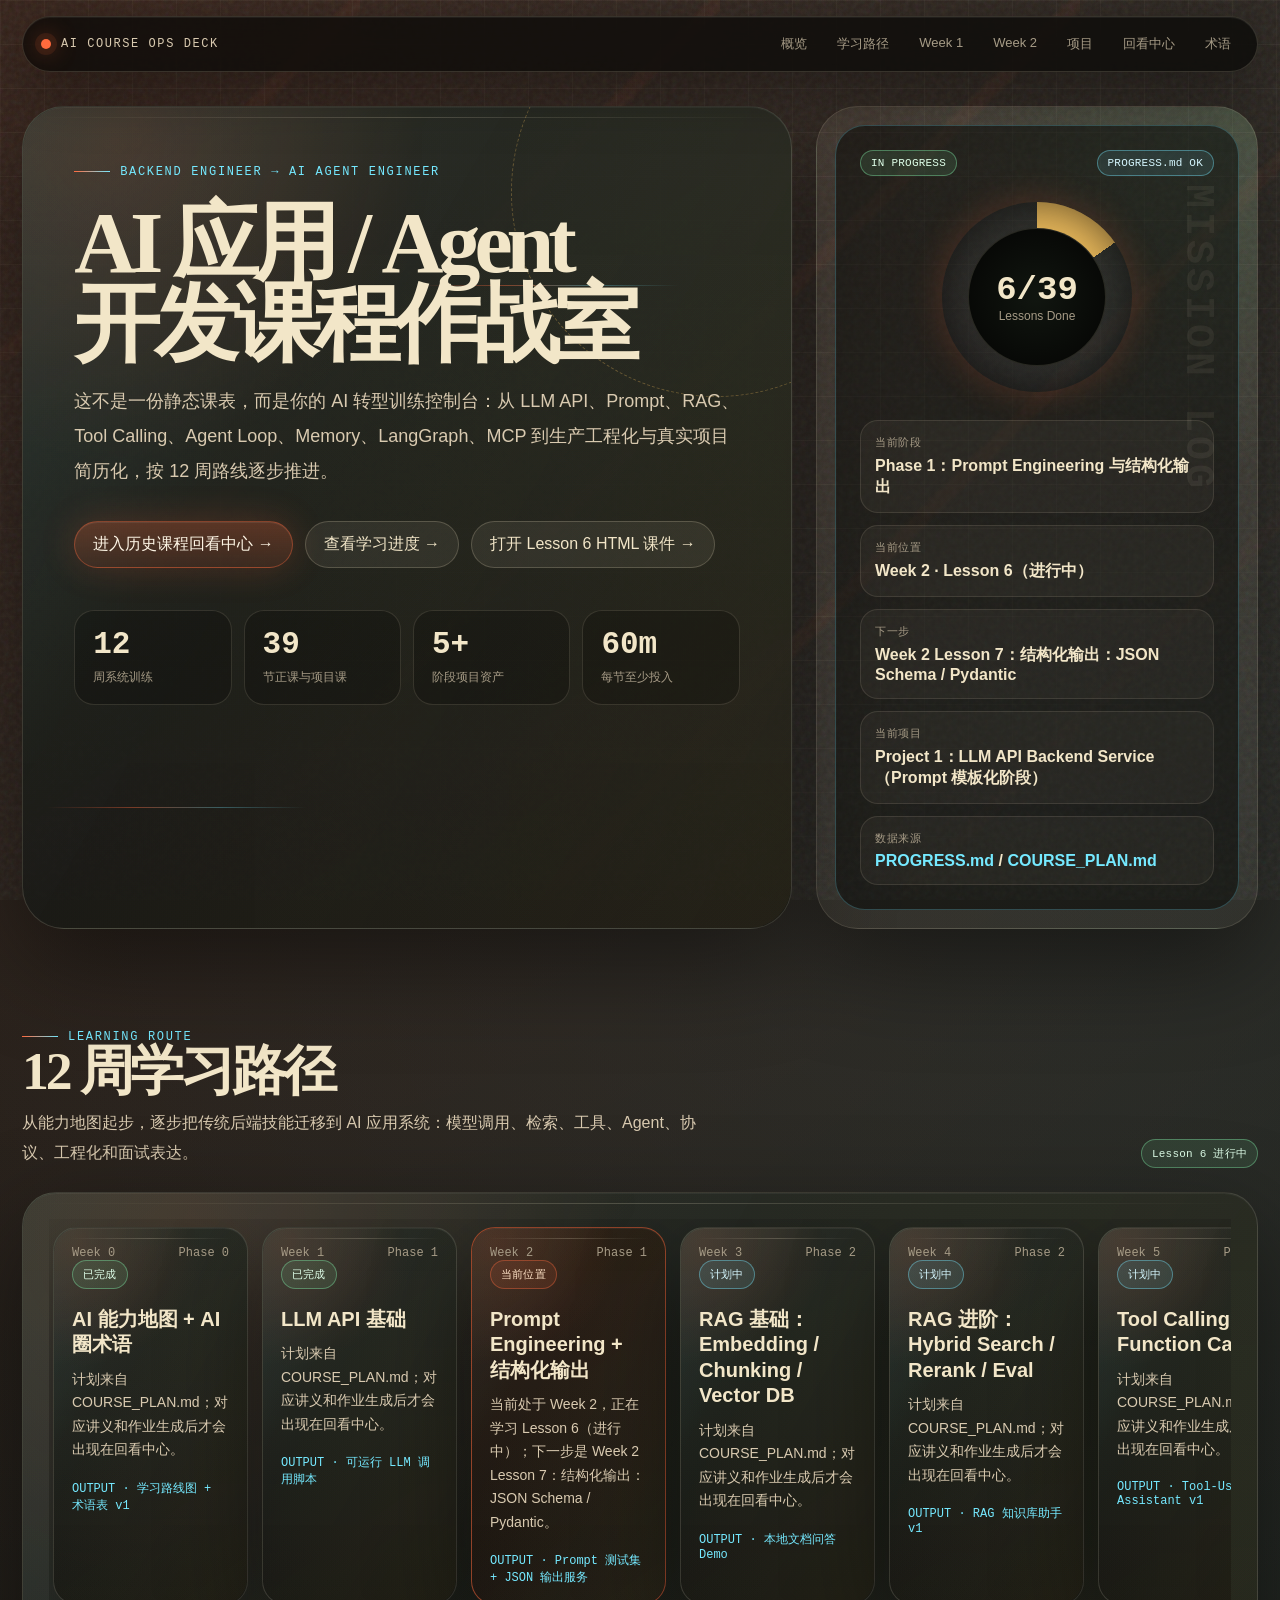
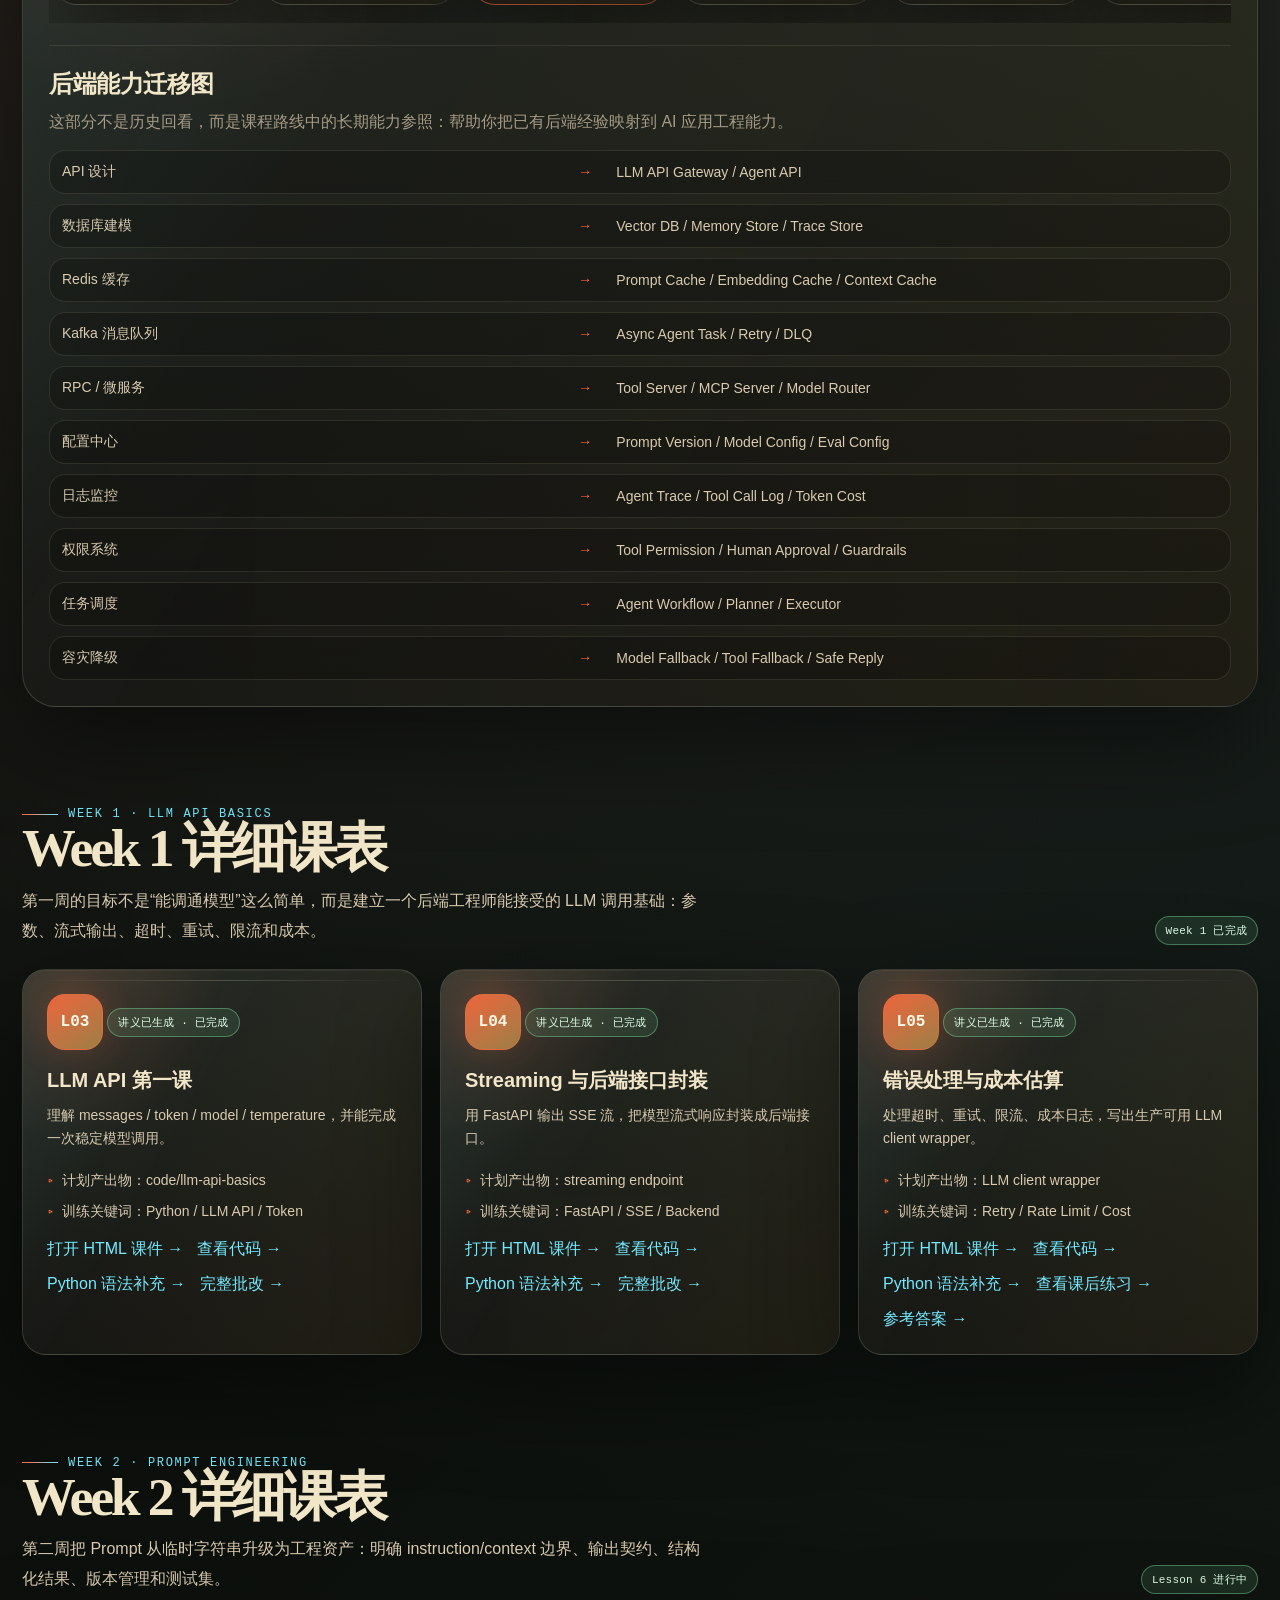
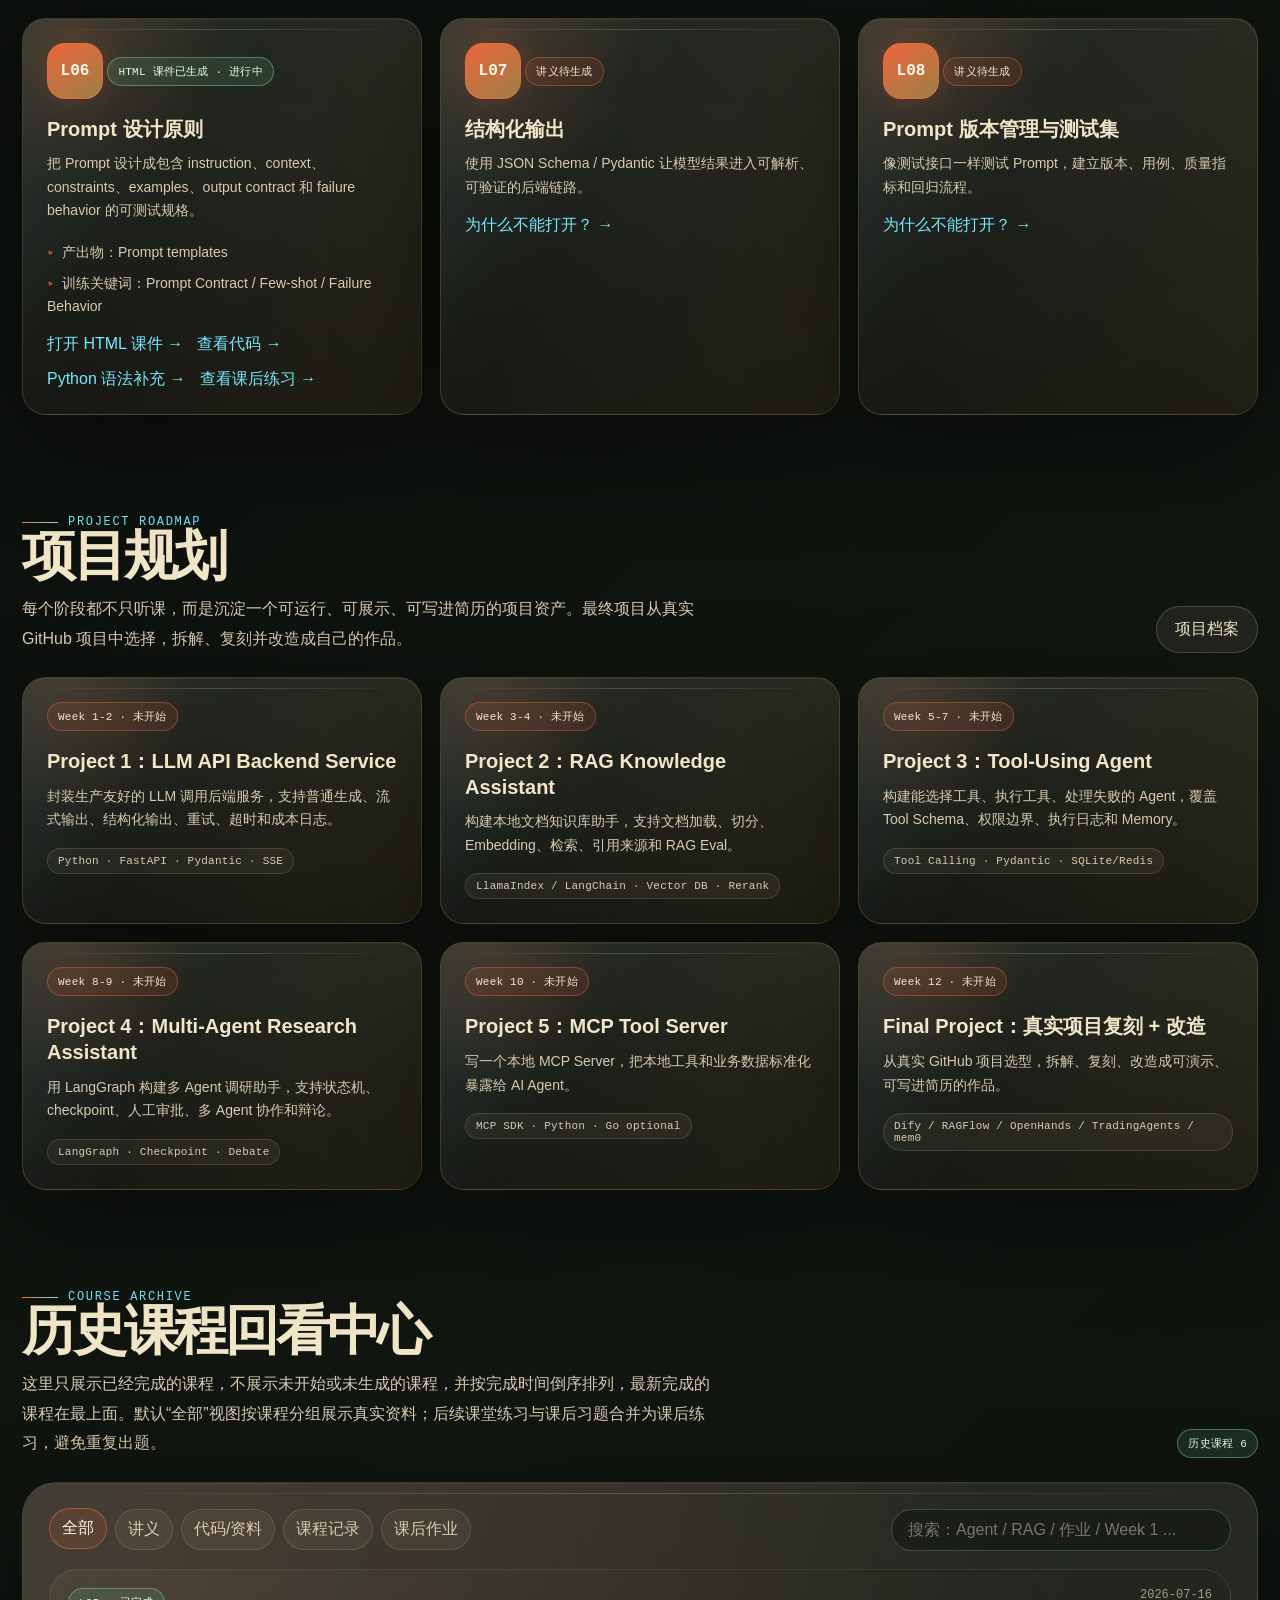
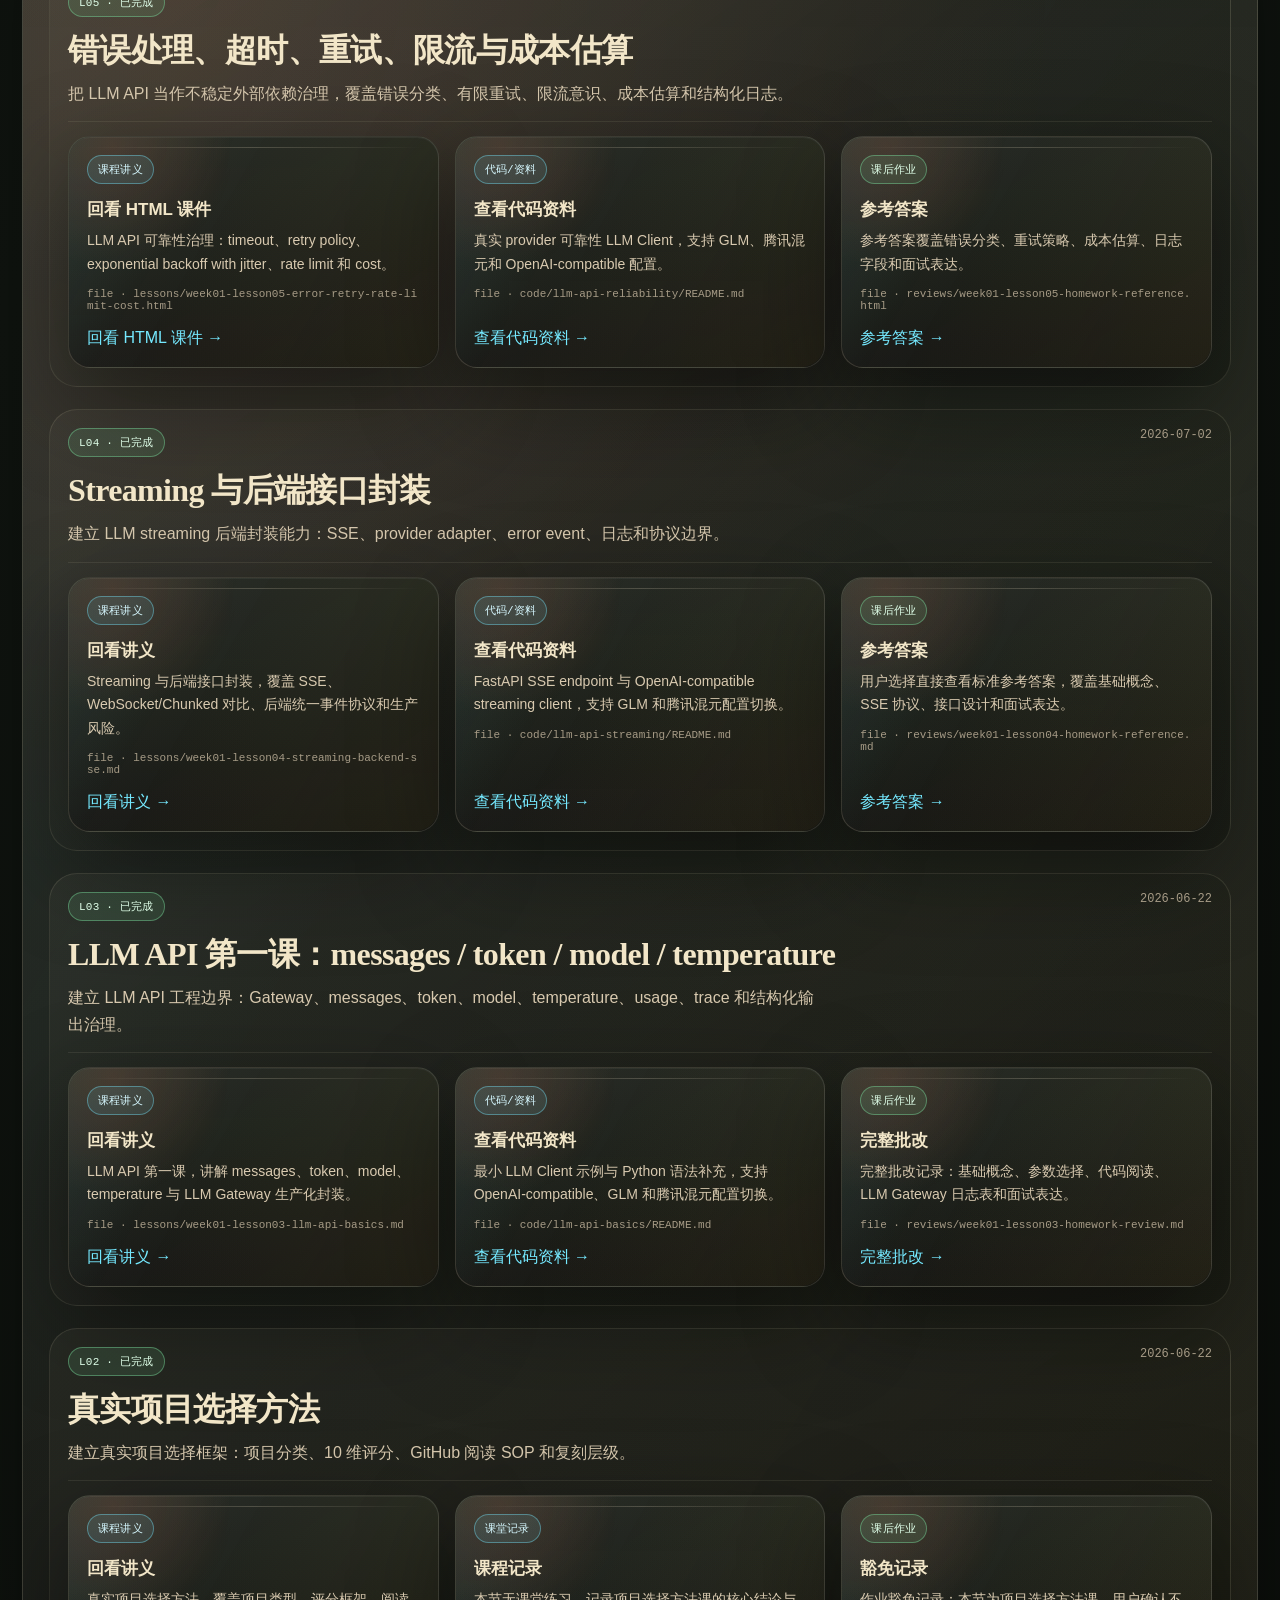
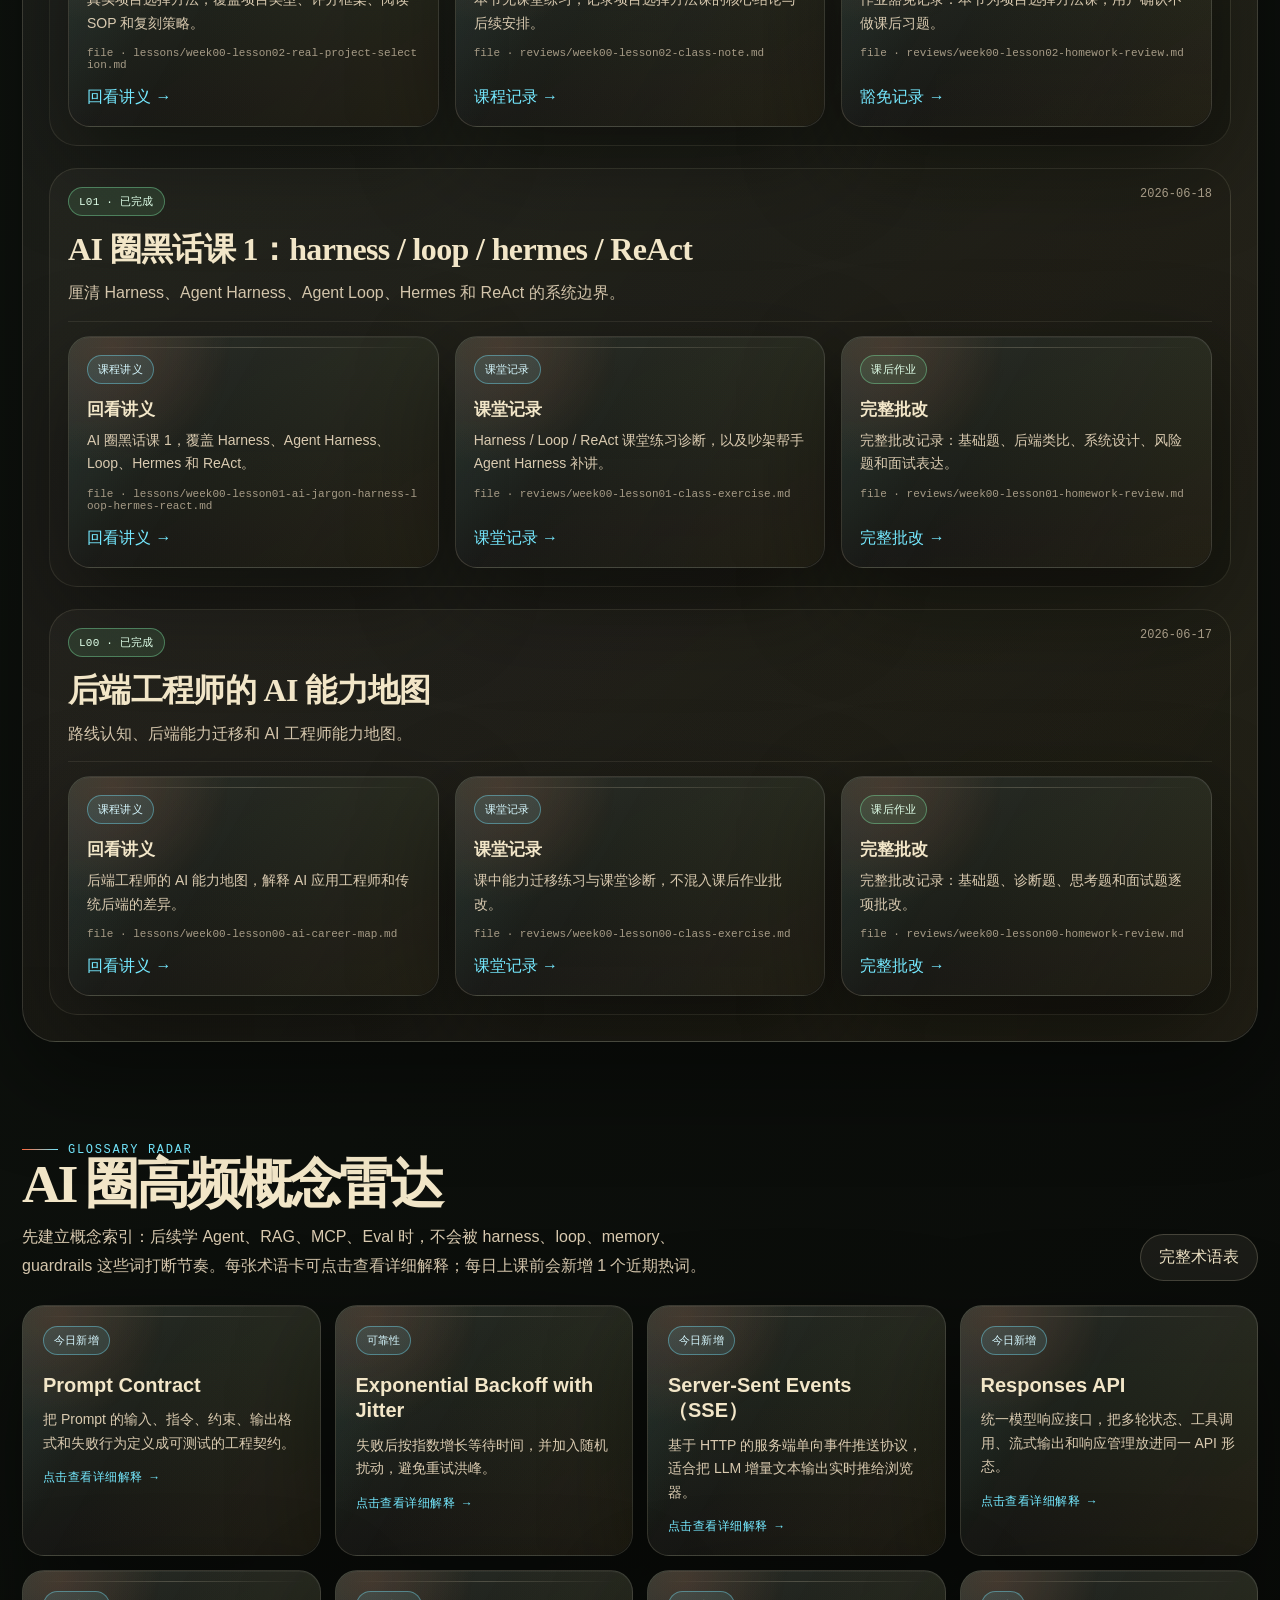
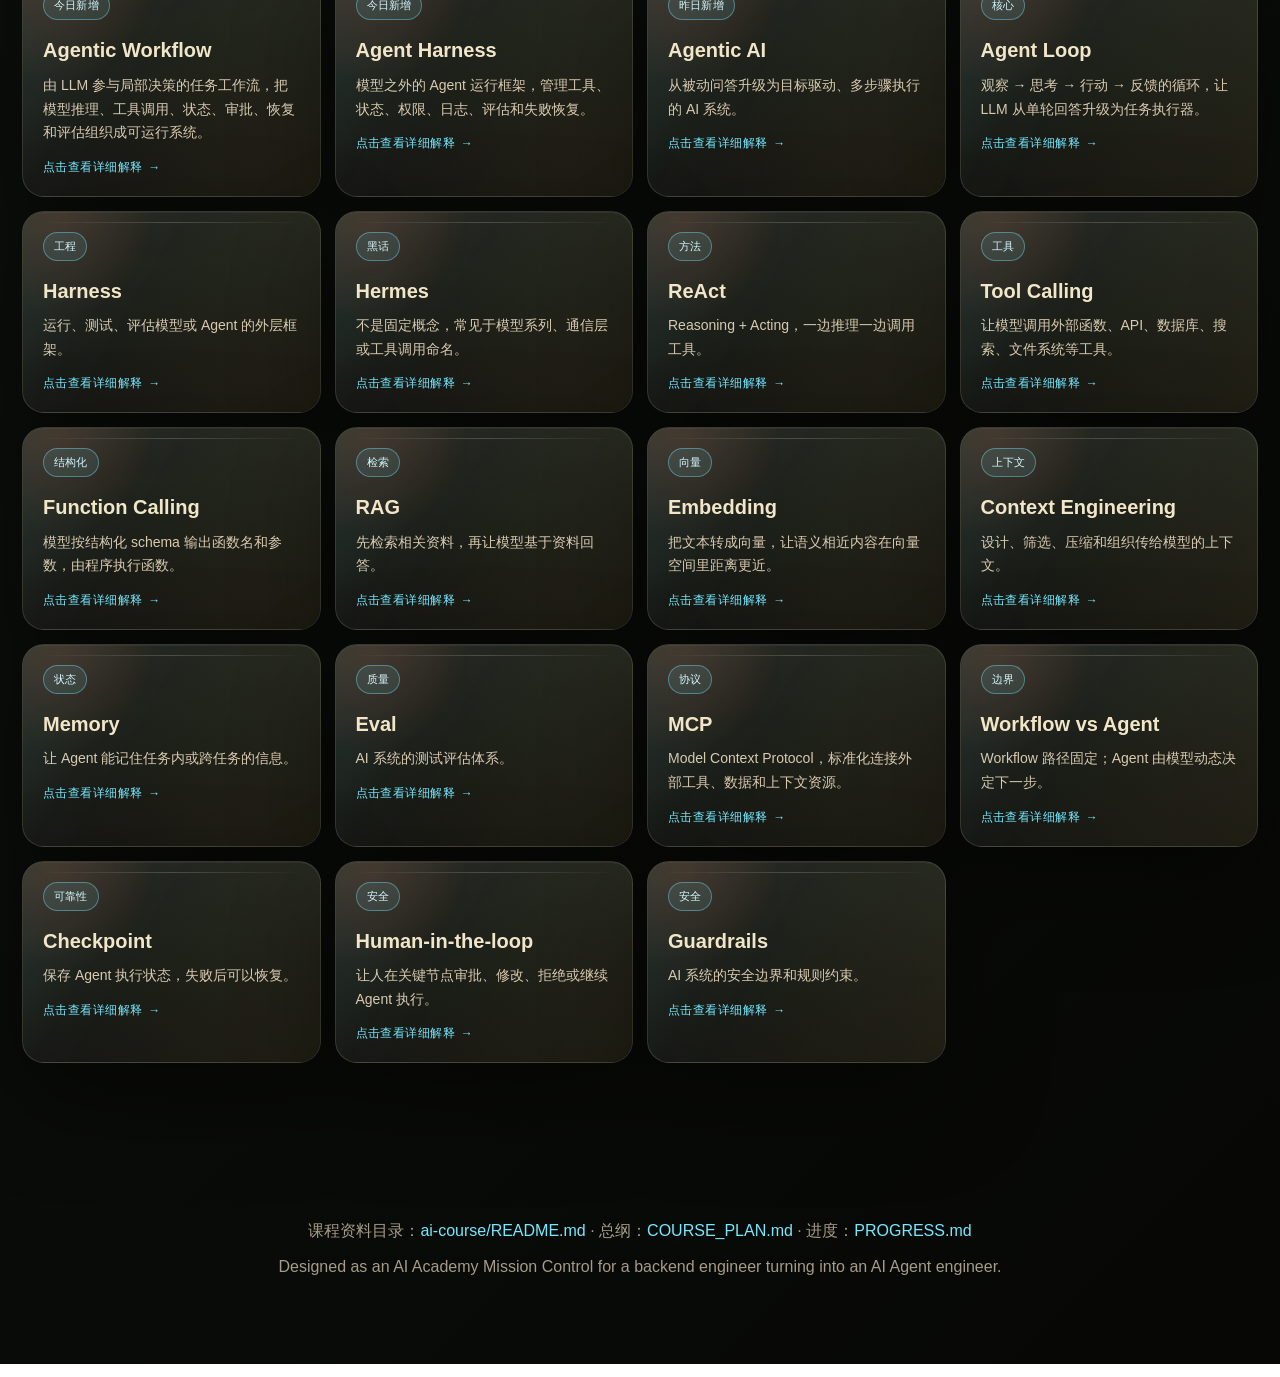
==== commit a80d50a7: "Add lesson 6 prompt design materials" ====
--- a/course-showcase.html
+++ b/course-showcase.html
@@ -16,6 +16,7 @@
           <a href="#overview">概览</a>
           <a href="#path">学习路径</a>
           <a href="#week1">Week 1</a>
+          <a href="#week2">Week 2</a>
           <a href="#projects">项目</a>
           <a href="#archive">回看中心</a>
           <a href="#glossary">术语</a>
@@ -36,7 +37,7 @@
         <div class="hero-actions">
           <a class="btn" href="#archive">进入历史课程回看中心 →</a>
           <a class="btn secondary" href="reader.html?file=PROGRESS.md">查看学习进度 →</a>
-          <a class="btn secondary" href="lessons/week01-lesson05-error-retry-rate-limit-cost.html">打开 Lesson 5 HTML 课件 →</a>
+          <a class="btn secondary" href="lessons/week02-lesson06-prompt-design-principles.html">打开 Lesson 6 HTML 课件 →</a>
         </div>
         <div class="stat-strip" aria-label="课程关键指标">
           <div class="stat"><strong>12</strong><span>周系统训练</span></div>
@@ -52,17 +53,17 @@
             <span class="badge available" id="courseStatusBadge">IN PROGRESS</span>
             <span class="badge blue" id="sourceSyncBadge">同步自 PROGRESS.md</span>
           </div>
-            <div class="progress-ring" aria-label="当前课程总进度 5/39">
+            <div class="progress-ring" aria-label="当前课程总进度 6/39">
             <div class="progress-ring-inner">
-              <div><strong>5/39</strong><span>Lessons Done</span></div>
+              <div><strong>6/39</strong><span>Lessons Done</span></div>
             </div>
           </div>
 
           <div class="cockpit-list">
-            <div class="cockpit-item"><label>当前阶段</label><b id="currentPhase">Phase 1：LLM API 基础</b></div>
-            <div class="cockpit-item"><label>当前位置</label><b><span id="currentWeek">Week 1</span> · <span id="currentLesson">Lesson 5（进行中）</span></b></div>
-            <div class="cockpit-item"><label>下一步</label><b id="nextLesson">Week 1 Lesson 5：错误处理、超时、重试、限流、成本估算</b></div>
-            <div class="cockpit-item"><label>当前项目</label><b id="currentProject">Project 1：LLM API Backend Service（启动中）</b></div>
+            <div class="cockpit-item"><label>当前阶段</label><b id="currentPhase">Phase 1：Prompt Engineering 与结构化输出</b></div>
+            <div class="cockpit-item"><label>当前位置</label><b><span id="currentWeek">Week 2</span> · <span id="currentLesson">Lesson 6（进行中）</span></b></div>
+            <div class="cockpit-item"><label>下一步</label><b id="nextLesson">Week 2 Lesson 7：结构化输出：JSON Schema / Pydantic</b></div>
+            <div class="cockpit-item"><label>当前项目</label><b id="currentProject">Project 1：LLM API Backend Service（Prompt 模板化阶段）</b></div>
             <div class="cockpit-item"><label>数据来源</label><b><a href="reader.html?file=PROGRESS.md">PROGRESS.md</a> / <a href="reader.html?file=COURSE_PLAN.md">COURSE_PLAN.md</a></b></div>
           </div>
         </div>
@@ -77,7 +78,7 @@
             <h2 class="section-title">12 周学习路径</h2>
             <p class="section-copy">从能力地图起步，逐步把传统后端技能迁移到 AI 应用系统：模型调用、检索、工具、Agent、协议、工程化和面试表达。</p>
           </div>
-          <span class="badge available">Lesson 5 进行中</span>
+          <span class="badge available">Lesson 6 进行中</span>
         </div>
         <div class="panel">
           <div class="path-grid" id="pathGrid"></div>
@@ -96,9 +97,52 @@
             <h2 class="section-title">Week 1 详细课表</h2>
             <p class="section-copy">第一周的目标不是“能调通模型”这么简单，而是建立一个后端工程师能接受的 LLM 调用基础：参数、流式输出、超时、重试、限流和成本。</p>
           </div>
-          <span class="badge available">Lesson 5 进行中</span>
+          <span class="badge available">Week 1 已完成</span>
         </div>
         <div class="grid-3" id="weekOneGrid"></div>
+      </section>
+
+      <section class="section" id="week2">
+        <div class="section-head">
+          <div>
+            <div class="kicker">Week 2 · Prompt Engineering</div>
+            <h2 class="section-title">Week 2 详细课表</h2>
+            <p class="section-copy">第二周把 Prompt 从临时字符串升级为工程资产：明确 instruction/context 边界、输出契约、结构化结果、版本管理和测试集。</p>
+          </div>
+          <span class="badge available">Lesson 6 进行中</span>
+        </div>
+        <div class="grid-3">
+          <article class="module-card">
+            <div class="lesson-code">L06</div>
+            <span class="badge available">HTML 课件已生成 · 进行中</span>
+            <h3>Prompt 设计原则</h3>
+            <p>把 Prompt 设计成包含 instruction、context、constraints、examples、output contract 和 failure behavior 的可测试规格。</p>
+            <ul class="outcome-list">
+              <li>产出物：Prompt templates</li>
+              <li>训练关键词：Prompt Contract / Few-shot / Failure Behavior</li>
+            </ul>
+            <div class="module-actions">
+              <a class="text-link" href="lessons/week02-lesson06-prompt-design-principles.html">打开 HTML 课件 →</a>
+              <a class="text-link" href="reader.html?file=code%2Fprompt-design%2FREADME.md">查看代码 →</a>
+              <a class="text-link" href="reader.html?file=code%2Fprompt-design%2FPYTHON_NOTES.md">Python 语法补充 →</a>
+              <a class="text-link" href="assignments/week02-lesson06-homework.html">查看课后练习 →</a>
+            </div>
+          </article>
+          <article class="module-card unavailable">
+            <div class="lesson-code">L07</div>
+            <span class="badge locked">讲义待生成</span>
+            <h3>结构化输出</h3>
+            <p>使用 JSON Schema / Pydantic 让模型结果进入可解析、可验证的后端链路。</p>
+            <button class="text-link unavailable-trigger" type="button" data-message="L07 的课程文件还没有生成，正式进入课程后再关联真实讲义、代码和作业。">为什么不能打开？ →</button>
+          </article>
+          <article class="module-card unavailable">
+            <div class="lesson-code">L08</div>
+            <span class="badge locked">讲义待生成</span>
+            <h3>Prompt 版本管理与测试集</h3>
+            <p>像测试接口一样测试 Prompt，建立版本、用例、质量指标和回归流程。</p>
+            <button class="text-link unavailable-trigger" type="button" data-message="L08 的课程文件还没有生成，正式进入课程后再关联真实讲义、代码和作业。">为什么不能打开？ →</button>
+          </article>
+        </div>
       </section>
 
       <section class="section" id="projects">
@@ -120,7 +164,7 @@
             <h2 class="section-title">历史课程回看中心</h2>
             <p class="section-copy">这里只展示已经完成的课程，不展示未开始或未生成的课程，并按完成时间倒序排列，最新完成的课程在最上面。默认“全部”视图按课程分组展示真实资料；后续课堂练习与课后习题合并为课后练习，避免重复出题。</p>
           </div>
-          <span class="badge available" id="historyCountBadge">历史课程 5</span>
+          <span class="badge available" id="historyCountBadge">历史课程 6</span>
         </div>
         <div class="panel">
           <div class="archive-toolbar">
@@ -144,7 +188,7 @@
             <h2 class="section-title">AI 圈高频概念雷达</h2>
             <p class="section-copy">先建立概念索引：后续学 Agent、RAG、MCP、Eval 时，不会被 harness、loop、memory、guardrails 这些词打断节奏。每张术语卡可点击查看详细解释；每日上课前会新增 1 个近期热词。</p>
           </div>
-          <a class="btn secondary" href="reader.html?file=GLOSSARY.md">完整术语表</a>
+          <a class="btn secondary" href="GLOSSARY.html">完整术语表</a>
         </div>
         <div class="terms-grid" id="termsGrid"></div>
       </section>
@@ -165,20 +209,21 @@
     };
 
     const courseState = {
-      currentPhase: "Phase 1：LLM API 基础",
-      currentWeek: "Week 1",
-      currentLesson: "Lesson 5（进行中）",
+      currentPhase: "Phase 1：Prompt Engineering 与结构化输出",
+      currentWeek: "Week 2",
+      currentLesson: "Lesson 6（进行中）",
       totalLessons: 39,
-      completedLessons: 5,
-      currentProject: "Project 1：LLM API Backend Service（启动中）",
-      nextLesson: "Week 1 Lesson 5：错误处理、超时、重试、限流、成本估算",
+      completedLessons: 6,
+      currentProject: "Project 1：LLM API Backend Service（Prompt 模板化阶段）",
+      nextLesson: "Week 2 Lesson 7：结构化输出：JSON Schema / Pydantic",
       started: true,
       completedLessonRows: [
         { done: true, code: "L00", title: "后端工程师的 AI 能力地图" },
         { done: true, code: "L01", title: "AI 圈黑话课 1：harness / loop / hermes / ReAct" },
         { done: true, code: "L02", title: "真实项目选择方法" },
         { done: true, code: "L03", title: "LLM API 第一课" },
-        { done: true, code: "L04", title: "Streaming 与后端接口封装" }
+        { done: true, code: "L04", title: "Streaming 与后端接口封装" },
+        { done: true, code: "L05", title: "错误处理、超时、重试、限流与成本估算" }
       ]
     };
 
@@ -278,10 +323,22 @@
             { type: "code", status: "done", title: "代码/资料", desc: "FastAPI SSE endpoint 与 OpenAI-compatible streaming client，支持 GLM 和腾讯混元配置切换。", href: "code/llm-api-streaming/README.md", label: "查看代码资料" },
             { type: "assignment", status: "done", title: "课后作业", desc: "用户选择直接查看标准参考答案，覆盖基础概念、SSE 协议、接口设计和面试表达。", href: "reviews/week01-lesson04-homework-reference.md", label: "参考答案" }
           ]
+        },
+        {
+          code: "L05",
+          title: "错误处理、超时、重试、限流与成本估算",
+          date: "2026-07-16",
+          summary: "把 LLM API 当作不稳定外部依赖治理，覆盖错误分类、有限重试、限流意识、成本估算和结构化日志。",
+          resources: [
+            { type: "lesson", status: "done", title: "课程讲义", desc: "LLM API 可靠性治理：timeout、retry policy、exponential backoff with jitter、rate limit 和 cost。", href: "lessons/week01-lesson05-error-retry-rate-limit-cost.html", label: "回看 HTML 课件" },
+            { type: "code", status: "done", title: "代码/资料", desc: "真实 provider 可靠性 LLM Client，支持 GLM、腾讯混元和 OpenAI-compatible 配置。", href: "code/llm-api-reliability/README.md", label: "查看代码资料" },
+            { type: "assignment", status: "done", title: "课后作业", desc: "参考答案覆盖错误分类、重试策略、成本估算、日志字段和面试表达。", href: "reviews/week01-lesson05-homework-reference.html", label: "参考答案" }
+          ]
         }
       ],
       terms: [
-        { title: "Exponential Backoff with Jitter", tag: "今日新增", desc: "失败后按指数增长等待时间，并加入随机扰动，避免重试洪峰。", detail: "在 LLM API 中，timeout、429、5xx 等短暂性错误可以有限重试，但 API key 错误、参数错误、余额不足、上下文超限不应原样重试。指数退避让等待时间逐次变长，jitter 用随机扰动打散大量请求的同时重试。", backend: "类似下游 RPC 调用失败后的有限退避重试策略，但要特别注意失败请求也可能消耗 provider 的 rate limit。", interview: "我会在 LLM Gateway 对可恢复错误使用有限次数的 exponential backoff with jitter，并记录 attempt、error_type、http_status 和 latency，避免无脑重试造成雪崩。" },
+        { title: "Prompt Contract", tag: "今日新增", desc: "把 Prompt 的输入、指令、约束、输出格式和失败行为定义成可测试的工程契约。", detail: "Prompt Contract 通常包含 prompt_key、prompt_version、required variables、instruction、context boundary、constraints、output contract 和 failure behavior。它让 Prompt 从散落字符串升级为可版本化、可验收、可回归的业务资产。", backend: "类似接口契约：调用方必须提供明确输入，返回结果必须满足约定结构，信息不足时也有定义好的失败行为。", interview: "我会把 Prompt 当作可版本化、可测试的业务契约，通过 Prompt Builder 渲染，记录 key/version，并用固定测试集回归，而不是凭感觉修改字符串。" },
+        { title: "Exponential Backoff with Jitter", tag: "可靠性", desc: "失败后按指数增长等待时间，并加入随机扰动，避免重试洪峰。", detail: "在 LLM API 中，timeout、429、5xx 等短暂性错误可以有限重试，但 API key 错误、参数错误、余额不足、上下文超限不应原样重试。指数退避让等待时间逐次变长，jitter 用随机扰动打散大量请求的同时重试。", backend: "类似下游 RPC 调用失败后的有限退避重试策略，但要特别注意失败请求也可能消耗 provider 的 rate limit。", interview: "我会在 LLM Gateway 对可恢复错误使用有限次数的 exponential backoff with jitter，并记录 attempt、error_type、http_status 和 latency，避免无脑重试造成雪崩。" },
         { title: "Server-Sent Events（SSE）", tag: "今日新增", desc: "基于 HTTP 的服务端单向事件推送协议，适合把 LLM 增量文本输出实时推给浏览器。", detail: "SSE 用 text/event-stream 返回事件流，常见事件包括 meta、delta、done、error。它改善的是首 token 可见时间和用户感知延迟，不一定减少完整生成总耗时。", backend: "不强行类比消息队列。它更像浏览器友好的流式响应协议：客户端发起请求，服务端持续推送事件，后端负责统一事件格式、错误处理和日志。", interview: "LLM streaming 接口可以用 SSE 封装，后端把供应商增量输出转换为统一的 meta/delta/done/error 事件，让前端不依赖具体 provider 协议。" },
         { title: "Responses API", tag: "今日新增", desc: "统一模型响应接口，把多轮状态、工具调用、流式输出和响应管理放进同一 API 形态。", detail: "Responses API 体现了模型接口从单次聊天补全走向统一响应入口的趋势。它可以承载有状态多轮响应、streaming、tool calling、响应检索/删除和上下文压缩等能力。学习时不要死记 SDK，而要抓住输入、上下文、参数、输出、usage、trace 和错误治理这些稳定抽象。", backend: "不强行等同某个后端组件。更合适的理解是：它是模型供应商提供的统一响应入口；在你的系统里仍应被封装在 LLM Gateway 后面。", interview: "Responses API 的意义是把文本生成、多轮状态、工具调用和流式事件统一到模型响应层。生产中我会用 LLM Gateway 封装它，统一处理参数、上下文、usage、trace 和错误治理。" },
         { title: "Agentic Workflow", tag: "今日新增", desc: "由 LLM 参与局部决策的任务工作流，把模型推理、工具调用、状态、审批、恢复和评估组织成可运行系统。", detail: "Agentic Workflow 不是纯聊天，也不是传统固定流程。它把 LLM 的动态决策能力放进有状态、有权限、有 checkpoint、有 trace、有 eval 的工作流里，让系统既能根据上下文灵活推进任务，又能保持生产可控。", backend: "这里不强行等同传统后端。它和固定状态机相似的一点是有边界和状态；不同点是某些节点由模型根据上下文动态决定下一步。", interview: "Agentic Workflow 的价值是把 LLM 的动态推理能力放进可控工程流程，用状态、权限、checkpoint、trace 和 eval 管住不确定性。" },
@@ -421,7 +478,7 @@
             <div class="week-index"><span>${escapeHtml(item.week)}</span><span>${escapeHtml(item.phase)}</span></div>
             <span class="badge ${statusClass}">${statusText}</span>
             <h3>${escapeHtml(item.title)}</h3>
-            <p>${isCurrent ? "当前处于 Week 1：LLM API 基础，Lesson 4 已完成，当前进入 Lesson 5：错误处理、超时、重试、限流、成本估算。" : "计划来自 COURSE_PLAN.md；对应讲义和作业生成后才会出现在回看中心。"}</p>
+            <p>${isCurrent ? `当前处于 ${escapeHtml(courseState.currentWeek)}，正在学习 ${escapeHtml(courseState.currentLesson)}；下一步是 ${escapeHtml(courseState.nextLesson)}。` : "计划来自 COURSE_PLAN.md；对应讲义和作业生成后才会出现在回看中心。"}</p>
             <div class="deliverable">OUTPUT · ${escapeHtml(item.output)}</div>
           </article>
         `;
@@ -449,9 +506,9 @@
           lesson: "lessons/week01-lesson05-error-retry-rate-limit-cost.html",
           code: "code/llm-api-reliability/README.md",
           notes: "code/llm-api-reliability/PYTHON_NOTES.md",
-          homework: "assignments/week01-lesson05-homework.md",
-          reference: "reviews/week01-lesson05-homework-reference.md",
-          badge: "进行中"
+          homework: "assignments/week01-lesson05-homework.html",
+          reference: "reviews/week01-lesson05-homework-reference.html",
+          badge: "已完成"
         }
       };
       weekOneGrid.innerHTML = courseData.weekOne.map(item => {
@@ -472,8 +529,8 @@
                 <a class="text-link" href="${escapeHtml(resourceHref(generated.lesson))}">打开 HTML 课件 →</a>
                 <a class="text-link" href="${escapeHtml(markdownHref(generated.code))}">查看代码 →</a>
                 <a class="text-link" href="${escapeHtml(markdownHref(generated.notes))}">Python 语法补充 →</a>
-                <a class="text-link" href="${escapeHtml(markdownHref(generated.homework))}">${item.code === "L03" || item.code === "L04" ? "完整批改" : "查看课后练习"} →</a>
-                ${generated.reference ? `<a class="text-link" href="${escapeHtml(markdownHref(generated.reference))}">参考答案 →</a>` : ""}
+                <a class="text-link" href="${escapeHtml(resourceHref(generated.homework))}">${item.code === "L03" || item.code === "L04" ? "完整批改" : "查看课后练习"} →</a>
+                ${generated.reference ? `<a class="text-link" href="${escapeHtml(resourceHref(generated.reference))}">参考答案 →</a>` : ""}
               </div>
             ` : `
               <button class="text-link unavailable-trigger" type="button" data-message="${escapeHtml(`${item.code} 的课程文件还没有生成。当前不会跳到 mock 页面，正式进入对应课程后再关联真实讲义、代码和作业。`)}">为什么不能打开？ →</button>
@@ -545,7 +602,7 @@
                     <p>${escapeHtml(item.desc)}</p>
                     <div class="source-path">file · ${escapeHtml(item.href)}</div>
                   </div>
-                  <a href="${escapeHtml(markdownHref(item.href))}">${escapeHtml(item.label)} →</a>
+                  <a href="${escapeHtml(resourceHref(item.href))}">${escapeHtml(item.label)} →</a>
                 </article>
               `;
             }).join("")}
@@ -604,7 +661,7 @@
               </section>
             </div>
             <div class="hero-actions" style="margin-top: 22px;">
-              <a class="btn secondary" href="reader.html?file=GLOSSARY.md">打开完整术语表</a>
+              <a class="btn secondary" href="GLOSSARY.html">打开完整术语表</a>
               <button class="btn" type="button" data-close-notice>知道了</button>
             </div>
           </div>
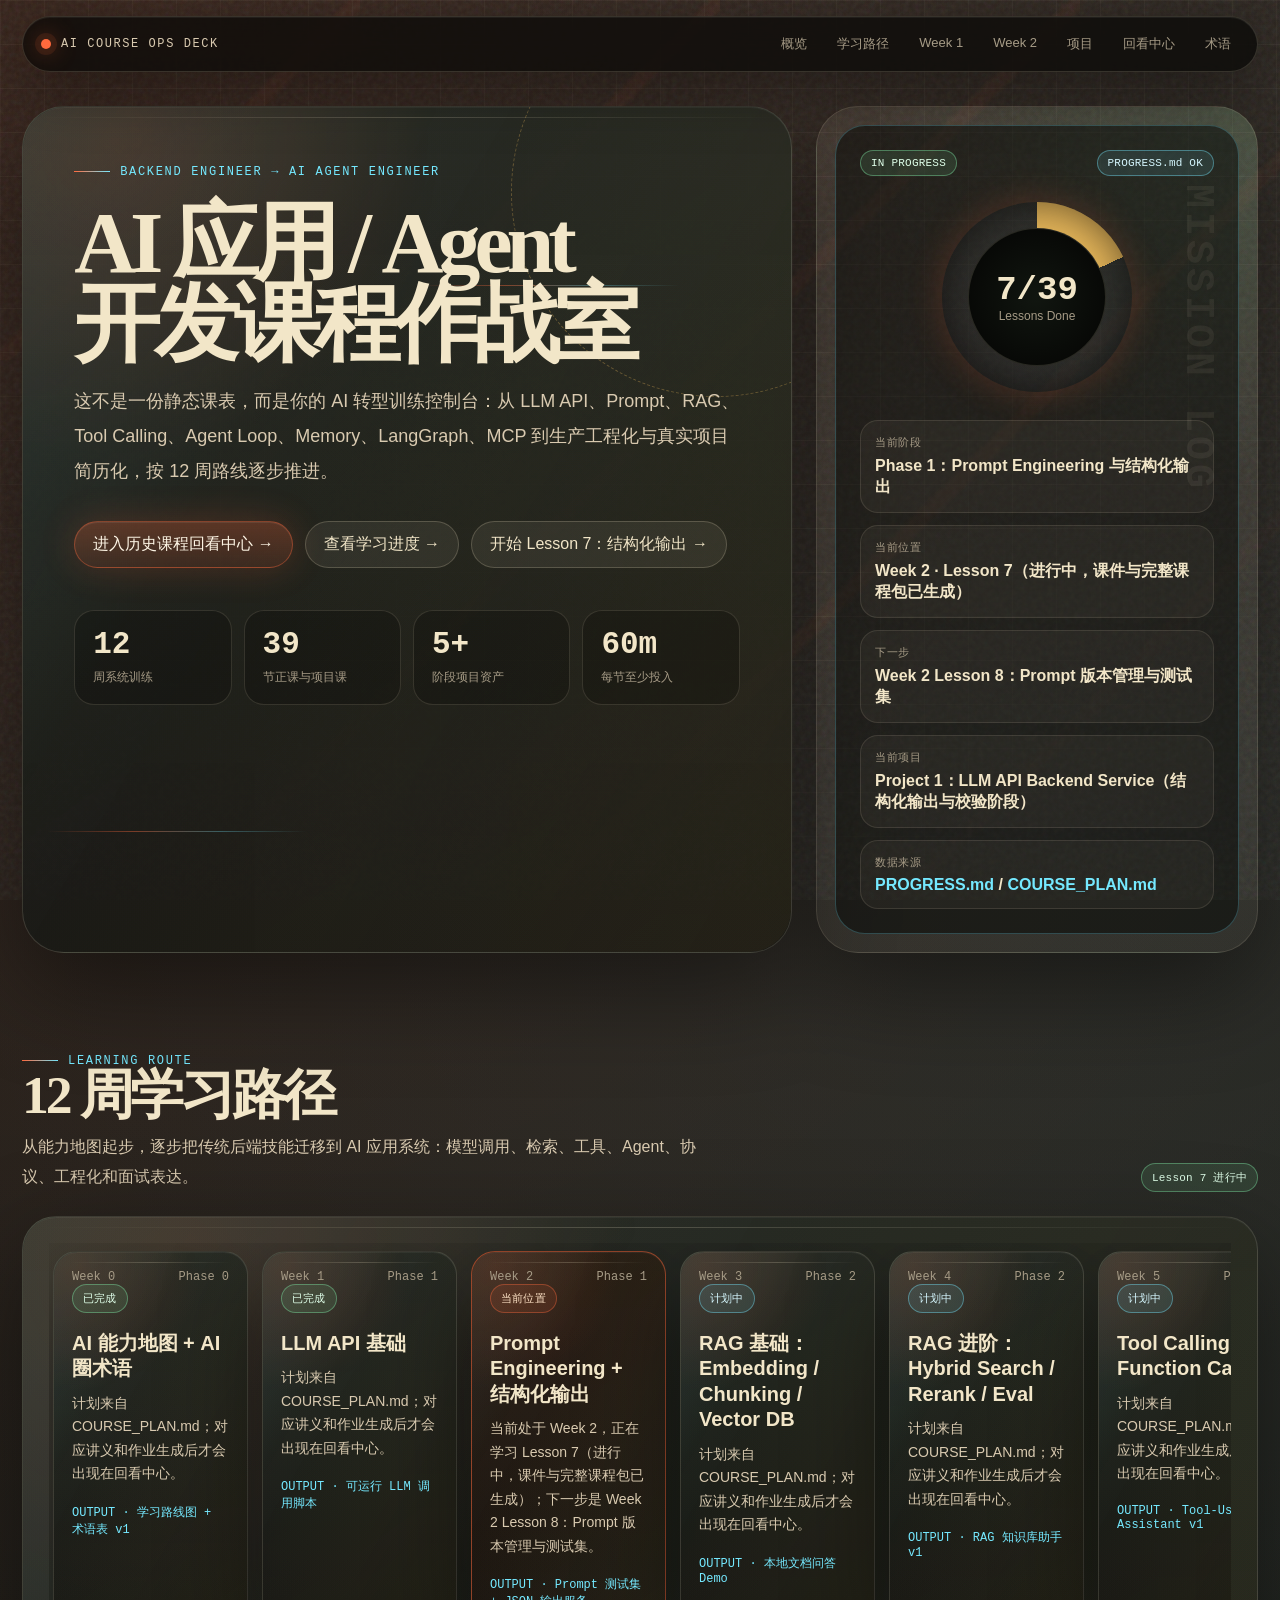
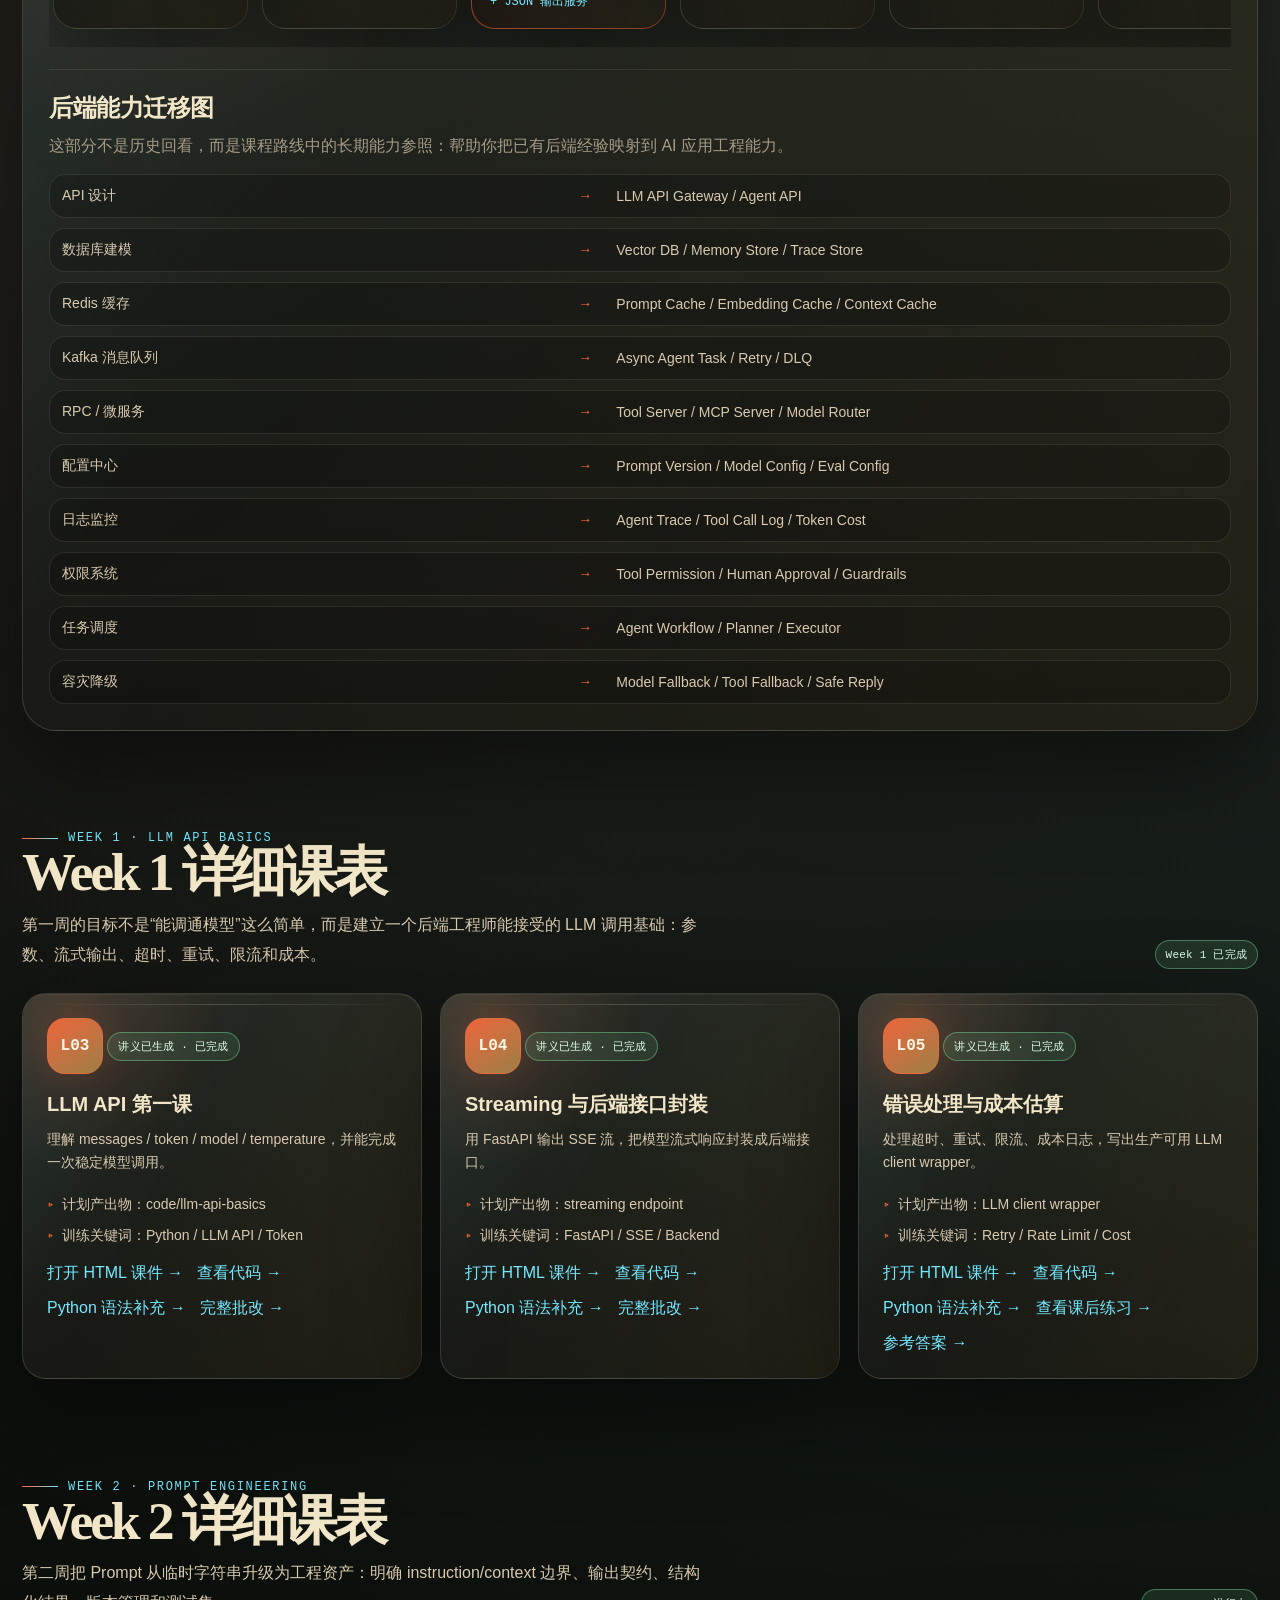
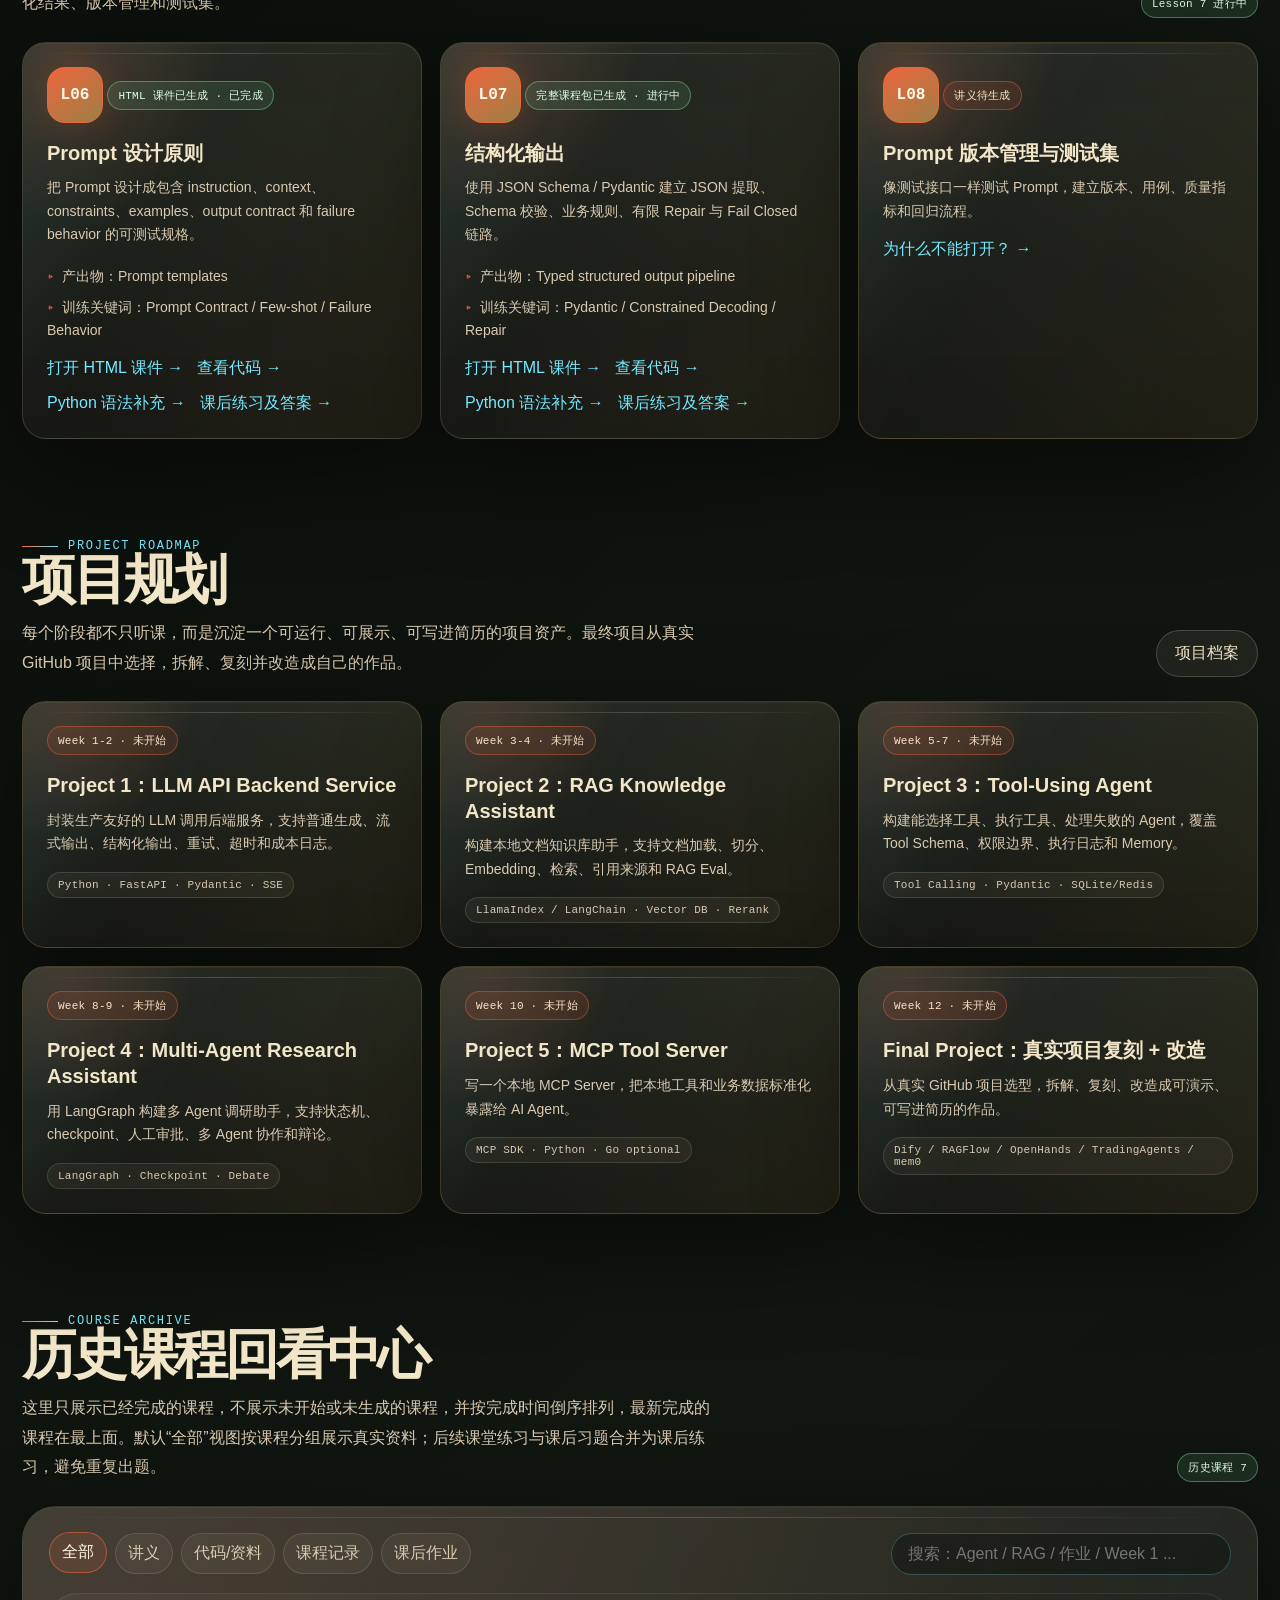
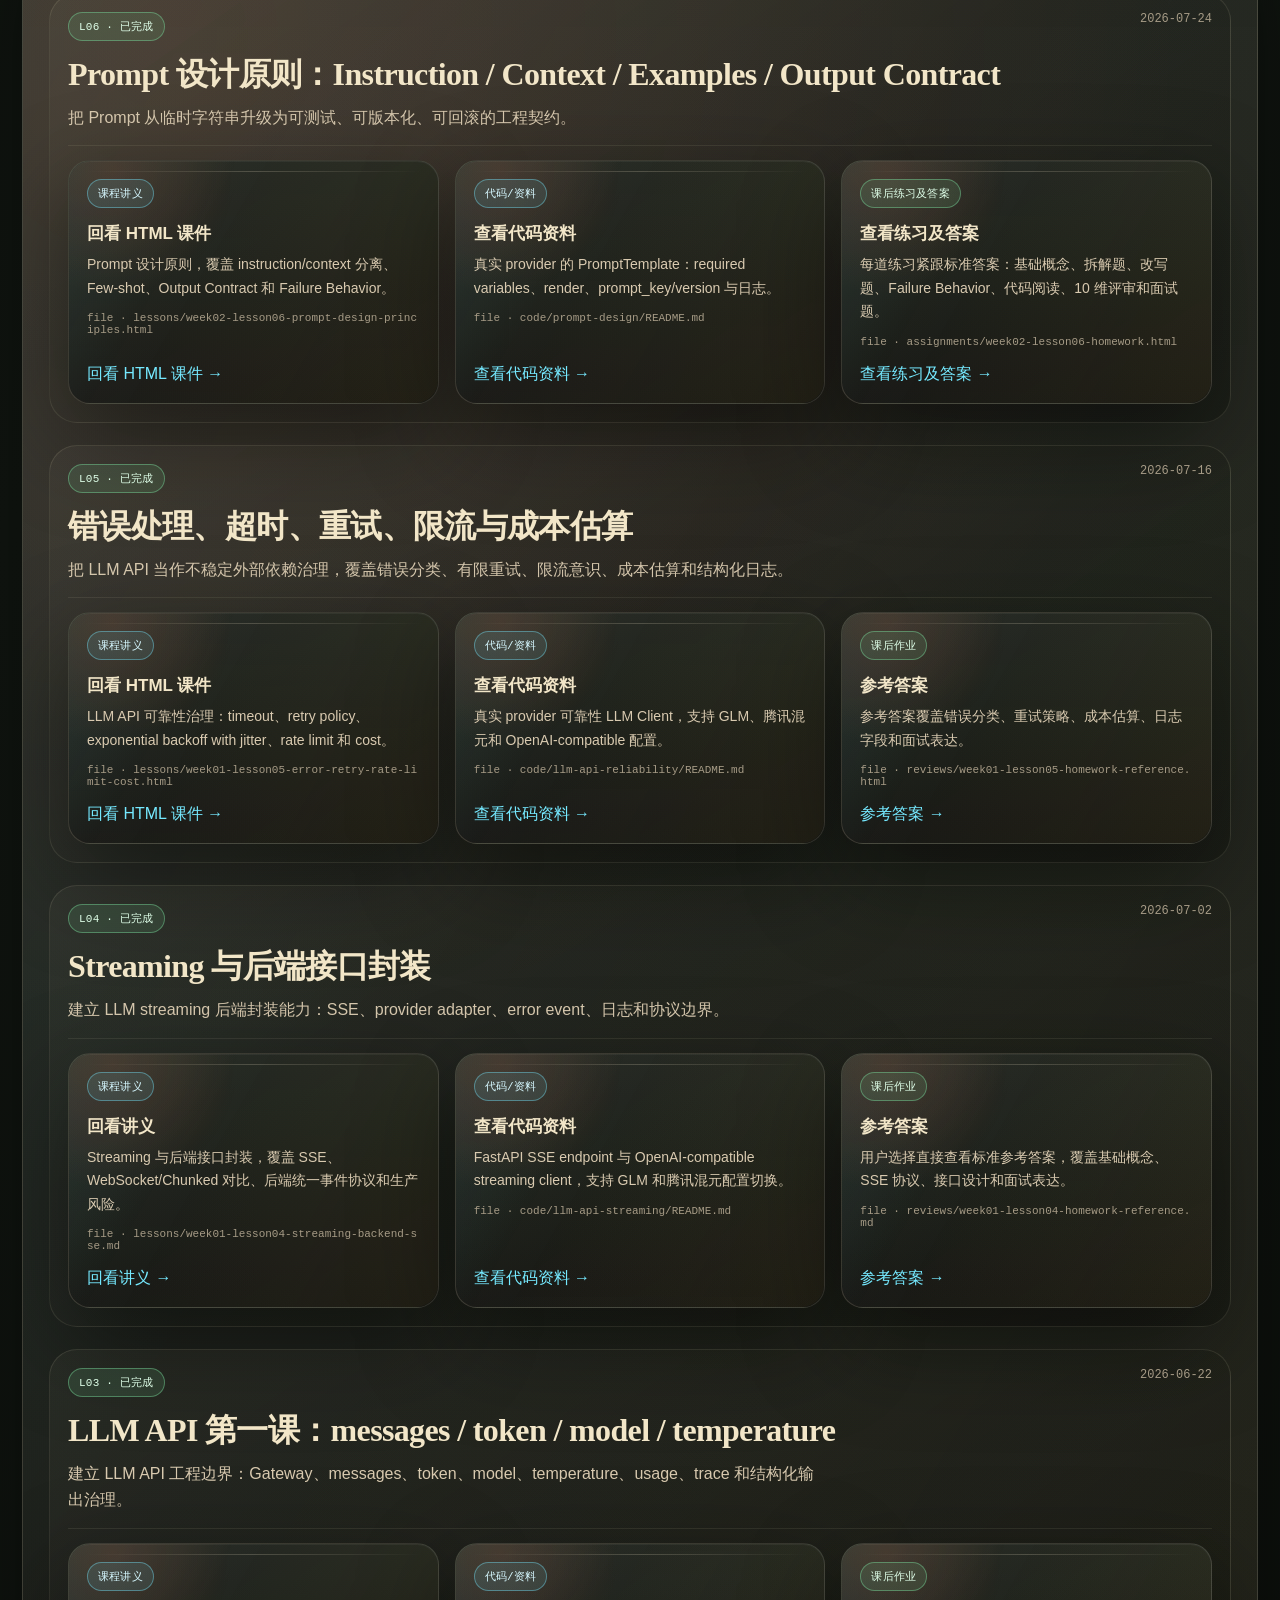
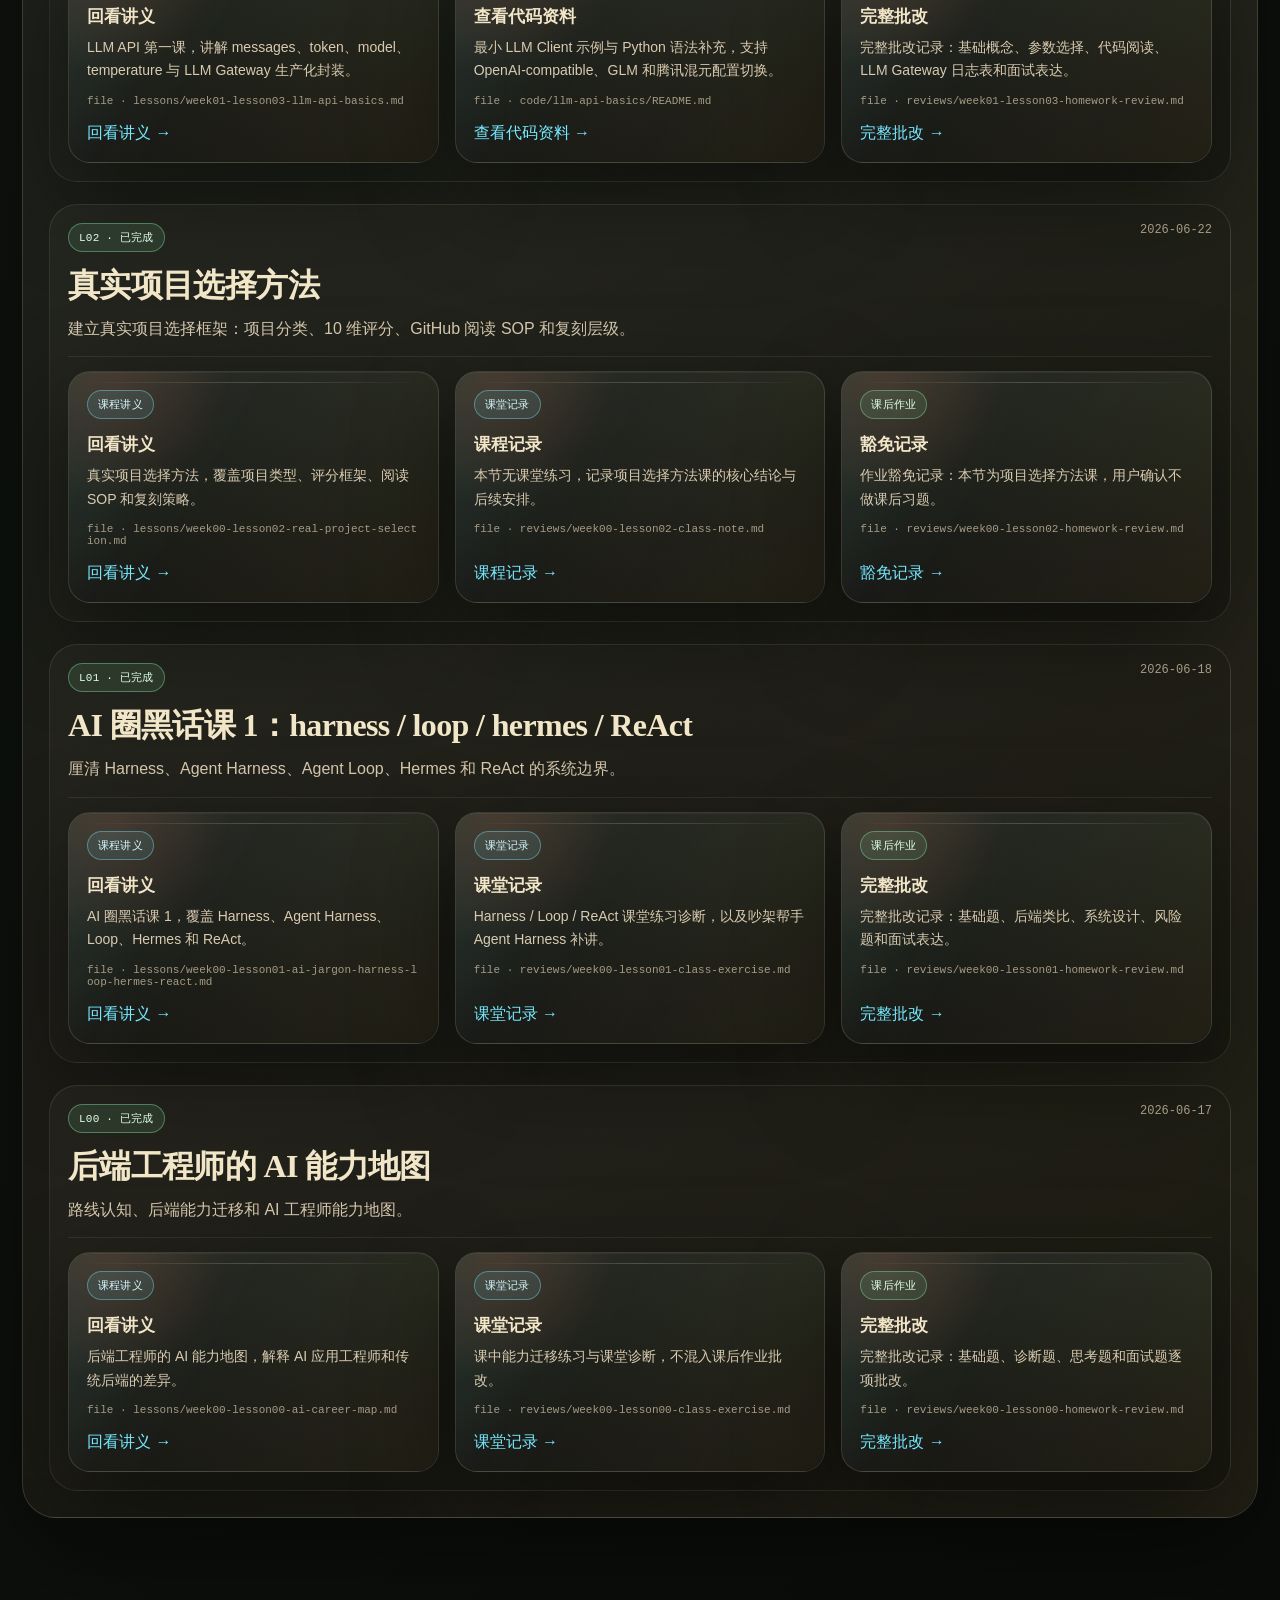
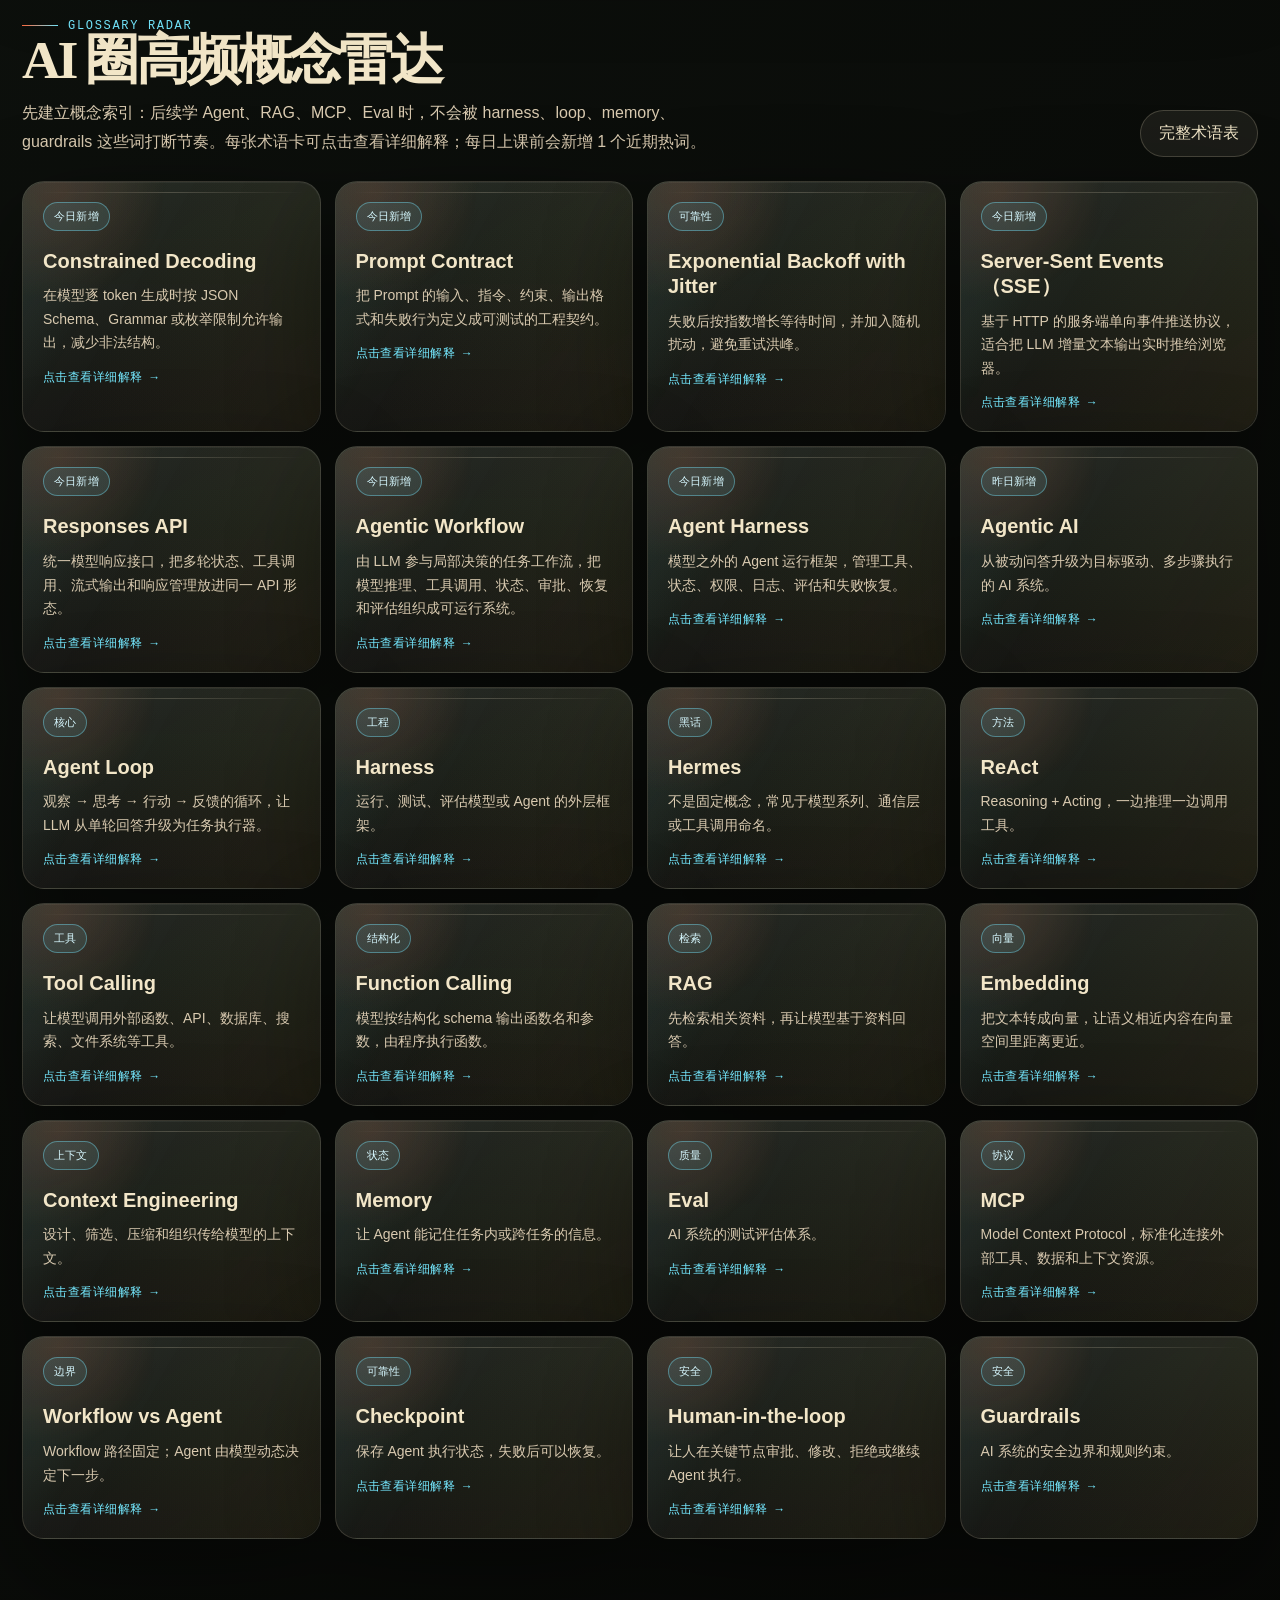
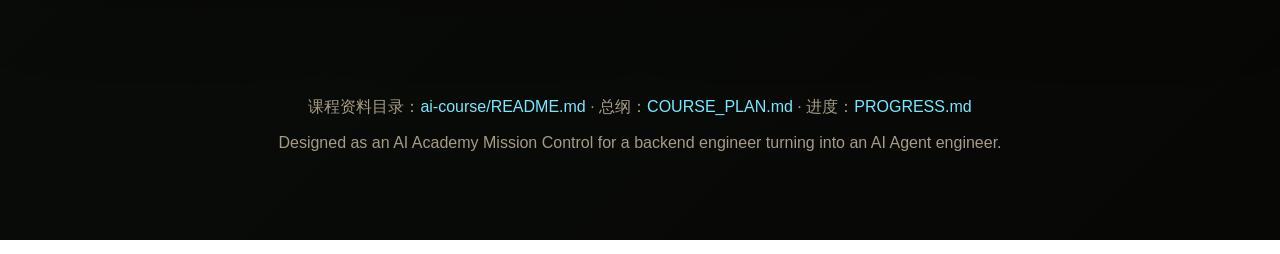
==== commit 02d24c14: "feat: publish lesson 7 structured output course" ====
--- a/course-showcase.html
+++ b/course-showcase.html
@@ -37,7 +37,7 @@
         <div class="hero-actions">
           <a class="btn" href="#archive">进入历史课程回看中心 →</a>
           <a class="btn secondary" href="reader.html?file=PROGRESS.md">查看学习进度 →</a>
-          <a class="btn secondary" href="lessons/week02-lesson06-prompt-design-principles.html">打开 Lesson 6 HTML 课件 →</a>
+          <a class="btn secondary" href="lessons/week02-lesson07-structured-output-json-schema-pydantic.html">开始 Lesson 7：结构化输出 →</a>
         </div>
         <div class="stat-strip" aria-label="课程关键指标">
           <div class="stat"><strong>12</strong><span>周系统训练</span></div>
@@ -53,17 +53,17 @@
             <span class="badge available" id="courseStatusBadge">IN PROGRESS</span>
             <span class="badge blue" id="sourceSyncBadge">同步自 PROGRESS.md</span>
           </div>
-            <div class="progress-ring" aria-label="当前课程总进度 6/39">
+            <div class="progress-ring" aria-label="当前课程总进度 7/39">
             <div class="progress-ring-inner">
-              <div><strong>6/39</strong><span>Lessons Done</span></div>
+              <div><strong>7/39</strong><span>Lessons Done</span></div>
             </div>
           </div>
 
           <div class="cockpit-list">
             <div class="cockpit-item"><label>当前阶段</label><b id="currentPhase">Phase 1：Prompt Engineering 与结构化输出</b></div>
-            <div class="cockpit-item"><label>当前位置</label><b><span id="currentWeek">Week 2</span> · <span id="currentLesson">Lesson 6（进行中）</span></b></div>
-            <div class="cockpit-item"><label>下一步</label><b id="nextLesson">Week 2 Lesson 7：结构化输出：JSON Schema / Pydantic</b></div>
-            <div class="cockpit-item"><label>当前项目</label><b id="currentProject">Project 1：LLM API Backend Service（Prompt 模板化阶段）</b></div>
+            <div class="cockpit-item"><label>当前位置</label><b><span id="currentWeek">Week 2</span> · <span id="currentLesson">Lesson 7（进行中）</span></b></div>
+            <div class="cockpit-item"><label>下一步</label><b id="nextLesson">Week 2 Lesson 8：Prompt 版本管理与测试集</b></div>
+            <div class="cockpit-item"><label>当前项目</label><b id="currentProject">Project 1：LLM API Backend Service（结构化输出与校验阶段）</b></div>
             <div class="cockpit-item"><label>数据来源</label><b><a href="reader.html?file=PROGRESS.md">PROGRESS.md</a> / <a href="reader.html?file=COURSE_PLAN.md">COURSE_PLAN.md</a></b></div>
           </div>
         </div>
@@ -78,7 +78,7 @@
             <h2 class="section-title">12 周学习路径</h2>
             <p class="section-copy">从能力地图起步，逐步把传统后端技能迁移到 AI 应用系统：模型调用、检索、工具、Agent、协议、工程化和面试表达。</p>
           </div>
-          <span class="badge available">Lesson 6 进行中</span>
+          <span class="badge available">Lesson 7 进行中</span>
         </div>
         <div class="panel">
           <div class="path-grid" id="pathGrid"></div>
@@ -109,12 +109,12 @@
             <h2 class="section-title">Week 2 详细课表</h2>
             <p class="section-copy">第二周把 Prompt 从临时字符串升级为工程资产：明确 instruction/context 边界、输出契约、结构化结果、版本管理和测试集。</p>
           </div>
-          <span class="badge available">Lesson 6 进行中</span>
+          <span class="badge available">Lesson 7 进行中</span>
         </div>
         <div class="grid-3">
           <article class="module-card">
             <div class="lesson-code">L06</div>
-            <span class="badge available">HTML 课件已生成 · 进行中</span>
+            <span class="badge available">HTML 课件已生成 · 已完成</span>
             <h3>Prompt 设计原则</h3>
             <p>把 Prompt 设计成包含 instruction、context、constraints、examples、output contract 和 failure behavior 的可测试规格。</p>
             <ul class="outcome-list">
@@ -125,15 +125,24 @@
               <a class="text-link" href="lessons/week02-lesson06-prompt-design-principles.html">打开 HTML 课件 →</a>
               <a class="text-link" href="reader.html?file=code%2Fprompt-design%2FREADME.md">查看代码 →</a>
               <a class="text-link" href="reader.html?file=code%2Fprompt-design%2FPYTHON_NOTES.md">Python 语法补充 →</a>
-              <a class="text-link" href="assignments/week02-lesson06-homework.html">查看课后练习 →</a>
+              <a class="text-link" href="assignments/week02-lesson06-homework.html">课后练习及答案 →</a>
             </div>
           </article>
-          <article class="module-card unavailable">
+          <article class="module-card">
             <div class="lesson-code">L07</div>
-            <span class="badge locked">讲义待生成</span>
+            <span class="badge available">完整课程包已生成 · 进行中</span>
             <h3>结构化输出</h3>
-            <p>使用 JSON Schema / Pydantic 让模型结果进入可解析、可验证的后端链路。</p>
-            <button class="text-link unavailable-trigger" type="button" data-message="L07 的课程文件还没有生成，正式进入课程后再关联真实讲义、代码和作业。">为什么不能打开？ →</button>
+            <p>使用 JSON Schema / Pydantic 建立 JSON 提取、Schema 校验、业务规则、有限 Repair 与 Fail Closed 链路。</p>
+            <ul class="outcome-list">
+              <li>产出物：Typed structured output pipeline</li>
+              <li>训练关键词：Pydantic / Constrained Decoding / Repair</li>
+            </ul>
+            <div class="module-actions">
+              <a class="text-link" href="lessons/week02-lesson07-structured-output-json-schema-pydantic.html">打开 HTML 课件 →</a>
+              <a class="text-link" href="reader.html?file=code%2Fstructured-output%2FREADME.md">查看代码 →</a>
+              <a class="text-link" href="reader.html?file=code%2Fstructured-output%2FPYTHON_NOTES.md">Python 语法补充 →</a>
+              <a class="text-link" href="assignments/week02-lesson07-homework.html">课后练习及答案 →</a>
+            </div>
           </article>
           <article class="module-card unavailable">
             <div class="lesson-code">L08</div>
@@ -164,7 +173,7 @@
             <h2 class="section-title">历史课程回看中心</h2>
             <p class="section-copy">这里只展示已经完成的课程，不展示未开始或未生成的课程，并按完成时间倒序排列，最新完成的课程在最上面。默认“全部”视图按课程分组展示真实资料；后续课堂练习与课后习题合并为课后练习，避免重复出题。</p>
           </div>
-          <span class="badge available" id="historyCountBadge">历史课程 6</span>
+          <span class="badge available" id="historyCountBadge">历史课程 7</span>
         </div>
         <div class="panel">
           <div class="archive-toolbar">
@@ -211,11 +220,11 @@
     const courseState = {
       currentPhase: "Phase 1：Prompt Engineering 与结构化输出",
       currentWeek: "Week 2",
-      currentLesson: "Lesson 6（进行中）",
+      currentLesson: "Lesson 7（进行中，课件与完整课程包已生成）",
       totalLessons: 39,
-      completedLessons: 6,
-      currentProject: "Project 1：LLM API Backend Service（Prompt 模板化阶段）",
-      nextLesson: "Week 2 Lesson 7：结构化输出：JSON Schema / Pydantic",
+      completedLessons: 7,
+      currentProject: "Project 1：LLM API Backend Service（结构化输出与校验阶段）",
+      nextLesson: "Week 2 Lesson 8：Prompt 版本管理与测试集",
       started: true,
       completedLessonRows: [
         { done: true, code: "L00", title: "后端工程师的 AI 能力地图" },
@@ -223,7 +232,8 @@
         { done: true, code: "L02", title: "真实项目选择方法" },
         { done: true, code: "L03", title: "LLM API 第一课" },
         { done: true, code: "L04", title: "Streaming 与后端接口封装" },
-        { done: true, code: "L05", title: "错误处理、超时、重试、限流与成本估算" }
+        { done: true, code: "L05", title: "错误处理、超时、重试、限流与成本估算" },
+        { done: true, code: "L06", title: "Prompt 设计原则" }
       ]
     };
 
@@ -334,9 +344,21 @@
             { type: "code", status: "done", title: "代码/资料", desc: "真实 provider 可靠性 LLM Client，支持 GLM、腾讯混元和 OpenAI-compatible 配置。", href: "code/llm-api-reliability/README.md", label: "查看代码资料" },
             { type: "assignment", status: "done", title: "课后作业", desc: "参考答案覆盖错误分类、重试策略、成本估算、日志字段和面试表达。", href: "reviews/week01-lesson05-homework-reference.html", label: "参考答案" }
           ]
+        },
+        {
+          code: "L06",
+          title: "Prompt 设计原则：Instruction / Context / Examples / Output Contract",
+          date: "2026-07-24",
+          summary: "把 Prompt 从临时字符串升级为可测试、可版本化、可回滚的工程契约。",
+          resources: [
+            { type: "lesson", status: "done", title: "课程讲义", desc: "Prompt 设计原则，覆盖 instruction/context 分离、Few-shot、Output Contract 和 Failure Behavior。", href: "lessons/week02-lesson06-prompt-design-principles.html", label: "回看 HTML 课件" },
+            { type: "code", status: "done", title: "代码/资料", desc: "真实 provider 的 PromptTemplate：required variables、render、prompt_key/version 与日志。", href: "code/prompt-design/README.md", label: "查看代码资料" },
+            { type: "assignment", status: "done", title: "课后练习及答案", desc: "每道练习紧跟标准答案：基础概念、拆解题、改写题、Failure Behavior、代码阅读、10 维评审和面试题。", href: "assignments/week02-lesson06-homework.html", label: "查看练习及答案" }
+          ]
         }
       ],
       terms: [
+        { title: "Constrained Decoding", tag: "今日新增", desc: "在模型逐 token 生成时按 JSON Schema、Grammar 或枚举限制允许输出，减少非法结构。", detail: "Constrained Decoding 发生在生成阶段，可限制语法、字段和枚举；它能降低格式失败与 repair rate，但不能保证事实正确、跨字段一致、权限合规或 Schema 设计本身正确。", backend: "不要把它等同 Pydantic。更准确的边界是：Constrained Decoding 在 Provider 生成端限制输出，Pydantic 在应用接收端再次验证，业务规则再检查跨字段和权限。", interview: "我会用 constrained decoding 提高生成阶段的 Schema 合规率，同时保留 Pydantic 接收校验和业务规则；生成约束、接收校验、业务校验互补而不互相替代。" },
         { title: "Prompt Contract", tag: "今日新增", desc: "把 Prompt 的输入、指令、约束、输出格式和失败行为定义成可测试的工程契约。", detail: "Prompt Contract 通常包含 prompt_key、prompt_version、required variables、instruction、context boundary、constraints、output contract 和 failure behavior。它让 Prompt 从散落字符串升级为可版本化、可验收、可回归的业务资产。", backend: "类似接口契约：调用方必须提供明确输入，返回结果必须满足约定结构，信息不足时也有定义好的失败行为。", interview: "我会把 Prompt 当作可版本化、可测试的业务契约，通过 Prompt Builder 渲染，记录 key/version，并用固定测试集回归，而不是凭感觉修改字符串。" },
         { title: "Exponential Backoff with Jitter", tag: "可靠性", desc: "失败后按指数增长等待时间，并加入随机扰动，避免重试洪峰。", detail: "在 LLM API 中，timeout、429、5xx 等短暂性错误可以有限重试，但 API key 错误、参数错误、余额不足、上下文超限不应原样重试。指数退避让等待时间逐次变长，jitter 用随机扰动打散大量请求的同时重试。", backend: "类似下游 RPC 调用失败后的有限退避重试策略，但要特别注意失败请求也可能消耗 provider 的 rate limit。", interview: "我会在 LLM Gateway 对可恢复错误使用有限次数的 exponential backoff with jitter，并记录 attempt、error_type、http_status 和 latency，避免无脑重试造成雪崩。" },
         { title: "Server-Sent Events（SSE）", tag: "今日新增", desc: "基于 HTTP 的服务端单向事件推送协议，适合把 LLM 增量文本输出实时推给浏览器。", detail: "SSE 用 text/event-stream 返回事件流，常见事件包括 meta、delta、done、error。它改善的是首 token 可见时间和用户感知延迟，不一定减少完整生成总耗时。", backend: "不强行类比消息队列。它更像浏览器友好的流式响应协议：客户端发起请求，服务端持续推送事件，后端负责统一事件格式、错误处理和日志。", interview: "LLM streaming 接口可以用 SSE 封装，后端把供应商增量输出转换为统一的 meta/delta/done/error 事件，让前端不依赖具体 provider 协议。" },
@@ -509,6 +531,13 @@
           homework: "assignments/week01-lesson05-homework.html",
           reference: "reviews/week01-lesson05-homework-reference.html",
           badge: "已完成"
+        },
+        L06: {
+          lesson: "lessons/week02-lesson06-prompt-design-principles.html",
+          code: "code/prompt-design/README.md",
+          notes: "code/prompt-design/PYTHON_NOTES.md",
+          homework: "assignments/week02-lesson06-homework.html",
+          badge: "已完成"
         }
       };
       weekOneGrid.innerHTML = courseData.weekOne.map(item => {
@@ -529,7 +558,7 @@
                 <a class="text-link" href="${escapeHtml(resourceHref(generated.lesson))}">打开 HTML 课件 →</a>
                 <a class="text-link" href="${escapeHtml(markdownHref(generated.code))}">查看代码 →</a>
                 <a class="text-link" href="${escapeHtml(markdownHref(generated.notes))}">Python 语法补充 →</a>
-                <a class="text-link" href="${escapeHtml(resourceHref(generated.homework))}">${item.code === "L03" || item.code === "L04" ? "完整批改" : "查看课后练习"} →</a>
+                <a class="text-link" href="${escapeHtml(resourceHref(generated.homework))}">${item.code === "L03" || item.code === "L04" ? "完整批改" : item.code === "L06" ? "课后练习及答案" : "查看课后练习"} →</a>
                 ${generated.reference ? `<a class="text-link" href="${escapeHtml(resourceHref(generated.reference))}">参考答案 →</a>` : ""}
               </div>
             ` : `
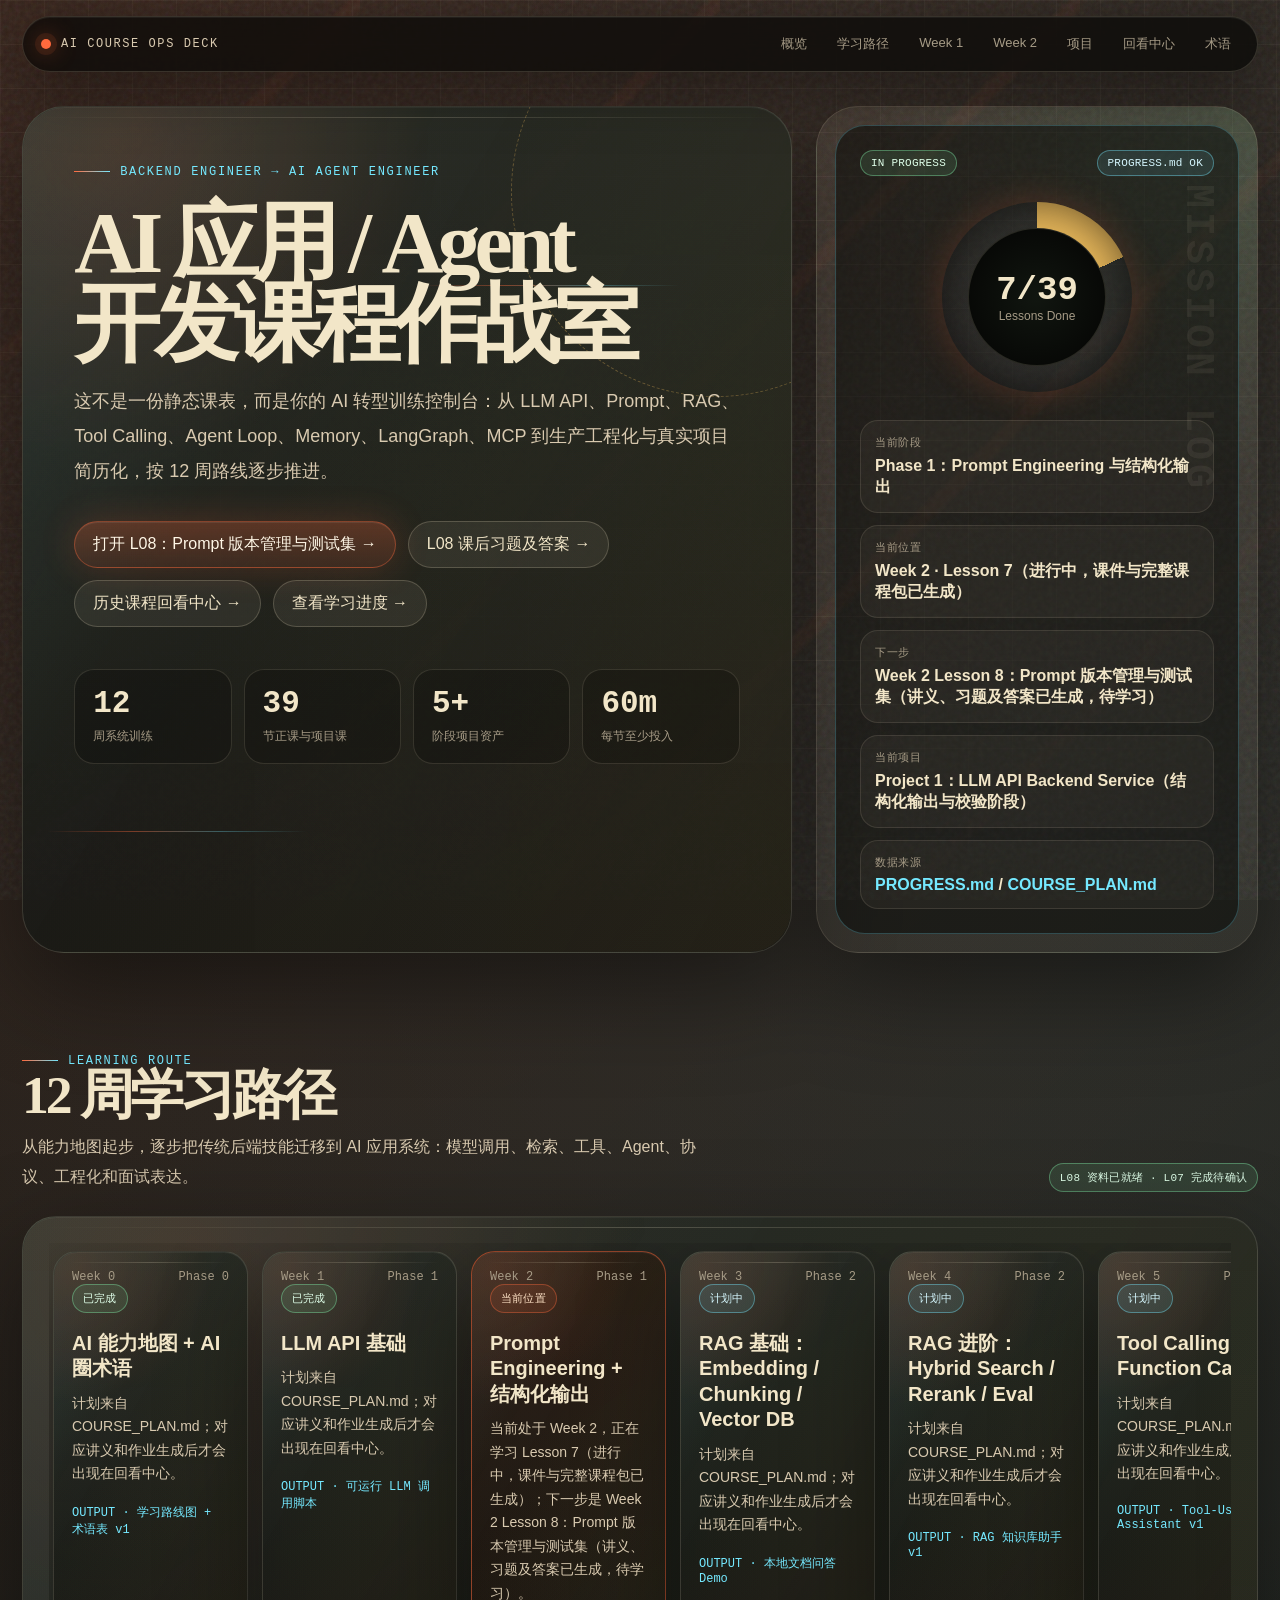
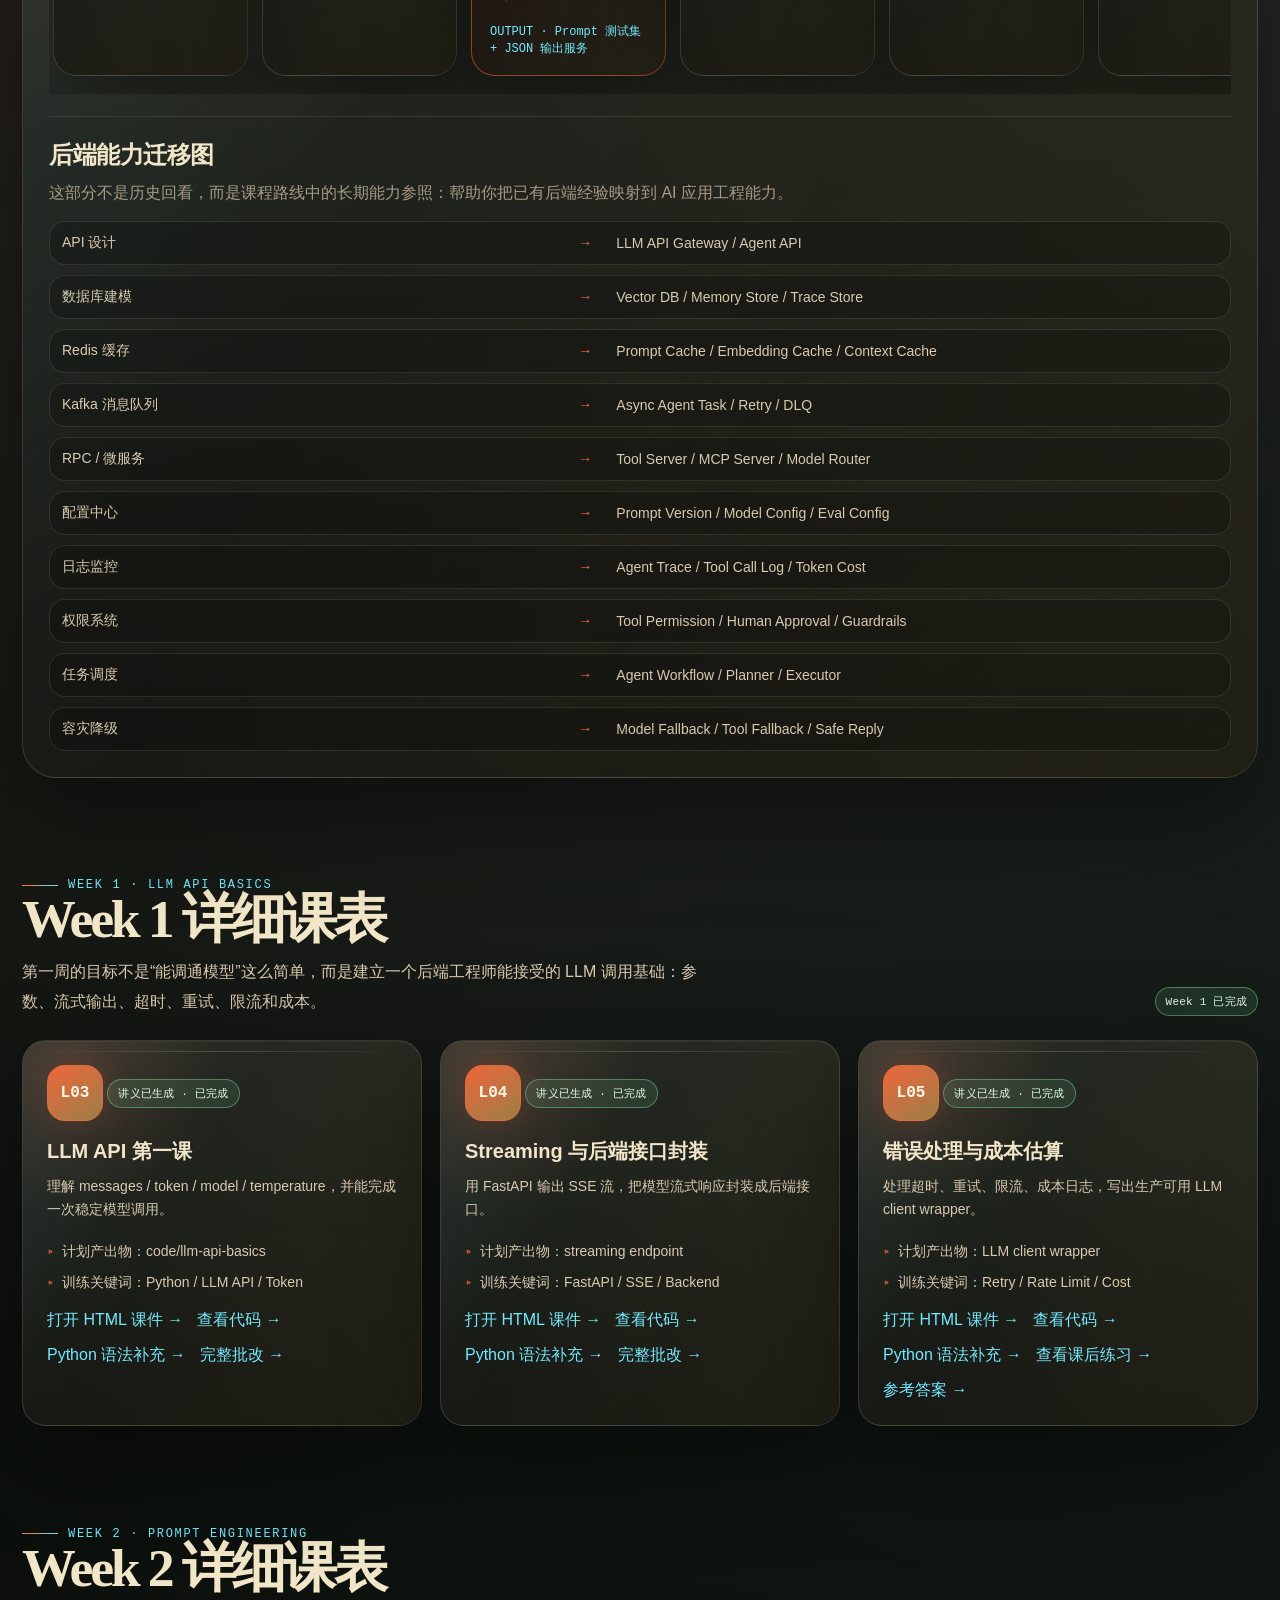
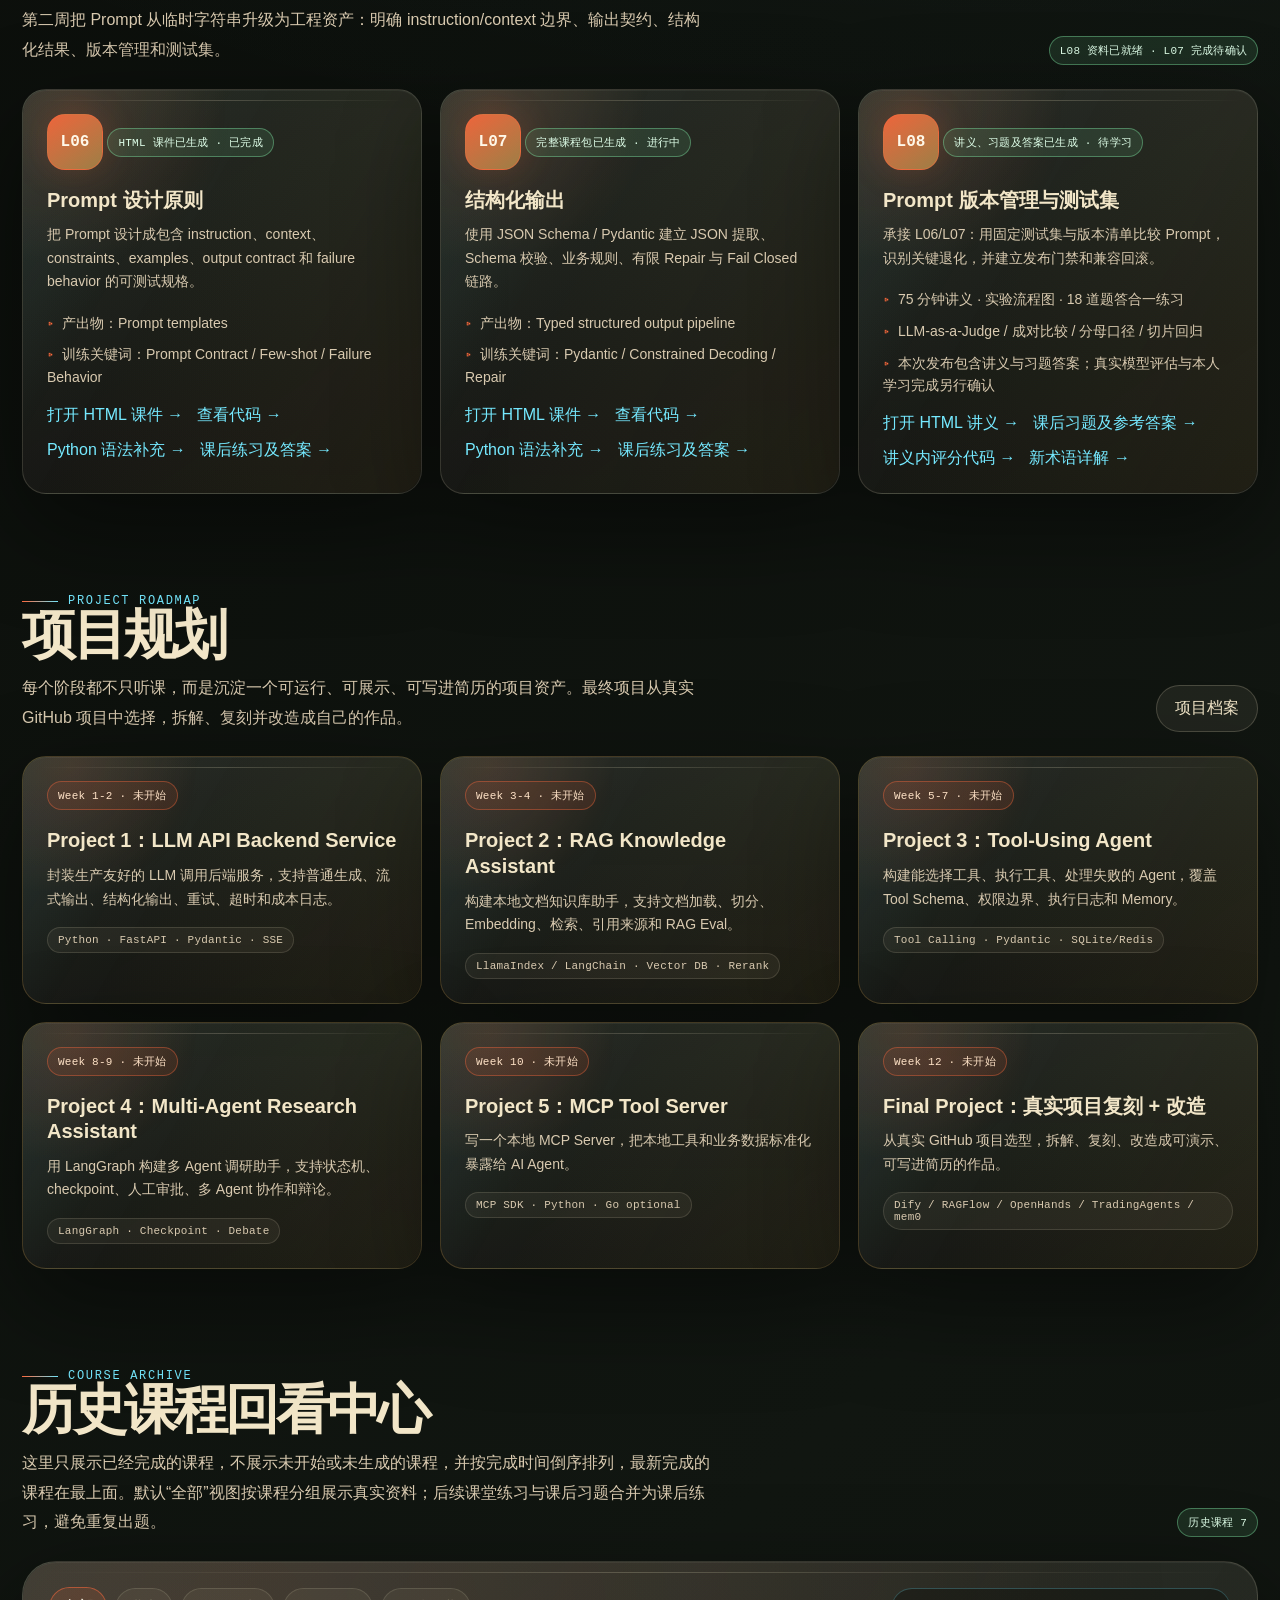
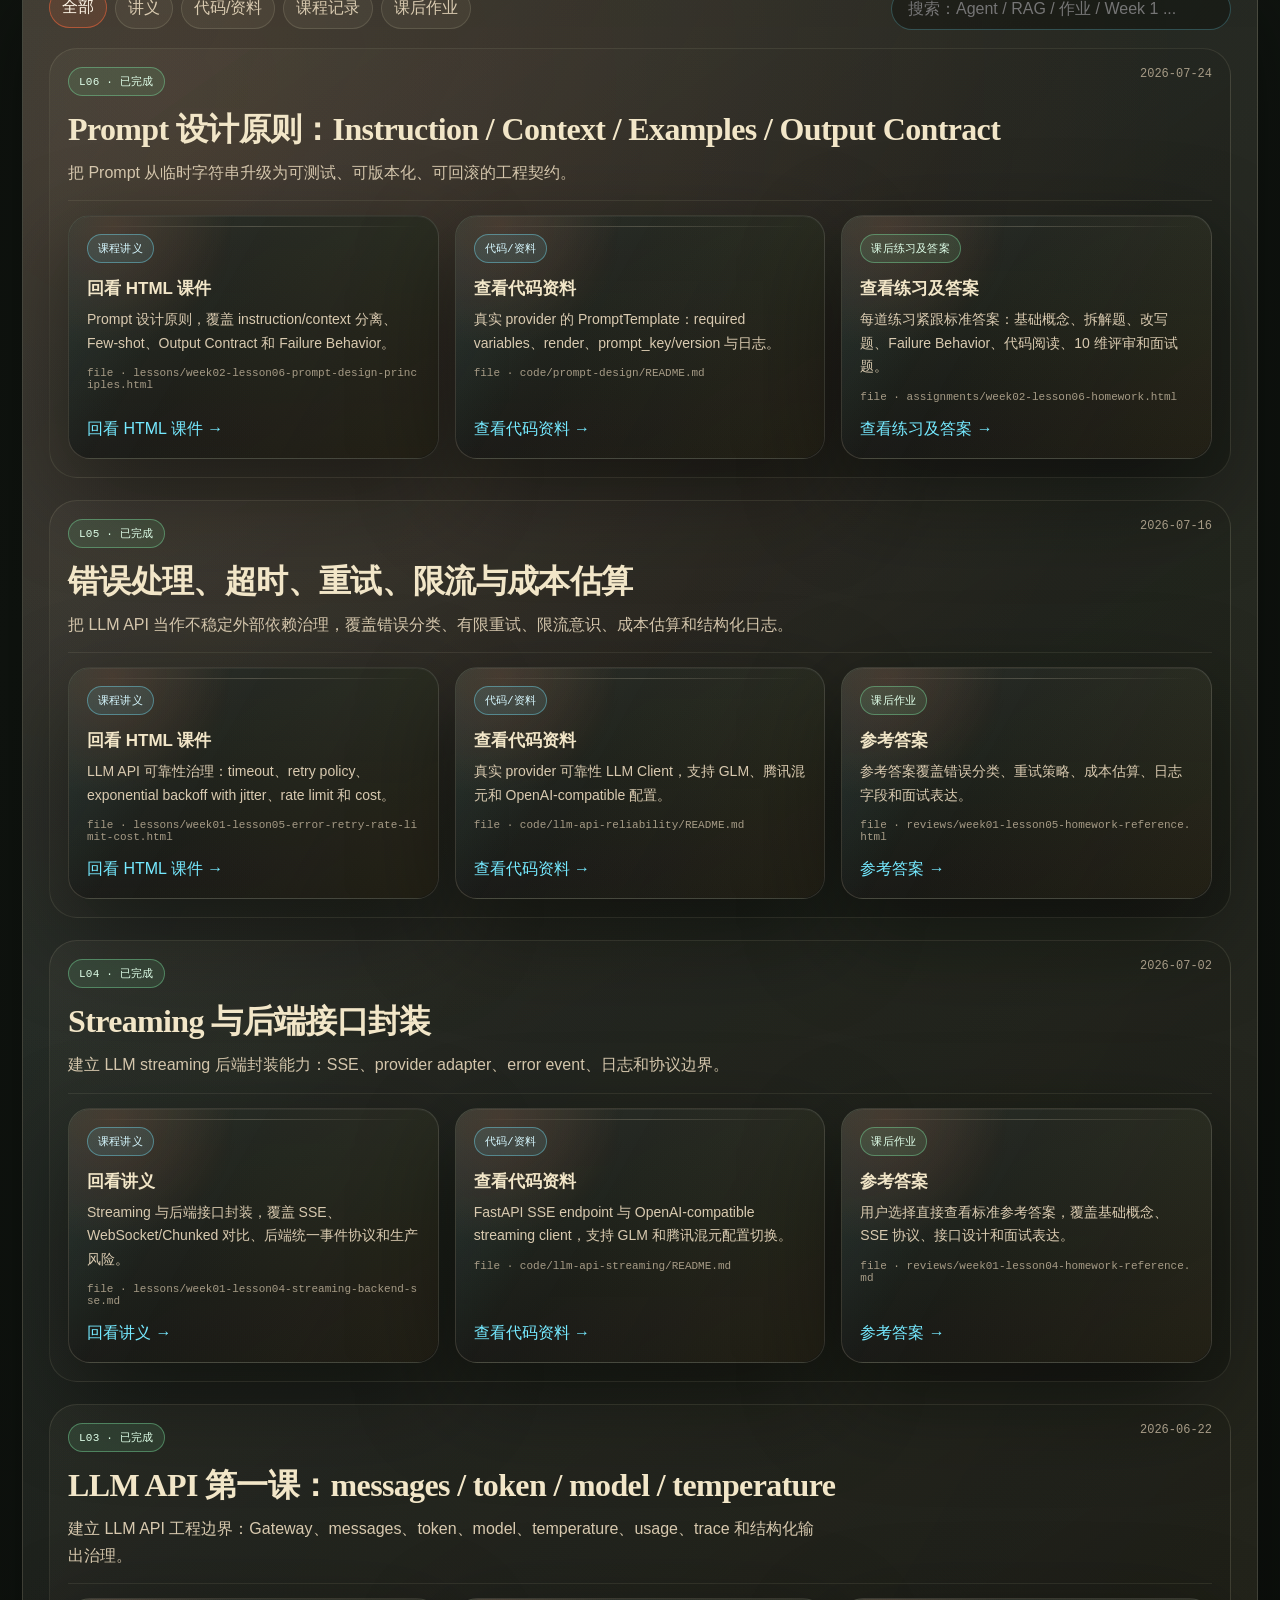
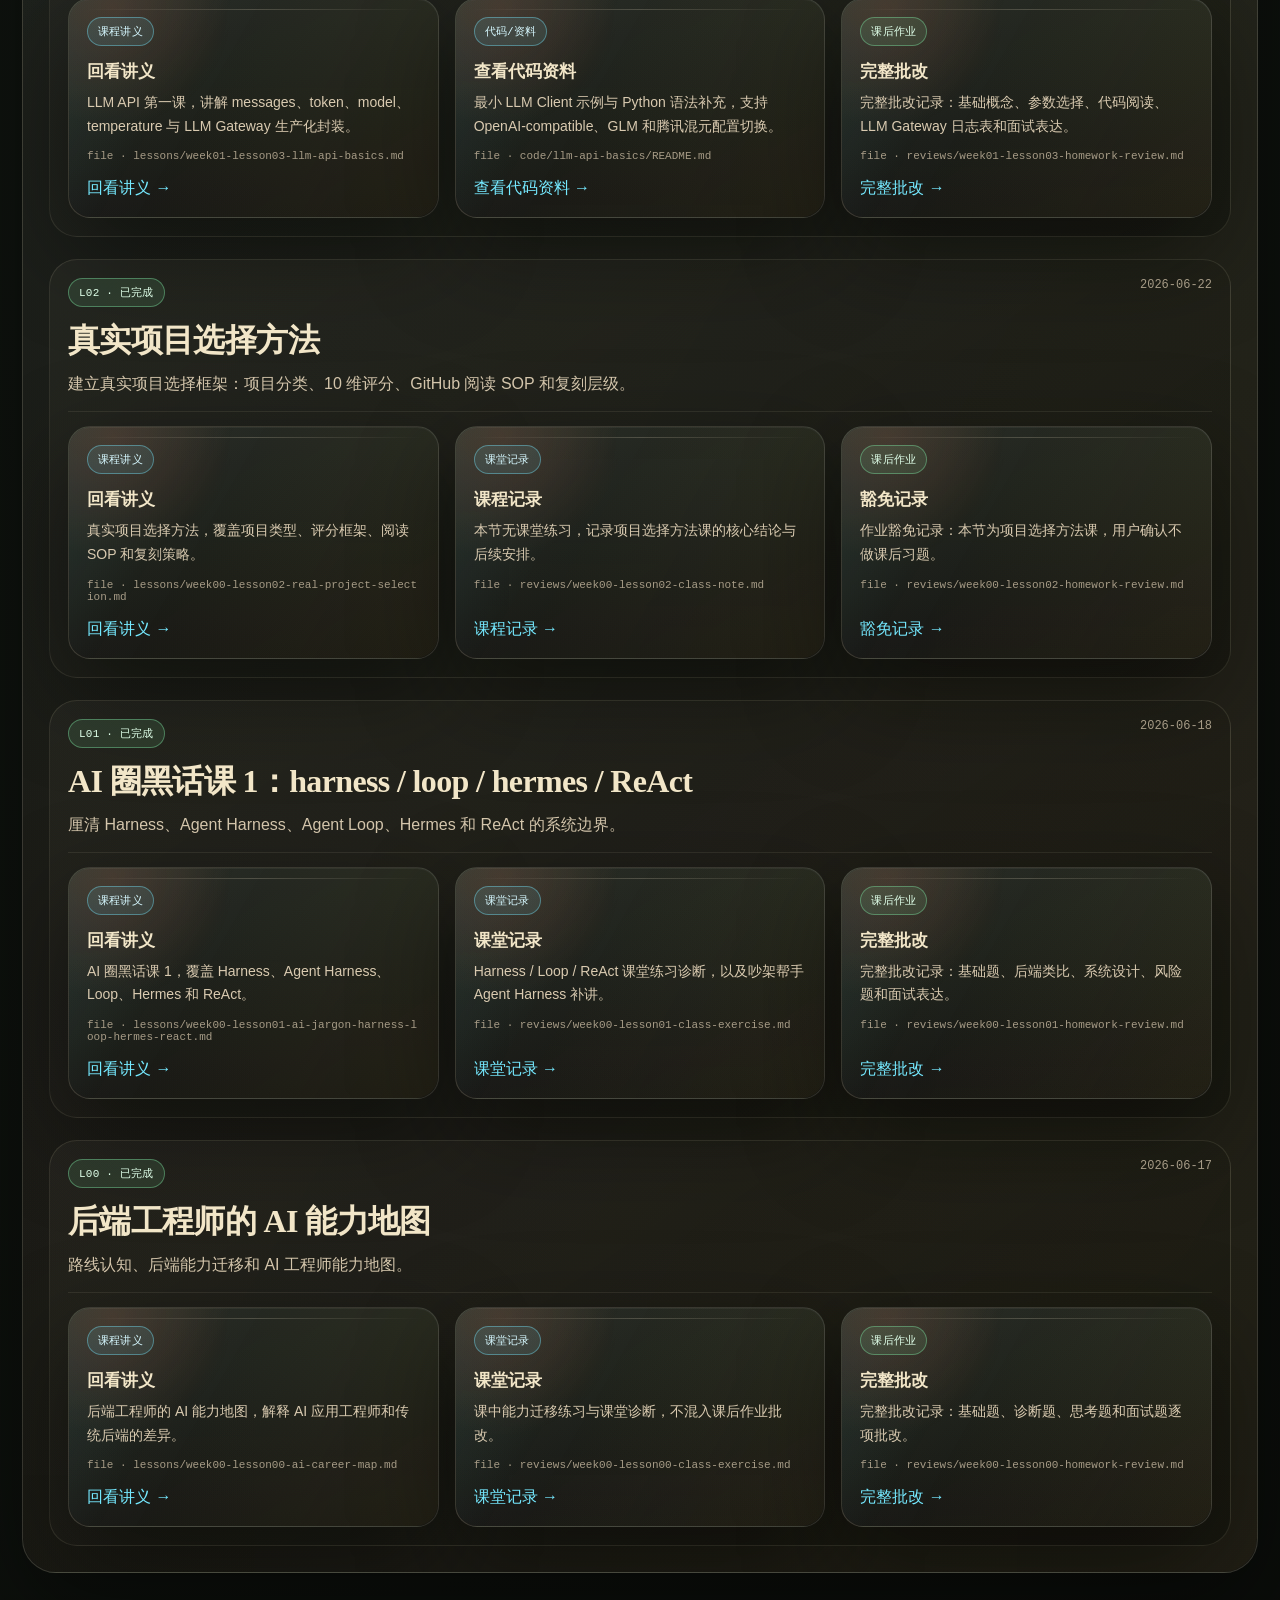
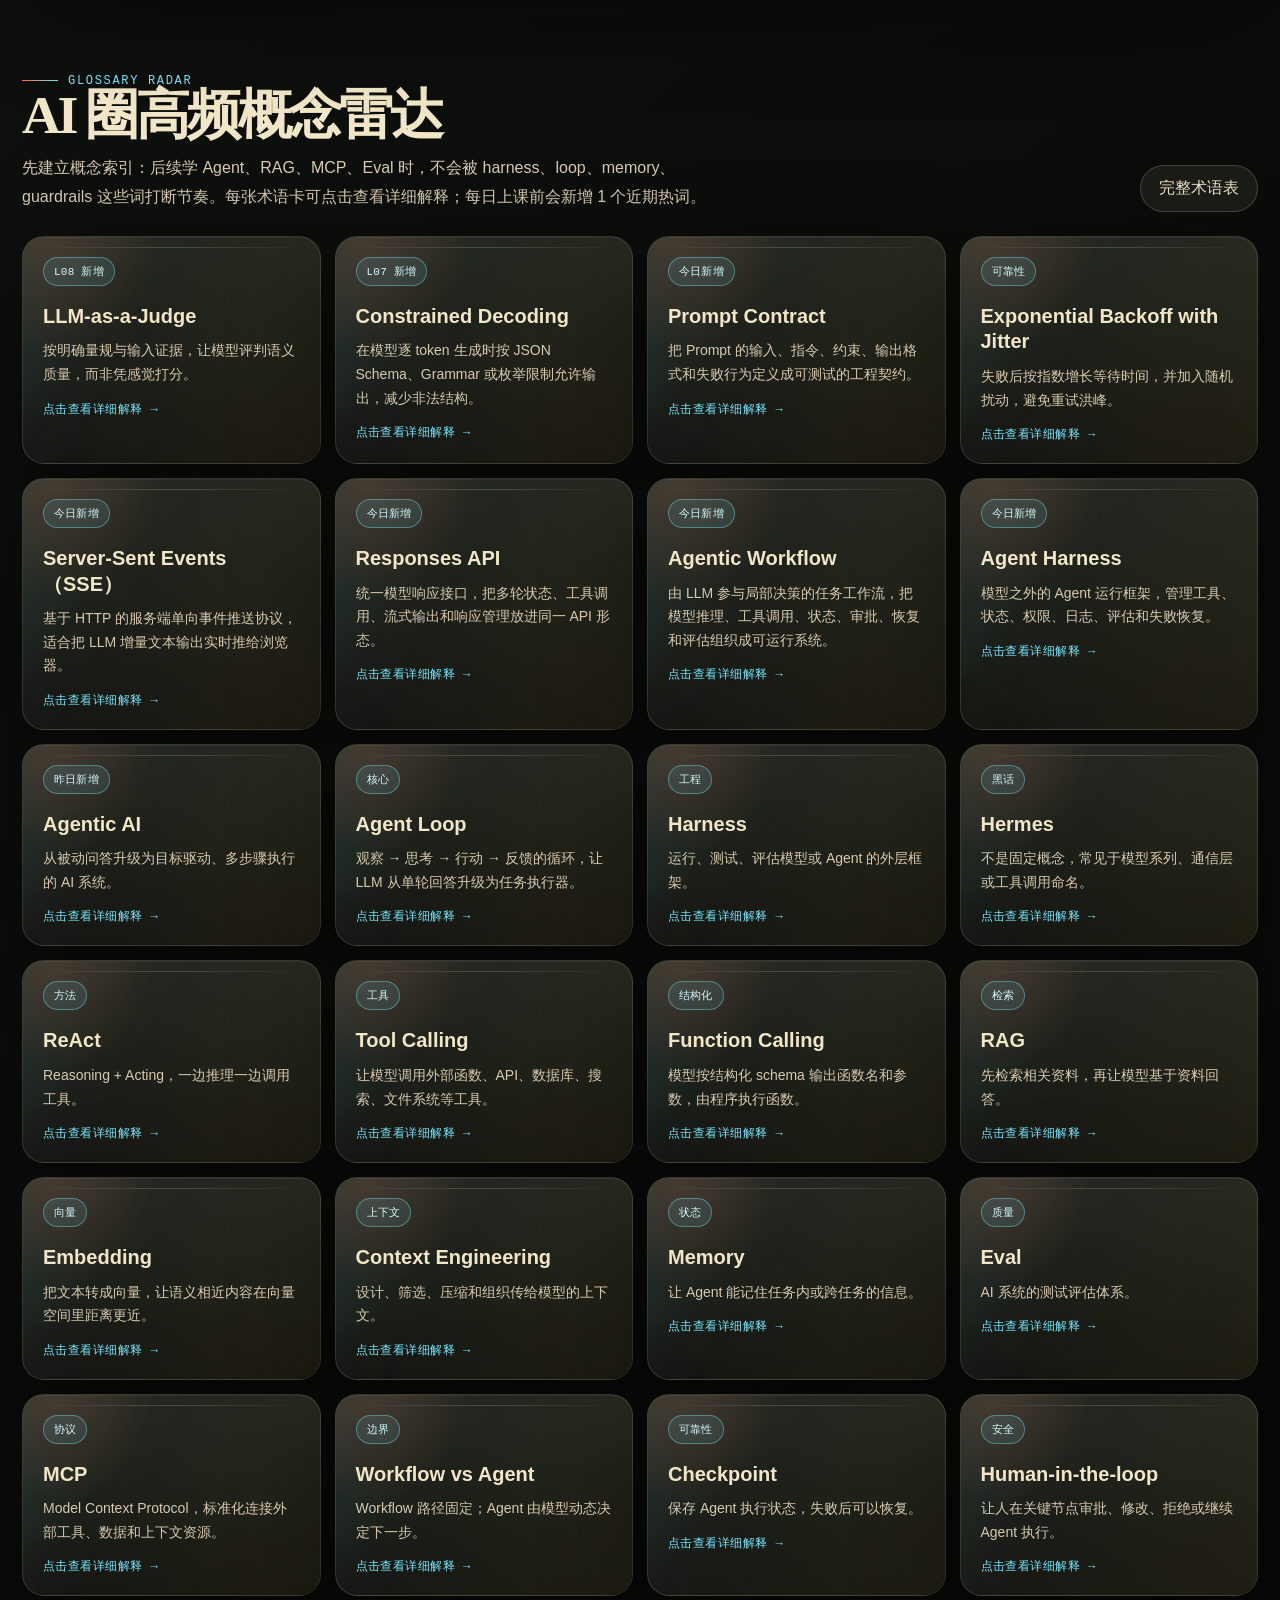
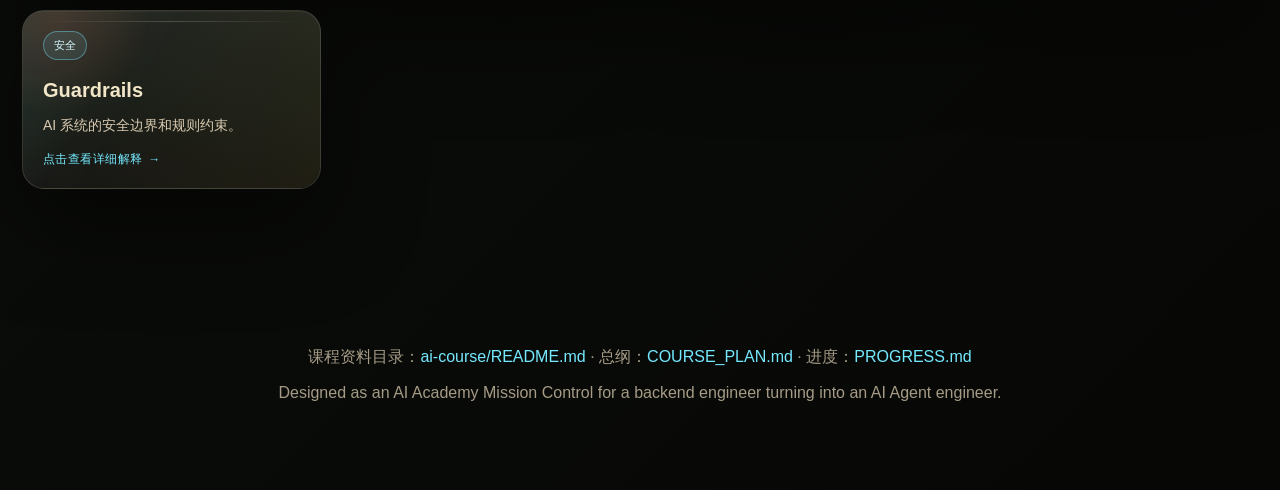
==== commit 3571e2e9: "feat: publish lesson 8 prompt versioning and evaluation" ====
--- a/course-showcase.html
+++ b/course-showcase.html
@@ -35,9 +35,10 @@
           这不是一份静态课表，而是你的 AI 转型训练控制台：从 LLM API、Prompt、RAG、Tool Calling、Agent Loop、Memory、LangGraph、MCP 到生产工程化与真实项目简历化，按 12 周路线逐步推进。
         </p>
         <div class="hero-actions">
-          <a class="btn" href="#archive">进入历史课程回看中心 →</a>
+          <a class="btn" href="lessons/week02-lesson08-prompt-versioning-evaluation.html">打开 L08：Prompt 版本管理与测试集 →</a>
+          <a class="btn secondary" href="assignments/week02-lesson08-homework.html">L08 课后习题及答案 →</a>
+          <a class="btn secondary" href="#archive">历史课程回看中心 →</a>
           <a class="btn secondary" href="reader.html?file=PROGRESS.md">查看学习进度 →</a>
-          <a class="btn secondary" href="lessons/week02-lesson07-structured-output-json-schema-pydantic.html">开始 Lesson 7：结构化输出 →</a>
         </div>
         <div class="stat-strip" aria-label="课程关键指标">
           <div class="stat"><strong>12</strong><span>周系统训练</span></div>
@@ -62,7 +63,7 @@
           <div class="cockpit-list">
             <div class="cockpit-item"><label>当前阶段</label><b id="currentPhase">Phase 1：Prompt Engineering 与结构化输出</b></div>
             <div class="cockpit-item"><label>当前位置</label><b><span id="currentWeek">Week 2</span> · <span id="currentLesson">Lesson 7（进行中）</span></b></div>
-            <div class="cockpit-item"><label>下一步</label><b id="nextLesson">Week 2 Lesson 8：Prompt 版本管理与测试集</b></div>
+            <div class="cockpit-item"><label>下一步</label><b id="nextLesson">Week 2 Lesson 8：Prompt 版本管理与测试集（资料已生成，待学习）</b></div>
             <div class="cockpit-item"><label>当前项目</label><b id="currentProject">Project 1：LLM API Backend Service（结构化输出与校验阶段）</b></div>
             <div class="cockpit-item"><label>数据来源</label><b><a href="reader.html?file=PROGRESS.md">PROGRESS.md</a> / <a href="reader.html?file=COURSE_PLAN.md">COURSE_PLAN.md</a></b></div>
           </div>
@@ -78,7 +79,7 @@
             <h2 class="section-title">12 周学习路径</h2>
             <p class="section-copy">从能力地图起步，逐步把传统后端技能迁移到 AI 应用系统：模型调用、检索、工具、Agent、协议、工程化和面试表达。</p>
           </div>
-          <span class="badge available">Lesson 7 进行中</span>
+          <span class="badge available">L08 资料已就绪 · L07 完成待确认</span>
         </div>
         <div class="panel">
           <div class="path-grid" id="pathGrid"></div>
@@ -109,7 +110,7 @@
             <h2 class="section-title">Week 2 详细课表</h2>
             <p class="section-copy">第二周把 Prompt 从临时字符串升级为工程资产：明确 instruction/context 边界、输出契约、结构化结果、版本管理和测试集。</p>
           </div>
-          <span class="badge available">Lesson 7 进行中</span>
+          <span class="badge available">L08 资料已就绪 · L07 完成待确认</span>
         </div>
         <div class="grid-3">
           <article class="module-card">
@@ -144,12 +145,22 @@
               <a class="text-link" href="assignments/week02-lesson07-homework.html">课后练习及答案 →</a>
             </div>
           </article>
-          <article class="module-card unavailable">
+          <article class="module-card">
             <div class="lesson-code">L08</div>
-            <span class="badge locked">讲义待生成</span>
+            <span class="badge available">讲义、习题及答案已生成 · 待学习</span>
             <h3>Prompt 版本管理与测试集</h3>
-            <p>像测试接口一样测试 Prompt，建立版本、用例、质量指标和回归流程。</p>
-            <button class="text-link unavailable-trigger" type="button" data-message="L08 的课程文件还没有生成，正式进入课程后再关联真实讲义、代码和作业。">为什么不能打开？ →</button>
+            <p>承接 L06/L07：用固定测试集与版本清单比较 Prompt，识别关键退化，并建立发布门禁和兼容回滚。</p>
+            <ul class="outcome-list">
+              <li>75 分钟讲义 · 实验流程图 · 18 道题答合一练习</li>
+              <li>LLM-as-a-Judge / 成对比较 / 分母口径 / 切片回归</li>
+              <li>本次发布包含讲义与习题答案；真实模型评估与本人学习完成另行确认</li>
+            </ul>
+            <div class="module-actions">
+              <a class="text-link" href="lessons/week02-lesson08-prompt-versioning-evaluation.html">打开 HTML 讲义 →</a>
+              <a class="text-link" href="assignments/week02-lesson08-homework.html">课后习题及参考答案 →</a>
+              <a class="text-link" href="lessons/week02-lesson08-prompt-versioning-evaluation.html#7-读懂一个最小评分器">讲义内评分代码 →</a>
+              <a class="text-link" href="GLOSSARY.html#25-llm-as-a-judge">新术语详解 →</a>
+            </div>
           </article>
         </div>
       </section>
@@ -224,7 +235,7 @@
       totalLessons: 39,
       completedLessons: 7,
       currentProject: "Project 1：LLM API Backend Service（结构化输出与校验阶段）",
-      nextLesson: "Week 2 Lesson 8：Prompt 版本管理与测试集",
+      nextLesson: "Week 2 Lesson 8：Prompt 版本管理与测试集（资料已生成，待学习）",
       started: true,
       completedLessonRows: [
         { done: true, code: "L00", title: "后端工程师的 AI 能力地图" },
@@ -358,7 +369,8 @@
         }
       ],
       terms: [
-        { title: "Constrained Decoding", tag: "今日新增", desc: "在模型逐 token 生成时按 JSON Schema、Grammar 或枚举限制允许输出，减少非法结构。", detail: "Constrained Decoding 发生在生成阶段，可限制语法、字段和枚举；它能降低格式失败与 repair rate，但不能保证事实正确、跨字段一致、权限合规或 Schema 设计本身正确。", backend: "不要把它等同 Pydantic。更准确的边界是：Constrained Decoding 在 Provider 生成端限制输出，Pydantic 在应用接收端再次验证，业务规则再检查跨字段和权限。", interview: "我会用 constrained decoding 提高生成阶段的 Schema 合规率，同时保留 Pydantic 接收校验和业务规则；生成约束、接收校验、业务校验互补而不互相替代。" },
+        { title: "LLM-as-a-Judge", tag: "L08 新增", desc: "按明确量规与输入证据，让模型评判语义质量，而非凭感觉打分。", detail: "Judge 接收任务材料、待评输出与 rubric，返回分数、证据及争议标记。需固定模型/评分版本、校验评分格式并对齐人工标注；超时或无效输出记 evaluation_error。位置偏差、冗长偏差和提示注入仍需治理。", backend: "把它当作有误差的语义评分依赖，不是事实真值或权限系统。硬性字段规则和高风险授权继续由代码控制。", interview: "先做确定性断言，再用经人工校准的 LLM judge 评估语义质量；成对比较、交换顺序、检查切片，关键错误不能被平均分抵消。" },
+        { title: "Constrained Decoding", tag: "L07 新增", desc: "在模型逐 token 生成时按 JSON Schema、Grammar 或枚举限制允许输出，减少非法结构。", detail: "Constrained Decoding 发生在生成阶段，可限制语法、字段和枚举；它能降低格式失败与 repair rate，但不能保证事实正确、跨字段一致、权限合规或 Schema 设计本身正确。", backend: "不要把它等同 Pydantic。更准确的边界是：Constrained Decoding 在 Provider 生成端限制输出，Pydantic 在应用接收端再次验证，业务规则再检查跨字段和权限。", interview: "我会用 constrained decoding 提高生成阶段的 Schema 合规率，同时保留 Pydantic 接收校验和业务规则；生成约束、接收校验、业务校验互补而不互相替代。" },
         { title: "Prompt Contract", tag: "今日新增", desc: "把 Prompt 的输入、指令、约束、输出格式和失败行为定义成可测试的工程契约。", detail: "Prompt Contract 通常包含 prompt_key、prompt_version、required variables、instruction、context boundary、constraints、output contract 和 failure behavior。它让 Prompt 从散落字符串升级为可版本化、可验收、可回归的业务资产。", backend: "类似接口契约：调用方必须提供明确输入，返回结果必须满足约定结构，信息不足时也有定义好的失败行为。", interview: "我会把 Prompt 当作可版本化、可测试的业务契约，通过 Prompt Builder 渲染，记录 key/version，并用固定测试集回归，而不是凭感觉修改字符串。" },
         { title: "Exponential Backoff with Jitter", tag: "可靠性", desc: "失败后按指数增长等待时间，并加入随机扰动，避免重试洪峰。", detail: "在 LLM API 中，timeout、429、5xx 等短暂性错误可以有限重试，但 API key 错误、参数错误、余额不足、上下文超限不应原样重试。指数退避让等待时间逐次变长，jitter 用随机扰动打散大量请求的同时重试。", backend: "类似下游 RPC 调用失败后的有限退避重试策略，但要特别注意失败请求也可能消耗 provider 的 rate limit。", interview: "我会在 LLM Gateway 对可恢复错误使用有限次数的 exponential backoff with jitter，并记录 attempt、error_type、http_status 和 latency，避免无脑重试造成雪崩。" },
         { title: "Server-Sent Events（SSE）", tag: "今日新增", desc: "基于 HTTP 的服务端单向事件推送协议，适合把 LLM 增量文本输出实时推给浏览器。", detail: "SSE 用 text/event-stream 返回事件流，常见事件包括 meta、delta、done、error。它改善的是首 token 可见时间和用户感知延迟，不一定减少完整生成总耗时。", backend: "不强行类比消息队列。它更像浏览器友好的流式响应协议：客户端发起请求，服务端持续推送事件，后端负责统一事件格式、错误处理和日志。", interview: "LLM streaming 接口可以用 SSE 封装，后端把供应商增量输出转换为统一的 meta/delta/done/error 事件，让前端不依赖具体 provider 协议。" },
